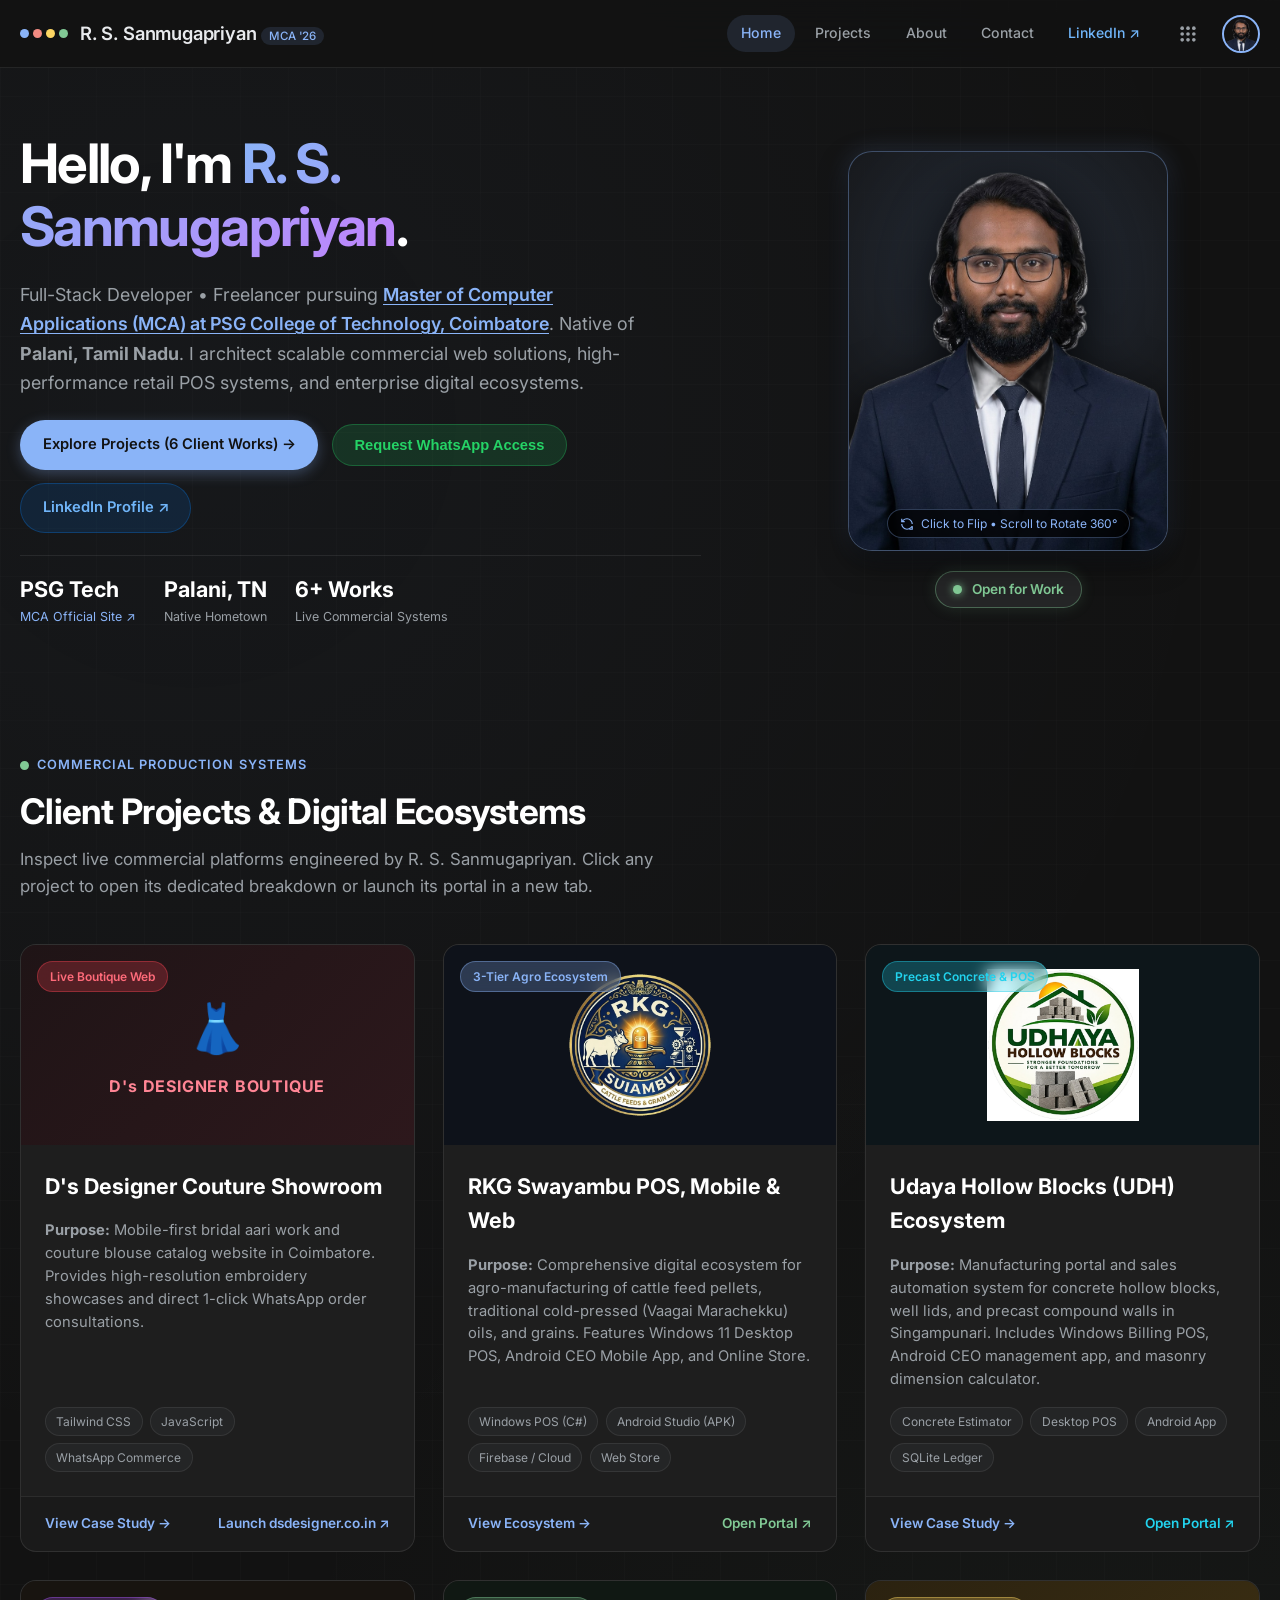
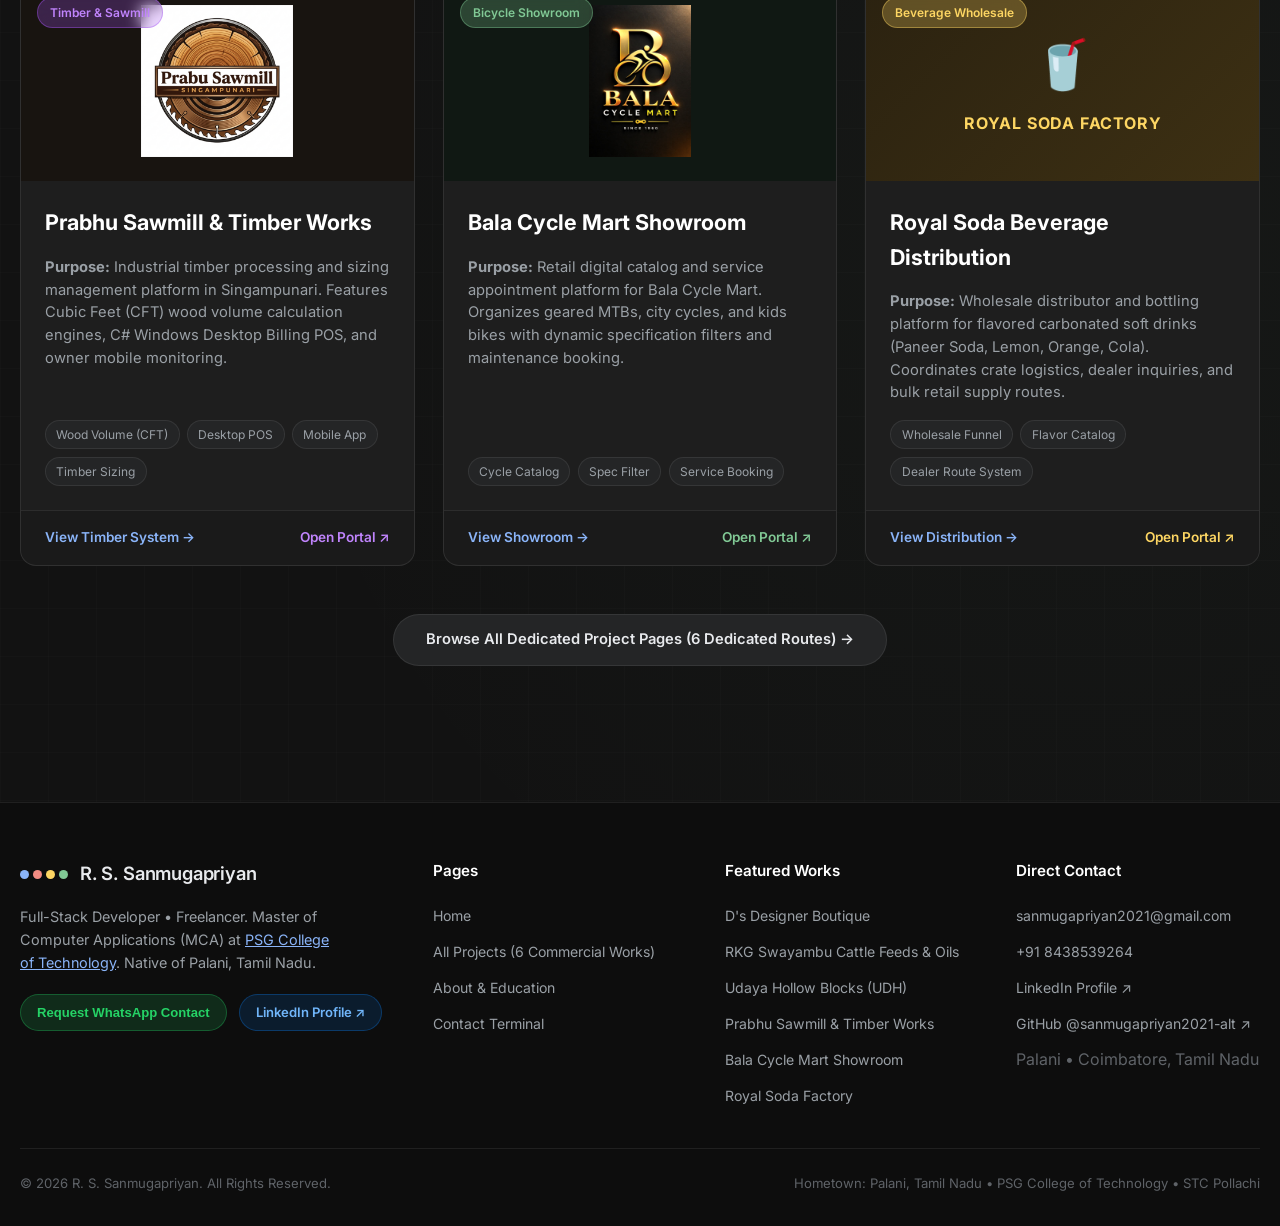
==== index.html @ 08b935d3 "Fix: Use official logos for RKG Swayambu and Udhaya Hollow Blocks on home page" ====
<!DOCTYPE html>
<html lang="en">
<head>
  <meta charset="UTF-8">
  <meta name="viewport" content="width=device-width, initial-scale=1.0">
  <title>R. S. Sanmugapriyan | Full-Stack Developer & Freelancer</title>
  <link rel="preconnect" href="https://fonts.googleapis.com">
  <link rel="preconnect" href="https://fonts.gstatic.com" crossorigin>
  <link href="https://fonts.googleapis.com/css2?family=Google+Sans:wght@400;500;700&family=Inter:wght@300;400;500;600;700&family=JetBrains+Mono:wght@400;500;600&display=swap" rel="stylesheet">
  <link rel="stylesheet" href="css/style.css">
</head>
<body>

<header class="g-appbar">
  <div class="g-appbar-inner">
    <a href="index.html" class="g-brand">
      <div class="g-dots">
        <span class="g-dot b"></span><span class="g-dot r"></span><span class="g-dot y"></span><span class="g-dot g"></span>
      </div>
      <span>R. S. Sanmugapriyan <span class="g-brand-tag">MCA '26</span></span>
    </a>

    <div class="g-nav-actions">
      <nav class="g-nav-links">
        <a href="index.html" class="g-nav-link active">Home</a>
        <a href="projects.html" class="g-nav-link ">Projects</a>
        <a href="about.html" class="g-nav-link ">About</a>
        <a href="contact.html" class="g-nav-link ">Contact</a>
        <a href="https://www.linkedin.com/in/sanmugapriyan-sowndrapandian-443132261/" target="_blank" rel="noopener noreferrer" class="g-nav-link" style="color: #70b5f9;">LinkedIn ↗</a>
      </nav>

      <div style="position: relative;">
        <button class="g-waffle-btn" id="waffleBtn" aria-label="Apps Menu">
          <svg width="20" height="20" viewBox="0 0 24 24" fill="currentColor">
            <circle cx="5" cy="5" r="2.2"></circle><circle cx="12" cy="5" r="2.2"></circle><circle cx="19" cy="5" r="2.2"></circle>
            <circle cx="5" cy="12" r="2.2"></circle><circle cx="12" cy="12" r="2.2"></circle><circle cx="19" cy="12" r="2.2"></circle>
            <circle cx="5" cy="19" r="2.2"></circle><circle cx="12" cy="19" r="2.2"></circle><circle cx="19" cy="19" r="2.2"></circle>
          </svg>
        </button>

        <div class="g-waffle-menu" id="waffleMenu">
          <a href="index.html" class="g-app-tile"><div class="tile-icon">⚡</div><span>Home</span></a>
          <a href="projects.html" class="g-app-tile"><div class="tile-icon">📂</div><span>Projects</span></a>
          <a href="project-dsdesigner.html" class="g-app-tile"><div class="tile-icon">👗</div><span>D's Designer</span></a>
          <a href="project-rkg-swayambu.html" class="g-app-tile"><div class="tile-icon">🏬</div><span>RKG Swayambu</span></a>
          <a href="project-udhaya-hollow-blocks.html" class="g-app-tile"><div class="tile-icon">🧱</div><span>Udhaya Blocks</span></a>
          <a href="project-prabhu-samuel.html" class="g-app-tile"><div class="tile-icon">🪵</div><span>Prabhu Sawmill</span></a>
          <a href="project-bala-cycle.html" class="g-app-tile"><div class="tile-icon">🚲</div><span>Bala Cycle</span></a>
          <a href="project-royal-soda.html" class="g-app-tile"><div class="tile-icon">🥤</div><span>Royal Soda</span></a>
          <a href="about.html" class="g-app-tile"><div class="tile-icon">🎓</div><span>About</span></a>
        </div>
      </div>

      <a href="about.html" class="g-appbar-avatar" title="View R. S. Sanmugapriyan">
        <img src="assets/profile_nobg.png" alt="R. S. Sanmugapriyan Avatar">
      </a>
    </div>
  </div>
</header>

<!-- HERO SECTION -->
<section class="g-hero">
  <div class="g-hero-grid">
    <div class="g-hero-content">
      <h1 class="g-hero-title">
        Hello, I'm <span class="blue">R. S. Sanmugapriyan</span>.
      </h1>

      <p class="g-hero-desc">
        Full-Stack Developer &bull; Freelancer pursuing <a href="https://www.psgtech.edu/" target="_blank" rel="noopener noreferrer" class="edu-link">Master of Computer Applications (MCA) at PSG College of Technology, Coimbatore</a>. Native of <strong>Palani, Tamil Nadu</strong>. I architect scalable commercial web solutions, high-performance retail POS systems, and enterprise digital ecosystems.
      </p>

      <div class="g-hero-actions">
        <a href="projects.html" class="g-btn g-btn-primary">
          Explore Projects (6 Client Works) &rarr;
        </a>
        <button class="g-btn g-btn-whatsapp trigger-wa-access">
          Request WhatsApp Access
        </button>
        <a href="https://www.linkedin.com/in/sanmugapriyan-sowndrapandian-443132261/" target="_blank" rel="noopener noreferrer" class="g-btn g-btn-linkedin">
          LinkedIn Profile ↗
        </a>
      </div>

      <div class="g-hero-badges">
        <div>
          <div class="g-hero-badge-num">PSG Tech</div>
          <div class="g-hero-badge-label"><a href="https://www.psgtech.edu/" target="_blank" rel="noopener noreferrer" style="color: var(--g-blue);">MCA Official Site ↗</a></div>
        </div>
        <div>
          <div class="g-hero-badge-num">Palani, TN</div>
          <div class="g-hero-badge-label">Native Hometown</div>
        </div>
        <div>
          <div class="g-hero-badge-num">6+ Works</div>
          <div class="g-hero-badge-label">Live Commercial Systems</div>
        </div>
      </div>
    </div>

    <!-- 360° SCROLL ROTATION + CLICK-TO-FLIP 3D CARD -->
    <div class="g-avatar-stage">
      <div class="g-avatar-card" id="avatarCard" title="Click to flip & lock details! Scroll to rotate 360°">
        <!-- Front Side: Cutout Photo in Suit & Tie -->
        <div class="g-avatar-face g-avatar-front">
          <img src="assets/profile_nobg.png" alt="R. S. Sanmugapriyan" class="g-avatar-img">
          <div class="g-avatar-hint">
            <svg width="14" height="14" viewBox="0 0 24 24" fill="none" stroke="currentColor" stroke-width="2"><path d="M21 12a9 9 0 0 0-9-9 9.75 9.75 0 0 0-6.74 2.74L3 8"/><path d="M3 3v5h5"/><path d="M3 12a9 9 0 0 0 9 9 9.75 9.75 0 0 0 6.74-2.74L21 16"/><path d="M16 21h5v-5"/></svg>
            Click to Flip &bull; Scroll to Rotate 360°
          </div>
        </div>

        <!-- Back Side: Verified Developer Card -->
        <div class="g-avatar-face g-avatar-back">
          <div class="g-badge-chip-row">
            <div class="g-badge-chip"></div>
            <span style="font-family: var(--font-mono); font-size: 0.75rem; color: var(--g-blue);">#RS-2026</span>
          </div>

          <div class="g-badge-body">
            <div class="g-badge-name">R. S. Sanmugapriyan</div>
            <div class="g-badge-role">Full-Stack Developer &bull; Freelancer</div>
            <div class="g-badge-meta">
              <strong>Master of Computer Applications (MCA)</strong><br>
              <a href="https://www.psgtech.edu/" target="_blank" rel="noopener noreferrer" style="color: var(--g-blue); text-decoration: underline;">PSG College of Technology, Coimbatore</a><br><br>
              <strong>Bachelor of Computer Applications (BCA)</strong><br>
              <a href="https://stc.ac.in/" target="_blank" rel="noopener noreferrer" style="color: var(--g-green); text-decoration: underline;">Sree Saraswathi Thyagaraja College (STC)</a><br><br>
              <strong>Hometown:</strong> Palani, Tamil Nadu<br>
              <strong>Mobile:</strong> +91 8438539264
            </div>
          </div>

          <div class="g-badge-footer">
            <span>VERIFIED IDENTITY &#10003;</span>
            <span style="color: var(--g-green);">CLICK TO FLIP BACK</span>
          </div>
        </div>
      </div>

      <!-- Open for work status directly below profile -->
      <div class="g-open-pill">
        <span class="g-open-dot"></span>
        <span>Open for Work</span>
      </div>
    </div>
  </div>
</section>

<!-- PROJECTS SHOWCASE WITH REAL SCREENSHOTS & PURPOSE -->
<section class="g-section">
  <div class="g-section-header">
    <div class="g-section-pill">
      <span class="g-dot g"></span>
      <span>Commercial Production Systems</span>
    </div>
    <h2 class="g-section-title">Client Projects &amp; Digital Ecosystems</h2>
    <p class="g-section-subtitle">
      Inspect live commercial platforms engineered by R. S. Sanmugapriyan. Click any project to open its dedicated breakdown or launch its portal in a new tab.
    </p>
  </div>

  <div class="g-projects-grid">
    <!-- Project 1: D's Designer -->
    <div class="g-card">
      <div class="g-card-media" style="background: linear-gradient(135deg, #1f1416, #2d181c);">
        <span class="g-card-tag client">Live Boutique Web</span>
        <div style="text-align: center; padding: 2rem;">
          <div style="font-size: 3rem; margin-bottom: 0.5rem;">👗</div>
          <div style="font-weight: 700; color: #ff8595; letter-spacing: 0.05em;">D's DESIGNER BOUTIQUE</div>
        </div>
      </div>
      <div class="g-card-body">
        <h3 class="g-card-title">D's Designer Couture Showroom</h3>
        <p class="g-card-desc">
          <strong>Purpose:</strong> Mobile-first bridal aari work and couture blouse catalog website in Coimbatore. Provides high-resolution embroidery showcases and direct 1-click WhatsApp order consultations.
        </p>
        <div class="g-tech-chips">
          <span class="g-chip">Tailwind CSS</span>
          <span class="g-chip">JavaScript</span>
          <span class="g-chip">WhatsApp Commerce</span>
        </div>
      </div>
      <div class="g-card-footer">
        <a href="project-dsdesigner.html" class="g-link-btn">
          View Case Study &rarr;
        </a>
        <a href="https://dsdesigner.co.in" target="_blank" rel="noopener noreferrer" style="font-size: 0.85rem; color: var(--g-blue); font-weight: 600;">
          Launch dsdesigner.co.in ↗
        </a>
      </div>
    </div>

    <!-- Project 2: RKG Swayambu -->
    <div class="g-card">
      <div class="g-card-media" style="background: #0e121a; padding: 1.5rem;">
        <span class="g-card-tag pos">3-Tier Agro Ecosystem</span>
        <img src="assets/rkg_logo_circular.png" alt="RKG Swayambu Logo" style="height: 100%; width: 100%; object-fit: contain;">
      </div>
      <div class="g-card-body">
        <h3 class="g-card-title">RKG Swayambu POS, Mobile &amp; Web</h3>
        <p class="g-card-desc">
          <strong>Purpose:</strong> Comprehensive digital ecosystem for agro-manufacturing of cattle feed pellets, traditional cold-pressed (Vaagai Marachekku) oils, and grains. Features Windows 11 Desktop POS, Android CEO Mobile App, and Online Store.
        </p>
        <div class="g-tech-chips">
          <span class="g-chip">Windows POS (C#)</span>
          <span class="g-chip">Android Studio (APK)</span>
          <span class="g-chip">Firebase / Cloud</span>
          <span class="g-chip">Web Store</span>
        </div>
      </div>
      <div class="g-card-footer">
        <a href="project-rkg-swayambu.html" class="g-link-btn">
          View Ecosystem &rarr;
        </a>
        <a href="project-rkg-swayambu.html" target="_blank" rel="noopener noreferrer" style="font-size: 0.85rem; color: var(--g-green); font-weight: 600;">
          Open Portal ↗
        </a>
      </div>
    </div>

    <!-- Project 3: Udaya Hollow Blocks (UDH) -->
    <div class="g-card">
      <div class="g-card-media" style="background: #0d161a; padding: 1.5rem;">
        <span class="g-card-tag const">Precast Concrete &amp; POS</span>
        <img src="assets/udh_logo.png" alt="Udhaya Hollow Blocks Logo" style="height: 100%; width: 100%; object-fit: contain;">
      </div>
      <div class="g-card-body">
        <h3 class="g-card-title">Udaya Hollow Blocks (UDH) Ecosystem</h3>
        <p class="g-card-desc">
          <strong>Purpose:</strong> Manufacturing portal and sales automation system for concrete hollow blocks, well lids, and precast compound walls in Singampunari. Includes Windows Billing POS, Android CEO management app, and masonry dimension calculator.
        </p>
        <div class="g-tech-chips">
          <span class="g-chip">Concrete Estimator</span>
          <span class="g-chip">Desktop POS</span>
          <span class="g-chip">Android App</span>
          <span class="g-chip">SQLite Ledger</span>
        </div>
      </div>
      <div class="g-card-footer">
        <a href="project-udhaya-hollow-blocks.html" class="g-link-btn">
          View Case Study &rarr;
        </a>
        <a href="project-udhaya-hollow-blocks.html" target="_blank" rel="noopener noreferrer" style="font-size: 0.85rem; color: var(--g-cyan); font-weight: 600;">
          Open Portal ↗
        </a>
      </div>
    </div>

    <!-- Project 4: Prabhu Sawmill -->
    <div class="g-card">
      <div class="g-card-media" style="background: #181410; padding: 1.5rem;">
        <span class="g-card-tag corp">Timber &amp; Sawmill</span>
        <img src="assets/prabhu_logo.png" alt="Prabhu Sawmill Logo" style="height: 100%; width: 100%; object-fit: contain;">
      </div>
      <div class="g-card-body">
        <h3 class="g-card-title">Prabhu Sawmill &amp; Timber Works</h3>
        <p class="g-card-desc">
          <strong>Purpose:</strong> Industrial timber processing and sizing management platform in Singampunari. Features Cubic Feet (CFT) wood volume calculation engines, C# Windows Desktop Billing POS, and owner mobile monitoring.
        </p>
        <div class="g-tech-chips">
          <span class="g-chip">Wood Volume (CFT)</span>
          <span class="g-chip">Desktop POS</span>
          <span class="g-chip">Mobile App</span>
          <span class="g-chip">Timber Sizing</span>
        </div>
      </div>
      <div class="g-card-footer">
        <a href="project-prabhu-samuel.html" class="g-link-btn">
          View Timber System &rarr;
        </a>
        <a href="project-prabhu-samuel.html" target="_blank" rel="noopener noreferrer" style="font-size: 0.85rem; color: #c084fc; font-weight: 600;">
          Open Portal ↗
        </a>
      </div>
    </div>

    <!-- Project 5: Bala Cycle Mart -->
    <div class="g-card">
      <div class="g-card-media" style="background: #101813; padding: 1.5rem;">
        <span class="g-card-tag retail">Bicycle Showroom</span>
        <img src="assets/bala_cycle_logo.jpeg" alt="Bala Cycle Mart Logo" style="height: 100%; width: 100%; object-fit: contain; border-radius: 8px;">
      </div>
      <div class="g-card-body">
        <h3 class="g-card-title">Bala Cycle Mart Showroom</h3>
        <p class="g-card-desc">
          <strong>Purpose:</strong> Retail digital catalog and service appointment platform for Bala Cycle Mart. Organizes geared MTBs, city cycles, and kids bikes with dynamic specification filters and maintenance booking.
        </p>
        <div class="g-tech-chips">
          <span class="g-chip">Cycle Catalog</span>
          <span class="g-chip">Spec Filter</span>
          <span class="g-chip">Service Booking</span>
        </div>
      </div>
      <div class="g-card-footer">
        <a href="project-bala-cycle.html" class="g-link-btn">
          View Showroom &rarr;
        </a>
        <a href="project-bala-cycle.html" target="_blank" rel="noopener noreferrer" style="font-size: 0.85rem; color: var(--g-green); font-weight: 600;">
          Open Portal ↗
        </a>
      </div>
    </div>

    <!-- Project 6: Royal Soda Factory -->
    <div class="g-card">
      <div class="g-card-media" style="background: linear-gradient(135deg, #2b2210, #3d3013);">
        <span class="g-card-tag beverage">Beverage Wholesale</span>
        <div style="text-align: center; padding: 2rem;">
          <div style="font-size: 3rem; margin-bottom: 0.5rem;">🥤</div>
          <div style="font-weight: 700; color: var(--g-yellow); letter-spacing: 0.05em;">ROYAL SODA FACTORY</div>
        </div>
      </div>
      <div class="g-card-body">
        <h3 class="g-card-title">Royal Soda Beverage Distribution</h3>
        <p class="g-card-desc">
          <strong>Purpose:</strong> Wholesale distributor and bottling platform for flavored carbonated soft drinks (Paneer Soda, Lemon, Orange, Cola). Coordinates crate logistics, dealer inquiries, and bulk retail supply routes.
        </p>
        <div class="g-tech-chips">
          <span class="g-chip">Wholesale Funnel</span>
          <span class="g-chip">Flavor Catalog</span>
          <span class="g-chip">Dealer Route System</span>
        </div>
      </div>
      <div class="g-card-footer">
        <a href="project-royal-soda.html" class="g-link-btn">
          View Distribution &rarr;
        </a>
        <a href="project-royal-soda.html" target="_blank" rel="noopener noreferrer" style="font-size: 0.85rem; color: var(--g-yellow); font-weight: 600;">
          Open Portal ↗
        </a>
      </div>
    </div>
  </div>

  <div style="text-align: center; margin-top: 3rem;">
    <a href="projects.html" class="g-btn g-btn-tonal" style="padding: 0.85rem 2rem;">
      Browse All Dedicated Project Pages (6 Dedicated Routes) &rarr;
    </a>
  </div>
</section>

<footer class="g-footer">
  <div class="g-footer-inner">
    <div class="g-footer-col">
      <div class="g-brand" style="margin-bottom: 1rem;">
        <div class="g-dots">
          <span class="g-dot b"></span><span class="g-dot r"></span><span class="g-dot y"></span><span class="g-dot g"></span>
        </div>
        <span>R. S. Sanmugapriyan</span>
      </div>
      <p style="color: var(--g-text-secondary); font-size: 0.9rem; line-height: 1.6; max-width: 320px;">
        Full-Stack Developer &bull; Freelancer. Master of Computer Applications (MCA) at <a href="https://www.psgtech.edu/" target="_blank" rel="noopener noreferrer" style="color: var(--g-blue); text-decoration: underline;">PSG College of Technology</a>. Native of Palani, Tamil Nadu.
      </p>
      <div style="margin-top: 1.25rem; display: flex; gap: 0.75rem; flex-wrap: wrap;">
        <button class="g-btn g-btn-whatsapp trigger-wa-access" style="padding: 0.45rem 1rem; font-size: 0.82rem;">
          Request WhatsApp Contact
        </button>
        <a href="https://www.linkedin.com/in/sanmugapriyan-sowndrapandian-443132261/" target="_blank" rel="noopener noreferrer" class="g-btn g-btn-linkedin" style="padding: 0.45rem 1rem; font-size: 0.82rem;">
          LinkedIn Profile ↗
        </a>
      </div>
    </div>

    <div class="g-footer-col">
      <h4>Pages</h4>
      <ul class="g-footer-links">
        <li><a href="index.html">Home</a></li>
        <li><a href="projects.html">All Projects (6 Commercial Works)</a></li>
        <li><a href="about.html">About & Education</a></li>
        <li><a href="contact.html">Contact Terminal</a></li>
      </ul>
    </div>

    <div class="g-footer-col">
      <h4>Featured Works</h4>
      <ul class="g-footer-links">
        <li><a href="project-dsdesigner.html">D's Designer Boutique</a></li>
        <li><a href="project-rkg-swayambu.html">RKG Swayambu Cattle Feeds & Oils</a></li>
        <li><a href="project-udhaya-hollow-blocks.html">Udaya Hollow Blocks (UDH)</a></li>
        <li><a href="project-prabhu-samuel.html">Prabhu Sawmill & Timber Works</a></li>
        <li><a href="project-bala-cycle.html">Bala Cycle Mart Showroom</a></li>
        <li><a href="project-royal-soda.html">Royal Soda Factory</a></li>
      </ul>
    </div>

    <div class="g-footer-col">
      <h4>Direct Contact</h4>
      <ul class="g-footer-links">
        <li><a href="mailto:sanmugapriyan2021@gmail.com">sanmugapriyan2021@gmail.com</a></li>
        <li><a href="tel:+918438539264">+91 8438539264</a></li>
        <li><a href="https://www.linkedin.com/in/sanmugapriyan-sowndrapandian-443132261/" target="_blank" rel="noopener noreferrer">LinkedIn Profile ↗</a></li>
        <li><a href="https://github.com/sanmugapriyan2021-alt" target="_blank" rel="noopener noreferrer">GitHub @sanmugapriyan2021-alt ↗</a></li>
        <li><span style="color: var(--g-text-tertiary);">Palani &bull; Coimbatore, Tamil Nadu</span></li>
      </ul>
    </div>
  </div>

  <div class="g-footer-bottom">
    <span>&copy; 2026 R. S. Sanmugapriyan. All Rights Reserved.</span>
    <span>Hometown: Palani, Tamil Nadu &bull; PSG College of Technology &bull; STC Pollachi</span>
  </div>
</footer>

<!-- GATED WHATSAPP ACCESS MODAL -->
<div class="g-modal-overlay" id="waModal">
  <div class="g-modal-box">
    <button class="g-modal-close" id="closeWaModal">&times;</button>
    <div id="waFormState">
      <div style="display: flex; align-items: center; gap: 0.75rem; margin-bottom: 1rem;">
        <span style="font-size: 2rem;">🔒</span>
        <div>
          <h3 style="color: #fff; font-size: 1.25rem;">Request WhatsApp Access</h3>
          <p style="color: var(--g-text-secondary); font-size: 0.85rem;">To connect directly with R. S. Sanmugapriyan, please submit your contact details:</p>
        </div>
      </div>
      <form id="waAccessForm" style="display: flex; flex-direction: column; gap: 1rem; margin-top: 1rem;">
        <div>
          <label style="display: block; font-size: 0.8rem; color: var(--g-text-secondary); margin-bottom: 0.35rem;">YOUR NAME</label>
          <input type="text" id="waReqName" required placeholder="e.g. Anand Kumar" style="width: 100%; background: var(--g-surface-elevated); border: 1px solid var(--g-border); border-radius: var(--radius-sm); padding: 0.65rem 0.9rem; color: #fff; outline: none;">
        </div>
        <div>
          <label style="display: block; font-size: 0.8rem; color: var(--g-text-secondary); margin-bottom: 0.35rem;">COMPANY / ORGANIZATION</label>
          <input type="text" id="waReqOrg" required placeholder="e.g. Client / Recruiter" style="width: 100%; background: var(--g-surface-elevated); border: 1px solid var(--g-border); border-radius: var(--radius-sm); padding: 0.65rem 0.9rem; color: #fff; outline: none;">
        </div>
        <div>
          <label style="display: block; font-size: 0.8rem; color: var(--g-text-secondary); margin-bottom: 0.35rem;">PROJECT PURPOSE</label>
          <textarea id="waReqPurpose" rows="3" required placeholder="Briefly describe what you'd like to discuss..." style="width: 100%; background: var(--g-surface-elevated); border: 1px solid var(--g-border); border-radius: var(--radius-sm); padding: 0.65rem 0.9rem; color: #fff; outline: none;"></textarea>
        </div>
        <button type="submit" class="g-btn g-btn-whatsapp" style="justify-content: center; padding: 0.8rem;">
          Submit &amp; Open WhatsApp (+91 8438539264)
        </button>
      </form>
    </div>

    <div id="waSuccessState" style="display: none; text-align: center; padding: 1rem 0;">
      <div style="font-size: 3rem; margin-bottom: 0.75rem;">✅</div>
      <h3 style="color: #fff; font-size: 1.35rem; margin-bottom: 0.5rem;">Access Approved</h3>
      <p style="color: var(--g-text-secondary); font-size: 0.92rem; margin-bottom: 1.5rem;">
        You can now chat directly with <strong>R. S. Sanmugapriyan</strong> (+91 8438539264).
      </p>
      <a href="#" id="waDirectLink" target="_blank" rel="noopener noreferrer" class="g-btn g-btn-whatsapp" style="padding: 0.85rem 1.75rem; font-size: 0.95rem;">
        Open Direct WhatsApp Chat ↗
      </a>
    </div>
  </div>
</div>

<script src="js/main.js"></script>
</body>
</html>
---- css/style.css ----
/* Google Modern Cyber-Dark System for R. S. Sanmugapriyan */
:root {
  --g-bg: #121212;
  --g-surface: #1e1e1e;
  --g-surface-elevated: #242526;
  --g-surface-hover: #2d2e30;
  --g-surface-active: #35373a;
  --g-border: rgba(255, 255, 255, 0.08);
  --g-border-light: rgba(255, 255, 255, 0.14);
  --g-border-focus: #8ab4f8;
  
  --g-blue: #8ab4f8;
  --g-blue-container: rgba(138, 180, 248, 0.12);
  --g-green: #81c995;
  --g-green-container: rgba(129, 201, 149, 0.12);
  --g-yellow: #fdd663;
  --g-yellow-container: rgba(253, 214, 99, 0.12);
  --g-red: #f28b82;
  --g-red-container: rgba(242, 139, 130, 0.12);
  --g-cyan: #22d3ee;
  
  --g-text-primary: #e8eaed;
  --g-text-secondary: #9aa0a6;
  --g-text-tertiary: #5f6368;
  
  --font-sans: 'Google Sans', 'Inter', -apple-system, BlinkMacSystemFont, 'Segoe UI', Roboto, sans-serif;
  --font-mono: 'JetBrains Mono', 'Roboto Mono', monospace;
  
  --radius-xs: 6px;
  --radius-sm: 10px;
  --radius-md: 16px;
  --radius-lg: 24px;
  --radius-full: 9999px;
  
  --shadow-1: 0 1px 3px rgba(0, 0, 0, 0.4);
  --shadow-2: 0 4px 12px rgba(0, 0, 0, 0.5);
  --shadow-3: 0 12px 28px rgba(0, 0, 0, 0.6);
  --shadow-glow: 0 0 25px rgba(138, 180, 248, 0.18);
}

*, *::before, *::after {
  box-sizing: border-box;
  margin: 0;
  padding: 0;
}

html, body {
  width: 100%;
  max-width: 100vw;
  overflow-x: hidden;
  scroll-behavior: smooth;
  font-family: var(--font-sans);
  background-color: var(--g-bg);
  color: var(--g-text-primary);
  font-size: 16px;
  line-height: 1.6;
  -webkit-font-smoothing: antialiased;
}

body {
  min-height: 100vh;
  position: relative;
  background-image: 
    radial-gradient(circle at 15% 15%, rgba(138, 180, 248, 0.04) 0%, transparent 40%),
    radial-gradient(circle at 85% 65%, rgba(129, 201, 149, 0.03) 0%, transparent 40%),
    linear-gradient(rgba(255, 255, 255, 0.012) 1px, transparent 1px),
    linear-gradient(90deg, rgba(255, 255, 255, 0.012) 1px, transparent 1px);
  background-size: 100% 100%, 100% 100%, 48px 48px, 48px 48px;
}

a {
  color: inherit;
  text-decoration: none;
}

img {
  max-width: 100%;
  display: block;
}

/* APPBAR */
.g-appbar {
  position: sticky;
  top: 0;
  z-index: 1000;
  background-color: rgba(18, 18, 18, 0.9);
  backdrop-filter: blur(16px);
  -webkit-backdrop-filter: blur(16px);
  border-bottom: 1px solid var(--g-border);
  width: 100%;
}

.g-appbar-inner {
  max-width: 1320px;
  margin: 0 auto;
  padding: 0.85rem 1.25rem;
  display: flex;
  align-items: center;
  justify-content: space-between;
  gap: 1rem;
}

.g-brand {
  display: flex;
  align-items: center;
  gap: 0.75rem;
  font-weight: 600;
  font-size: 1.15rem;
  letter-spacing: -0.01em;
  white-space: nowrap;
}

.g-dots {
  display: flex;
  align-items: center;
  gap: 4px;
}

.g-dot {
  width: 9px;
  height: 9px;
  border-radius: 50%;
}
.g-dot.b { background-color: var(--g-blue); }
.g-dot.r { background-color: var(--g-red); }
.g-dot.y { background-color: var(--g-yellow); }
.g-dot.g { background-color: var(--g-green); }

.g-brand-tag {
  font-size: 0.72rem;
  padding: 2px 8px;
  border-radius: var(--radius-full);
  background-color: var(--g-blue-container);
  color: var(--g-blue);
  font-weight: 500;
}

.g-nav-actions {
  display: flex;
  align-items: center;
  gap: 0.85rem;
}

.g-nav-links {
  display: flex;
  align-items: center;
  gap: 0.35rem;
}

.g-nav-link {
  font-size: 0.88rem;
  font-weight: 500;
  color: var(--g-text-secondary);
  padding: 0.45rem 0.9rem;
  border-radius: var(--radius-full);
  transition: all 0.2s ease;
}

.g-nav-link:hover, .g-nav-link.active {
  color: var(--g-text-primary);
  background-color: var(--g-surface-hover);
}

.g-nav-link.active {
  color: var(--g-blue);
  background-color: var(--g-blue-container);
}

.g-waffle-btn {
  width: 40px;
  height: 40px;
  border-radius: 50%;
  display: flex;
  align-items: center;
  justify-content: center;
  background: transparent;
  border: none;
  color: var(--g-text-secondary);
  cursor: pointer;
  transition: all 0.2s ease;
}

.g-waffle-btn:hover {
  background-color: var(--g-surface-hover);
  color: var(--g-text-primary);
}

.g-waffle-menu {
  position: absolute;
  top: 54px;
  right: 0;
  width: 320px;
  max-width: 90vw;
  background: var(--g-surface-elevated);
  border: 1px solid var(--g-border-light);
  border-radius: var(--radius-md);
  padding: 1.25rem;
  box-shadow: var(--shadow-3);
  display: none;
  grid-template-columns: repeat(3, 1fr);
  gap: 0.75rem;
  z-index: 1050;
  backdrop-filter: blur(20px);
}

.g-waffle-menu.show {
  display: grid;
}

.g-app-tile {
  display: flex;
  flex-direction: column;
  align-items: center;
  justify-content: center;
  padding: 0.75rem 0.35rem;
  border-radius: var(--radius-sm);
  gap: 0.45rem;
  text-align: center;
  color: var(--g-text-primary);
  font-size: 0.75rem;
  font-weight: 500;
  transition: all 0.2s ease;
}

.g-app-tile:hover {
  background-color: var(--g-surface-hover);
}

.g-app-tile .tile-icon {
  width: 38px;
  height: 38px;
  border-radius: 12px;
  display: flex;
  align-items: center;
  justify-content: center;
  font-size: 1.2rem;
  background: var(--g-surface);
}

.g-appbar-avatar {
  width: 38px;
  height: 38px;
  border-radius: 50%;
  overflow: hidden;
  border: 2px solid var(--g-blue);
  display: block;
}

.g-appbar-avatar img {
  width: 100%;
  height: 100%;
  object-fit: cover;
  object-position: top center;
}

/* HERO SECTION */
.g-hero {
  max-width: 1320px;
  margin: 0 auto;
  padding: 4rem 1.25rem 3.5rem;
  width: 100%;
}

.g-hero-grid {
  display: grid;
  grid-template-columns: 1.15fr 0.85fr;
  align-items: center;
  gap: 3.5rem;
}

.g-hero-content {
  display: flex;
  flex-direction: column;
  gap: 1.4rem;
}

.g-hero-title {
  font-size: 3.4rem;
  font-weight: 700;
  line-height: 1.15;
  letter-spacing: -0.03em;
  color: #fff;
}

.g-hero-title span.blue {
  background: linear-gradient(135deg, #8ab4f8, #c084fc);
  -webkit-background-clip: text;
  -webkit-text-fill-color: transparent;
}

.g-hero-desc {
  font-size: 1.12rem;
  color: var(--g-text-secondary);
  line-height: 1.65;
  max-width: 620px;
}

.g-hero-desc a.edu-link {
  color: var(--g-blue);
  font-weight: 600;
  text-decoration: underline;
  text-underline-offset: 3px;
  transition: color 0.2s ease;
}

.g-hero-desc a.edu-link:hover {
  color: #a8c7fa;
}

.g-hero-actions {
  display: flex;
  flex-wrap: wrap;
  align-items: center;
  gap: 0.85rem;
}

.g-btn {
  display: inline-flex;
  align-items: center;
  gap: 0.6rem;
  padding: 0.75rem 1.35rem;
  border-radius: var(--radius-full);
  font-size: 0.92rem;
  font-weight: 600;
  cursor: pointer;
  transition: all 0.25s ease;
  border: 1px solid transparent;
  white-space: nowrap;
}

.g-btn-primary {
  background: var(--g-blue);
  color: #121212;
  box-shadow: 0 4px 14px rgba(138, 180, 248, 0.3);
}

.g-btn-primary:hover {
  background: #a8c7fa;
  transform: translateY(-2px);
}

.g-btn-tonal {
  background: var(--g-surface-elevated);
  color: var(--g-text-primary);
  border-color: var(--g-border);
}

.g-btn-tonal:hover {
  background: var(--g-surface-hover);
  border-color: var(--g-border-light);
  transform: translateY(-2px);
}

.g-btn-whatsapp {
  background: rgba(37, 211, 102, 0.15);
  color: #25d366;
  border-color: rgba(37, 211, 102, 0.3);
}

.g-btn-whatsapp:hover {
  background: rgba(37, 211, 102, 0.25);
  border-color: #25d366;
  transform: translateY(-2px);
}

.g-btn-linkedin {
  background: rgba(10, 102, 194, 0.18);
  color: #70b5f9;
  border-color: rgba(10, 102, 194, 0.4);
}

.g-btn-linkedin:hover {
  background: rgba(10, 102, 194, 0.3);
  transform: translateY(-2px);
}

.g-hero-badges {
  display: flex;
  flex-wrap: wrap;
  align-items: center;
  gap: 1.75rem;
  padding-top: 1rem;
  border-top: 1px solid var(--g-border);
}

.g-hero-badge-num {
  font-size: 1.35rem;
  font-weight: 700;
  color: #fff;
}

.g-hero-badge-label {
  font-size: 0.78rem;
  color: var(--g-text-secondary);
}

/* 3D AVATAR CARD & STAGE */
.g-avatar-stage {
  perspective: 1200px;
  display: flex;
  flex-direction: column;
  align-items: center;
  width: 100%;
}

.g-avatar-card {
  width: 320px;
  height: 400px;
  position: relative;
  transform-style: preserve-3d;
  cursor: pointer;
  border-radius: var(--radius-lg);
  box-shadow: var(--shadow-3), var(--shadow-glow);
  transition: transform 0.65s cubic-bezier(0.4, 0.2, 0.2, 1);
}

.g-avatar-card.locked-flip {
  transform: rotateY(180deg) !important;
}

.g-avatar-face {
  position: absolute;
  width: 100%;
  height: 100%;
  backface-visibility: hidden;
  -webkit-backface-visibility: hidden;
  border-radius: var(--radius-lg);
  overflow: hidden;
}

/* Front Face */
.g-avatar-front {
  background: radial-gradient(circle at 50% 30%, rgba(138, 180, 248, 0.18) 0%, #151618 70%);
  border: 1px solid rgba(138, 180, 248, 0.35);
  display: flex;
  align-items: flex-end;
  justify-content: center;
}

.g-avatar-img {
  width: 100%;
  height: 100%;
  object-fit: cover;
  object-position: top center;
  filter: drop-shadow(0 15px 25px rgba(0, 0, 0, 0.85));
}

.g-avatar-hint {
  position: absolute;
  bottom: 12px;
  background: rgba(0, 0, 0, 0.7);
  backdrop-filter: blur(8px);
  padding: 4px 12px;
  border-radius: var(--radius-full);
  font-size: 0.75rem;
  color: var(--g-blue);
  border: 1px solid rgba(138, 180, 248, 0.3);
  display: flex;
  align-items: center;
  gap: 0.4rem;
}

/* Back Face */
.g-avatar-back {
  transform: rotateY(180deg);
  background: linear-gradient(145deg, #18191c, #0d0e10);
  border: 1px solid rgba(129, 201, 149, 0.35);
  padding: 2rem 1.6rem;
  display: flex;
  flex-direction: column;
  justify-content: space-between;
}

.g-badge-chip-row {
  display: flex;
  align-items: center;
  justify-content: space-between;
}

.g-badge-chip {
  width: 44px;
  height: 32px;
  border-radius: 6px;
  background: linear-gradient(135deg, #fdd663, #d4a726);
  border: 1px solid rgba(255, 255, 255, 0.4);
}

.g-badge-body {
  text-align: center;
  margin: 1.25rem 0;
}

.g-badge-name {
  font-size: 1.3rem;
  font-weight: 700;
  color: #fff;
  letter-spacing: -0.01em;
}

.g-badge-role {
  font-size: 0.86rem;
  color: var(--g-green);
  font-weight: 600;
  margin-top: 0.25rem;
}

.g-badge-meta {
  font-size: 0.82rem;
  color: var(--g-text-secondary);
  line-height: 1.6;
  margin-top: 1rem;
  border-top: 1px solid var(--g-border);
  padding-top: 0.85rem;
}

.g-badge-meta strong {
  color: #fff;
}

.g-badge-footer {
  display: flex;
  align-items: center;
  justify-content: space-between;
  border-top: 1px solid var(--g-border);
  padding-top: 0.75rem;
  font-size: 0.72rem;
  color: var(--g-text-tertiary);
  font-family: var(--font-mono);
}

/* Open for work status below profile */
.g-open-pill {
  margin-top: 1.25rem;
  display: inline-flex;
  align-items: center;
  gap: 0.6rem;
  padding: 0.4rem 1.1rem;
  border-radius: var(--radius-full);
  background-color: var(--g-surface-elevated);
  border: 1px solid rgba(129, 201, 149, 0.4);
  font-size: 0.85rem;
  font-weight: 600;
  color: var(--g-green);
  box-shadow: 0 0 15px rgba(129, 201, 149, 0.15);
}

.g-open-dot {
  width: 9px;
  height: 9px;
  border-radius: 50%;
  background-color: var(--g-green);
  box-shadow: 0 0 8px var(--g-green);
  animation: pulseDot 2s infinite ease-in-out;
}

@keyframes pulseDot {
  0%, 100% { opacity: 1; transform: scale(1); }
  50% { opacity: 0.4; transform: scale(0.85); }
}

/* SECTION SYSTEMS */
.g-section {
  max-width: 1320px;
  margin: 0 auto;
  padding: 4.5rem 1.25rem;
  width: 100%;
}

.g-section-header {
  margin-bottom: 2.75rem;
}

.g-section-pill {
  font-size: 0.8rem;
  font-weight: 600;
  text-transform: uppercase;
  letter-spacing: 0.08em;
  color: var(--g-blue);
  display: flex;
  align-items: center;
  gap: 0.5rem;
  margin-bottom: 0.5rem;
}

.g-section-title {
  font-size: 2.2rem;
  font-weight: 700;
  letter-spacing: -0.02em;
  color: #fff;
}

.g-section-subtitle {
  color: var(--g-text-secondary);
  font-size: 1.05rem;
  max-width: 650px;
  margin-top: 0.4rem;
}

/* PROJECTS GRID */
.g-projects-grid {
  display: grid;
  grid-template-columns: repeat(auto-fit, minmax(340px, 1fr));
  gap: 1.75rem;
}

.g-card {
  background-color: var(--g-surface);
  border: 1px solid var(--g-border);
  border-radius: var(--radius-md);
  overflow: hidden;
  display: flex;
  flex-direction: column;
  transition: all 0.3s cubic-bezier(0.2, 0.8, 0.2, 1);
}

.g-card:hover {
  transform: translateY(-4px);
  border-color: var(--g-border-focus);
  box-shadow: var(--shadow-2), var(--shadow-glow);
}

.g-card-media {
  height: 200px;
  background-color: var(--g-surface-elevated);
  position: relative;
  overflow: hidden;
  display: flex;
  align-items: center;
  justify-content: center;
}

.g-card-tag {
  position: absolute;
  top: 1rem;
  left: 1rem;
  padding: 0.3rem 0.75rem;
  border-radius: var(--radius-full);
  font-size: 0.75rem;
  font-weight: 600;
  backdrop-filter: blur(8px);
}
.g-card-tag.client { background: rgba(239, 65, 81, 0.25); color: #ff6b7a; border: 1px solid rgba(239, 65, 81, 0.4); }
.g-card-tag.pos { background: rgba(138, 180, 248, 0.25); color: var(--g-blue); border: 1px solid rgba(138, 180, 248, 0.4); }
.g-card-tag.retail { background: rgba(129, 201, 149, 0.25); color: var(--g-green); border: 1px solid rgba(129, 201, 149, 0.4); }
.g-card-tag.beverage { background: rgba(253, 214, 99, 0.25); color: var(--g-yellow); border: 1px solid rgba(253, 214, 99, 0.4); }
.g-card-tag.corp { background: rgba(168, 85, 247, 0.25); color: #c084fc; border: 1px solid rgba(168, 85, 247, 0.4); }
.g-card-tag.const { background: rgba(34, 211, 238, 0.25); color: var(--g-cyan); border: 1px solid rgba(34, 211, 238, 0.4); }

.g-card-body {
  padding: 1.5rem;
  display: flex;
  flex-direction: column;
  flex: 1;
  gap: 1rem;
}

.g-card-title {
  font-size: 1.35rem;
  font-weight: 700;
  color: #fff;
}

.g-card-desc {
  font-size: 0.92rem;
  color: var(--g-text-secondary);
  line-height: 1.55;
  flex: 1;
}

.g-tech-chips {
  display: flex;
  flex-wrap: wrap;
  gap: 0.45rem;
}

.g-chip {
  font-size: 0.75rem;
  padding: 0.25rem 0.65rem;
  border-radius: var(--radius-full);
  background-color: var(--g-surface-elevated);
  border: 1px solid var(--g-border);
  color: var(--g-text-secondary);
}

.g-card-footer {
  padding: 1rem 1.5rem;
  border-top: 1px solid var(--g-border);
  display: flex;
  align-items: center;
  justify-content: space-between;
  background-color: rgba(0, 0, 0, 0.15);
}

.g-link-btn {
  display: inline-flex;
  align-items: center;
  gap: 0.4rem;
  font-size: 0.85rem;
  font-weight: 600;
  color: var(--g-blue);
  transition: all 0.2s ease;
}

.g-link-btn:hover {
  color: #a8c7fa;
  transform: translateX(3px);
}

/* WHATSAPP ACCESS MODAL */
.g-modal-overlay {
  position: fixed;
  top: 0;
  left: 0;
  right: 0;
  bottom: 0;
  background: rgba(0, 0, 0, 0.78);
  backdrop-filter: blur(10px);
  z-index: 2000;
  display: none;
  align-items: center;
  justify-content: center;
  padding: 1.5rem;
}

.g-modal-overlay.open {
  display: flex;
}

.g-modal-box {
  width: 100%;
  max-width: 500px;
  background: var(--g-surface);
  border: 1px solid var(--g-border-light);
  border-radius: var(--radius-lg);
  padding: 2rem;
  box-shadow: var(--shadow-3);
  position: relative;
}

.g-modal-close {
  position: absolute;
  top: 1.25rem;
  right: 1.25rem;
  background: transparent;
  border: none;
  color: var(--g-text-secondary);
  font-size: 1.4rem;
  cursor: pointer;
}

/* FOOTER */
.g-footer {
  border-top: 1px solid var(--g-border);
  background: #0d0d0d;
  padding: 3.5rem 1.25rem 2rem;
  margin-top: 4rem;
  width: 100%;
}

.g-footer-inner {
  max-width: 1320px;
  margin: 0 auto;
  display: grid;
  grid-template-columns: 1.5fr repeat(3, 1fr);
  gap: 3rem;
}

.g-footer-col h4 {
  font-size: 0.95rem;
  font-weight: 600;
  color: #fff;
  margin-bottom: 1.2rem;
}

.g-footer-links {
  list-style: none;
  display: flex;
  flex-direction: column;
  gap: 0.65rem;
}

.g-footer-links a {
  font-size: 0.88rem;
  color: var(--g-text-secondary);
  transition: all 0.2s ease;
}

.g-footer-links a:hover {
  color: var(--g-blue);
  transform: translateX(2px);
}

.g-footer-bottom {
  max-width: 1320px;
  margin: 2.5rem auto 0;
  padding-top: 1.5rem;
  border-top: 1px solid var(--g-border);
  display: flex;
  align-items: center;
  justify-content: space-between;
  font-size: 0.82rem;
  color: var(--g-text-tertiary);
  flex-wrap: wrap;
  gap: 0.75rem;
}

/* RESPONSIVE & ZERO HORIZONTAL SCROLL ENFORCEMENT */
@media (max-width: 968px) {
  .g-hero-grid { grid-template-columns: 1fr; text-align: center; }
  .g-hero-content { align-items: center; }
  .g-hero-title { font-size: 2.6rem; }
  .g-hero-actions { justify-content: center; }
  .g-hero-badges { justify-content: center; }
  .g-nav-links { display: none; }
  .g-footer-inner { grid-template-columns: 1fr; gap: 2rem; }
}
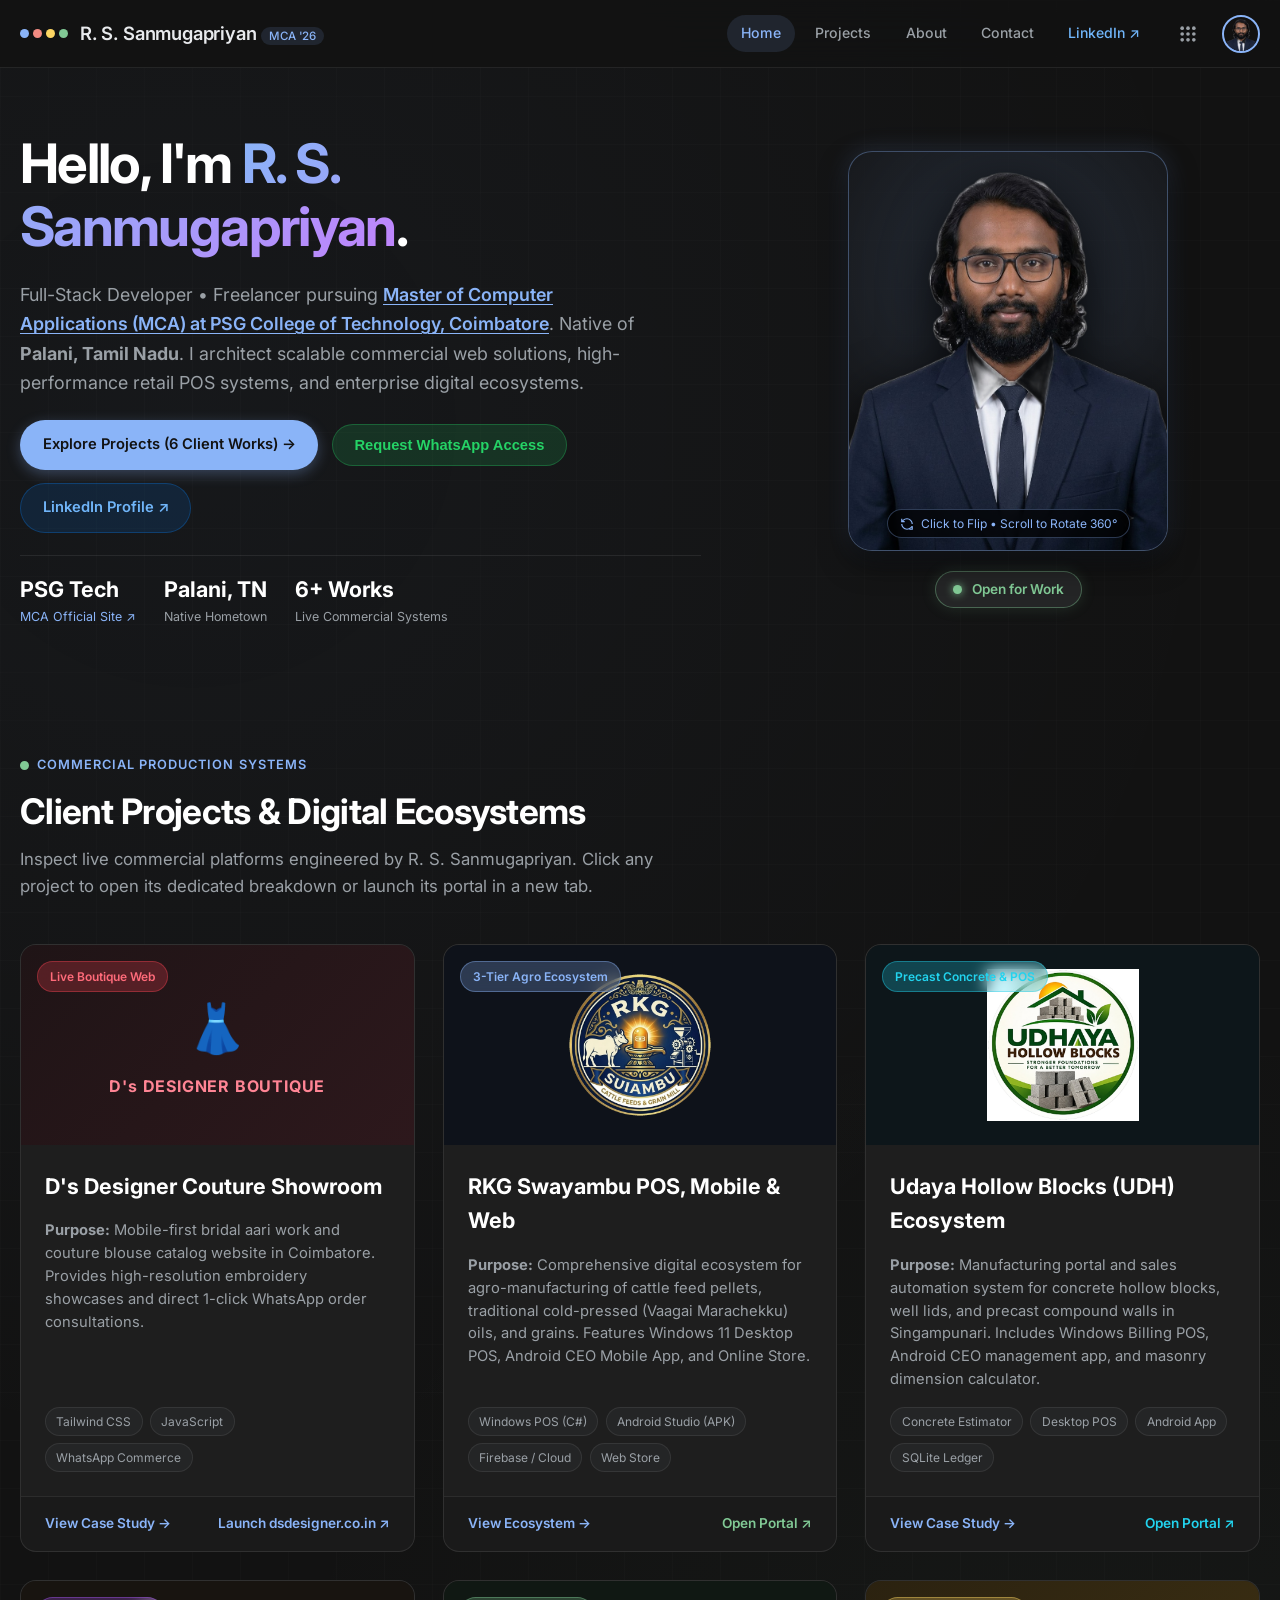
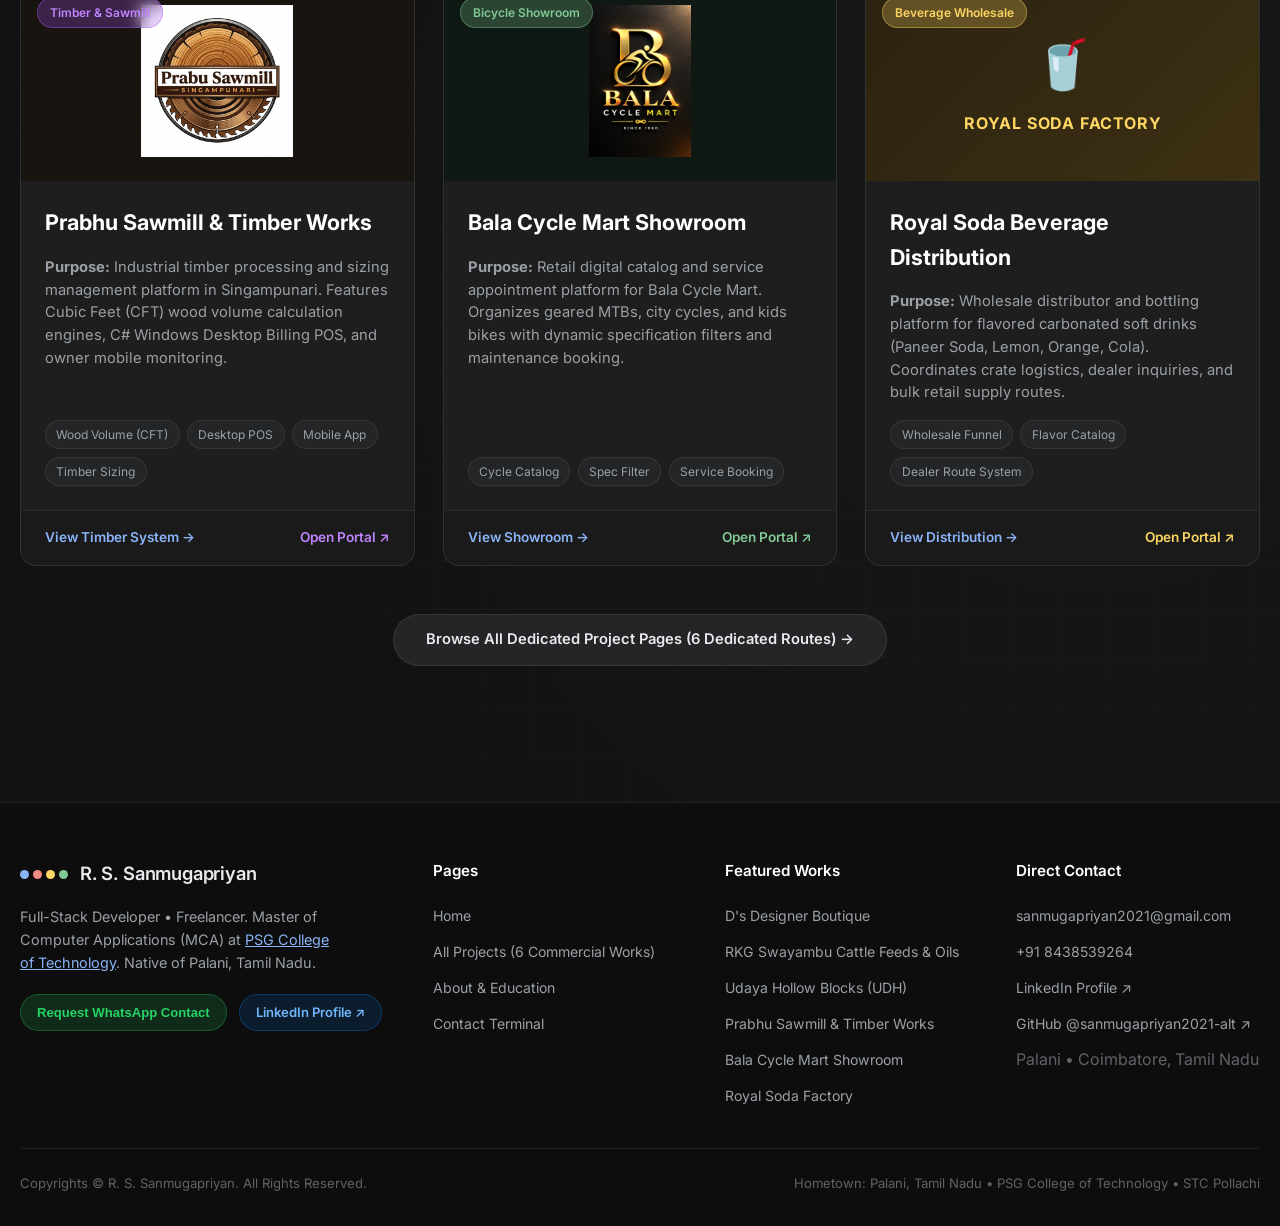
==== commit d4e0b059: "Update footer copyright to: Copyrights © R. S. Sanmugapriyan. All Rights Reserved." ====
--- a/index.html
+++ b/index.html
@@ -396,7 +396,7 @@
   </div>
 
   <div class="g-footer-bottom">
-    <span>&copy; 2026 R. S. Sanmugapriyan. All Rights Reserved.</span>
+    <span>Copyrights &copy; R. S. Sanmugapriyan. All Rights Reserved.</span>
     <span>Hometown: Palani, Tamil Nadu &bull; PSG College of Technology &bull; STC Pollachi</span>
   </div>
 </footer>
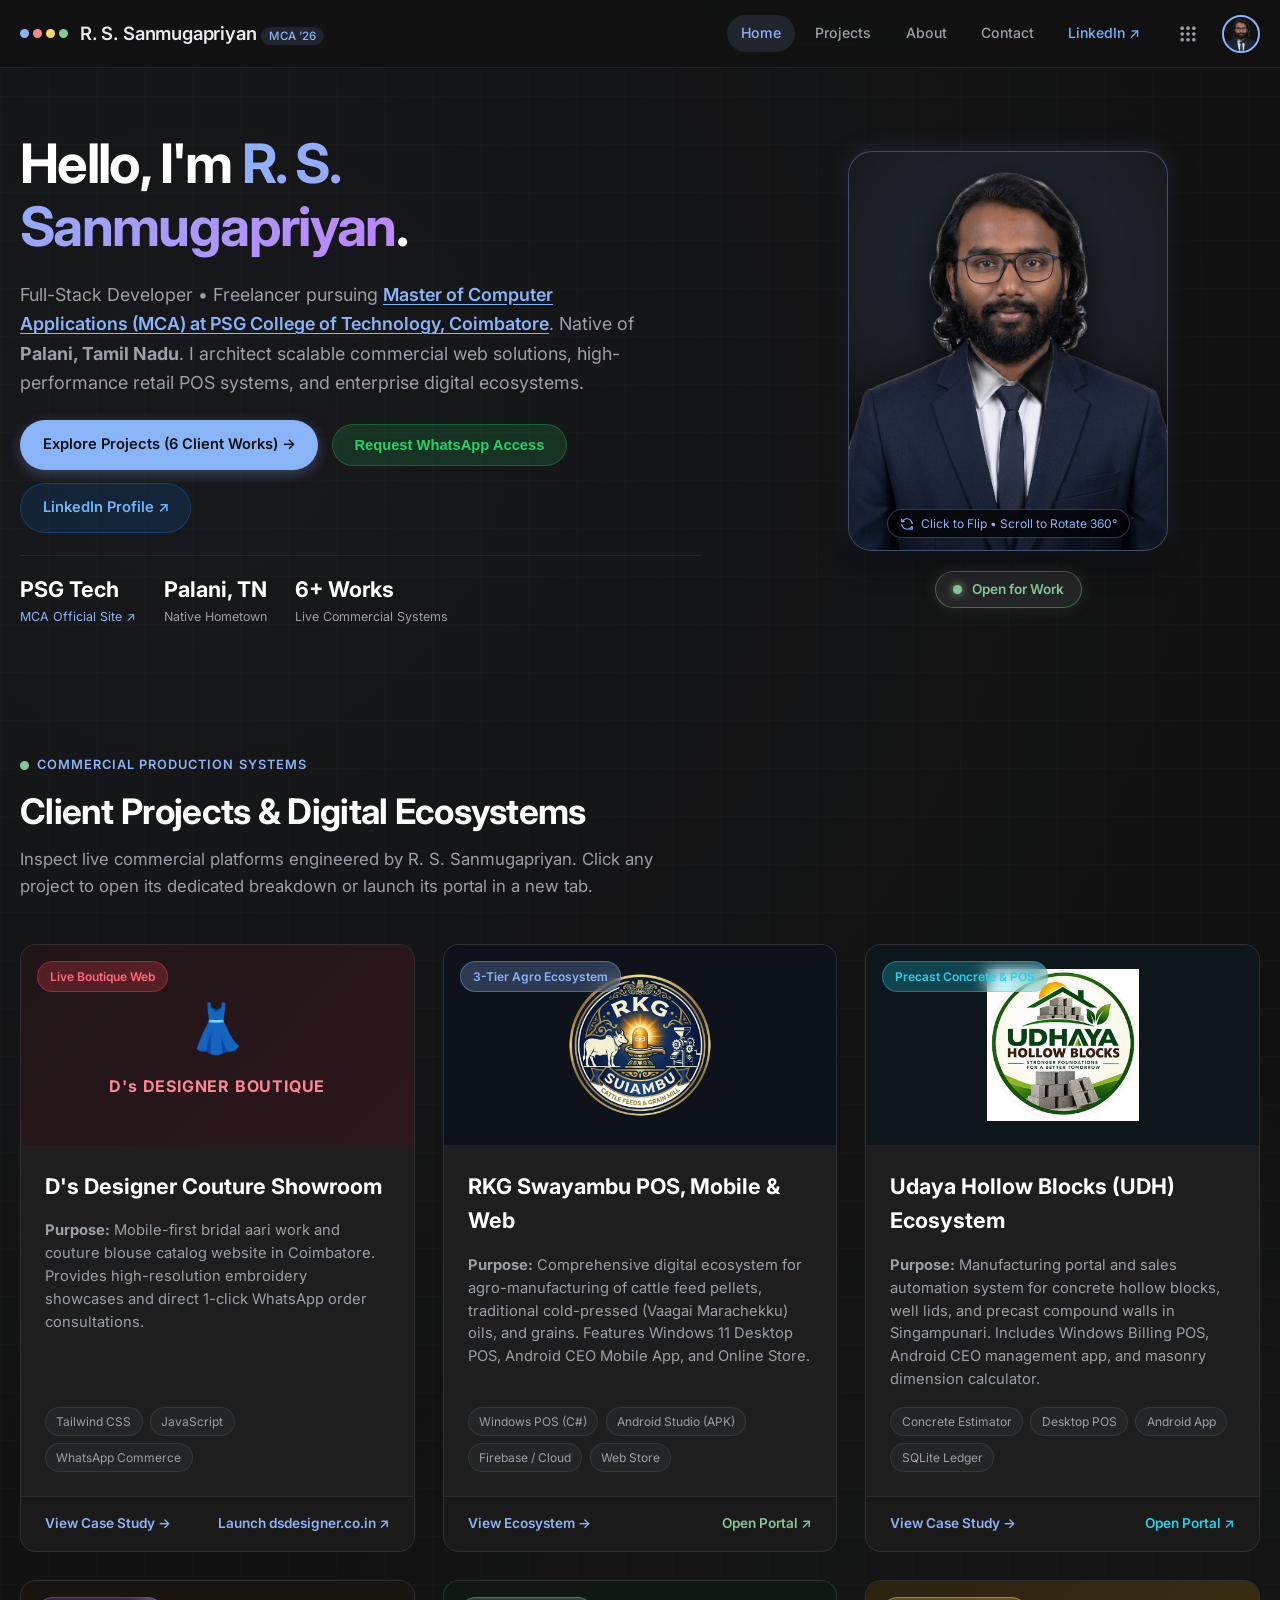
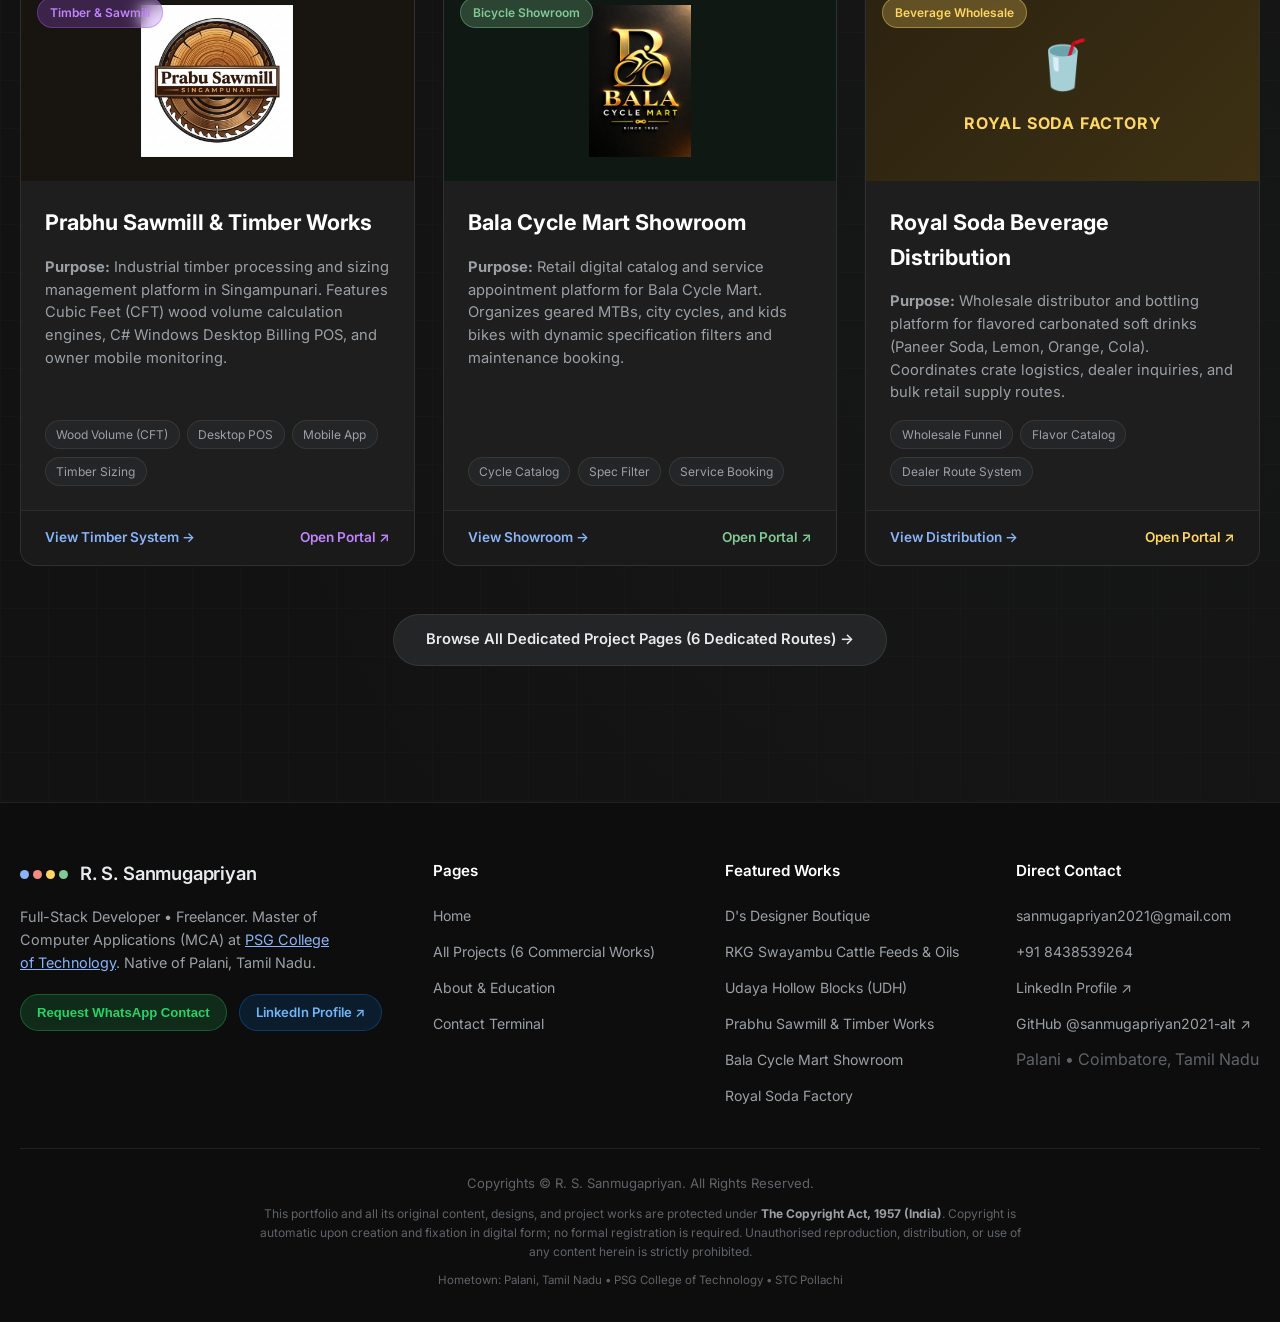
==== commit 2cade19b: "Add Indian Copyright Act 1957 legal notice to footer across all pages" ====
--- a/index.html
+++ b/index.html
@@ -395,9 +395,15 @@
     </div>
   </div>
 
-  <div class="g-footer-bottom">
+  <div class="g-footer-bottom" style="flex-direction: column; gap: 0.6rem; text-align: center;">
     <span>Copyrights &copy; R. S. Sanmugapriyan. All Rights Reserved.</span>
-    <span>Hometown: Palani, Tamil Nadu &bull; PSG College of Technology &bull; STC Pollachi</span>
+    <span style="font-size: 0.75rem; color: var(--g-text-tertiary); max-width: 780px; line-height: 1.6;">
+      This portfolio and all its original content, designs, and project works are protected under
+      <strong style="color: var(--g-text-secondary);">The Copyright Act, 1957 (India)</strong>.
+      Copyright is automatic upon creation and fixation in digital form; no formal registration is required.
+      Unauthorised reproduction, distribution, or use of any content herein is strictly prohibited.
+    </span>
+    <span style="font-size: 0.72rem; color: var(--g-text-tertiary);">Hometown: Palani, Tamil Nadu &bull; PSG College of Technology &bull; STC Pollachi</span>
   </div>
 </footer>
 
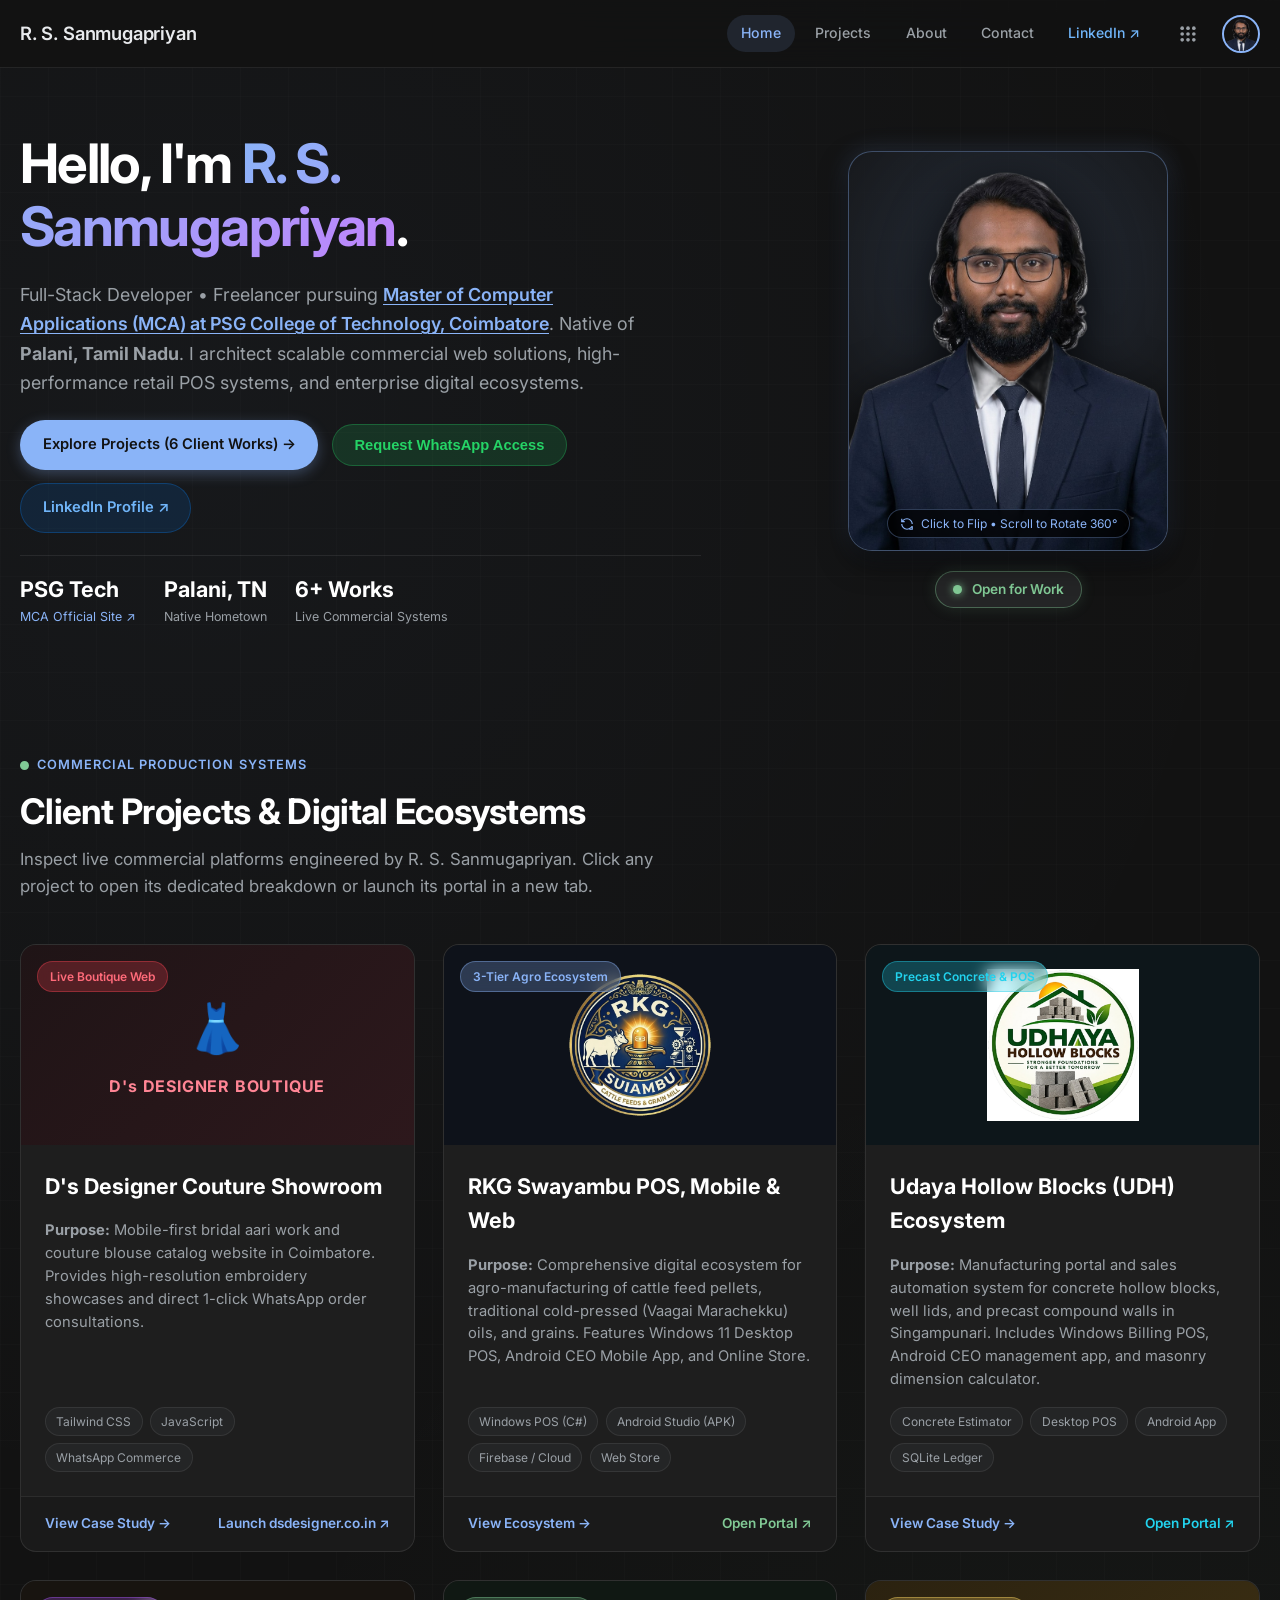
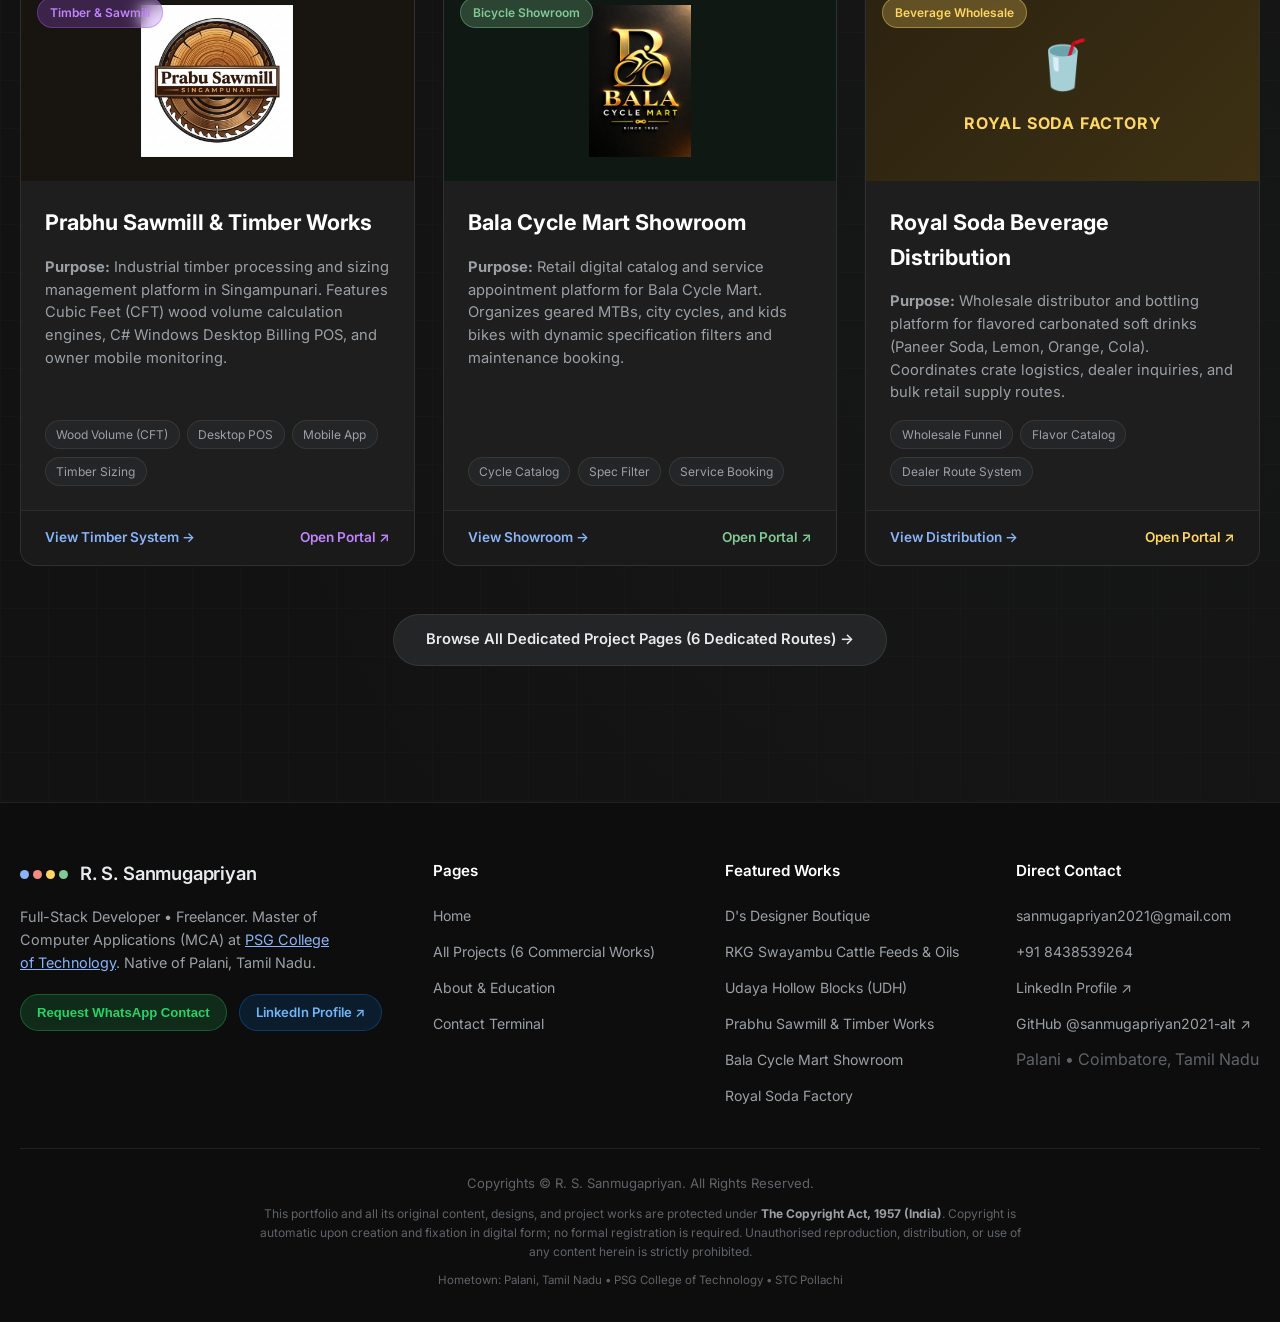
==== commit 94e7cae0: "Initial commit: Professional Portfolio" ====
--- a/index.html
+++ b/index.html
@@ -14,10 +14,8 @@
 <header class="g-appbar">
   <div class="g-appbar-inner">
     <a href="index.html" class="g-brand">
-      <div class="g-dots">
-        <span class="g-dot b"></span><span class="g-dot r"></span><span class="g-dot y"></span><span class="g-dot g"></span>
-      </div>
-      <span>R. S. Sanmugapriyan <span class="g-brand-tag">MCA '26</span></span>
+
+      <span>R. S. Sanmugapriyan</span>
     </a>
 
     <div class="g-nav-actions">
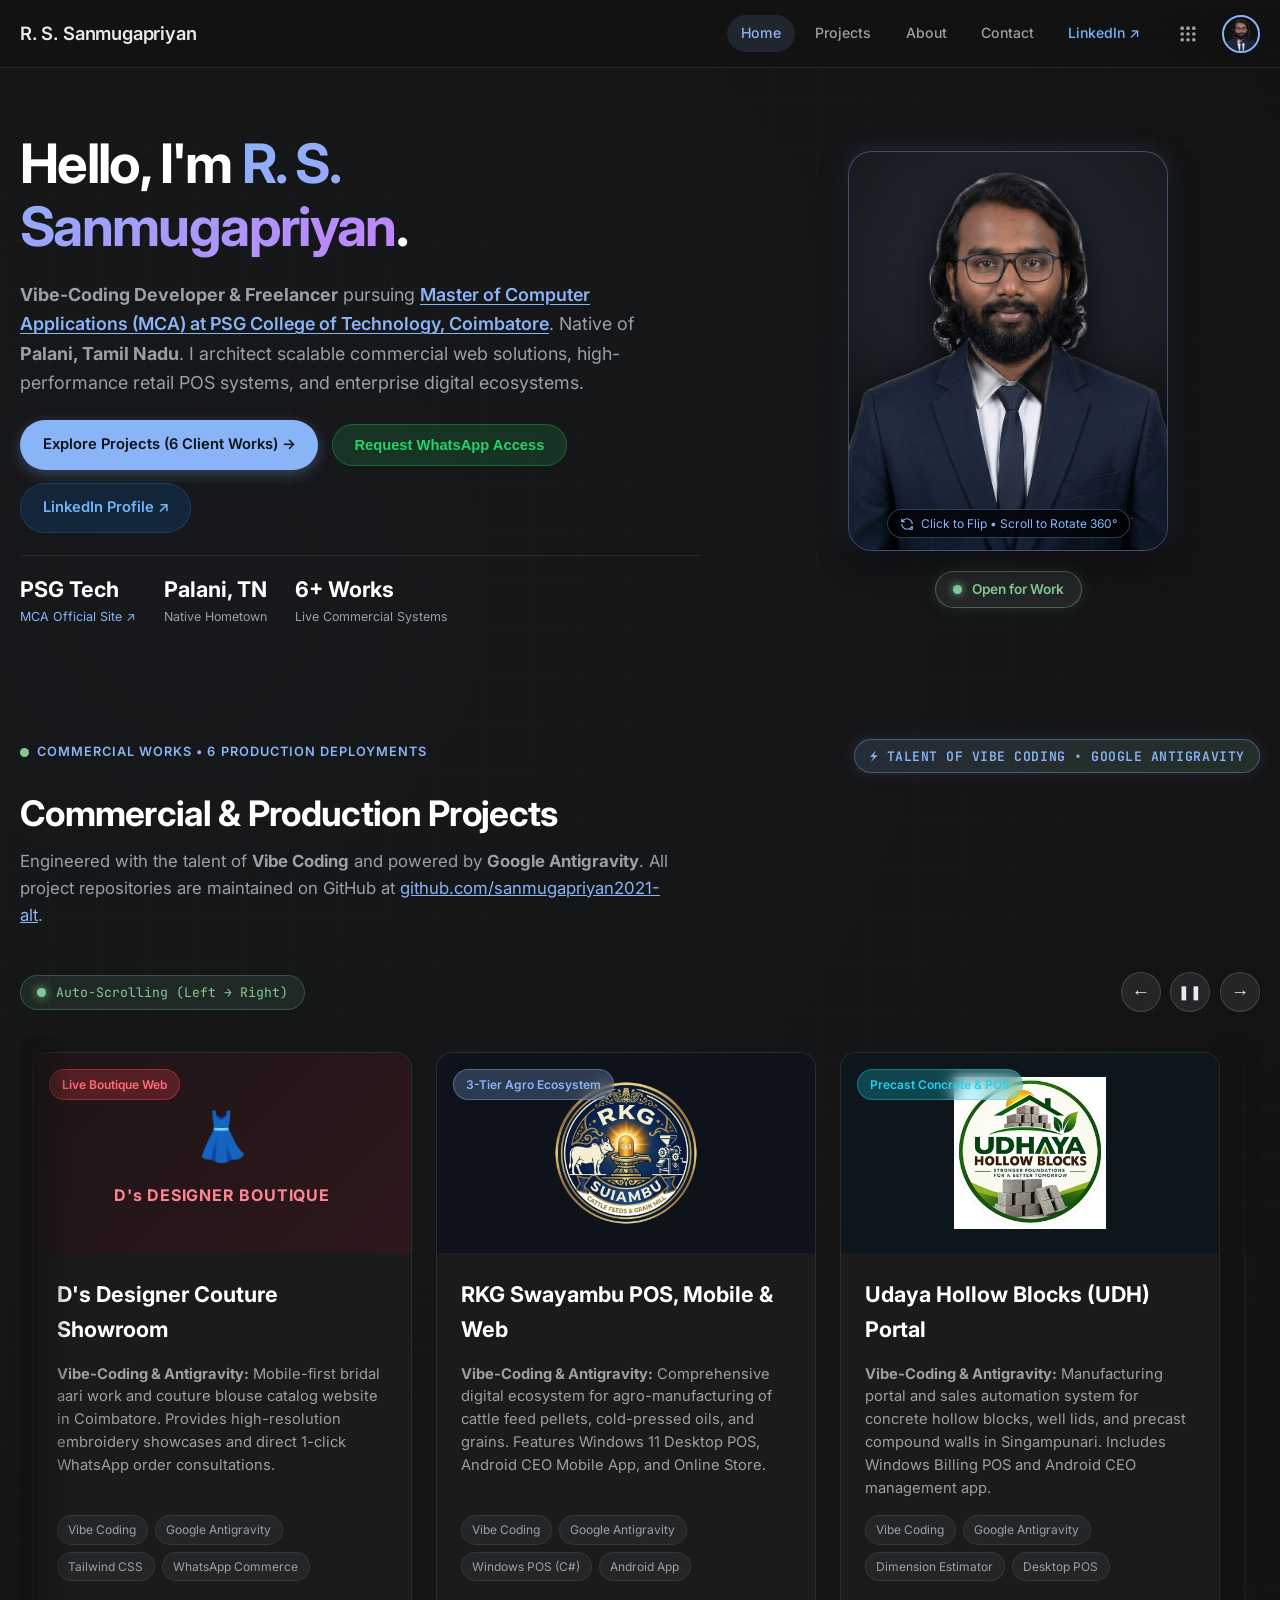
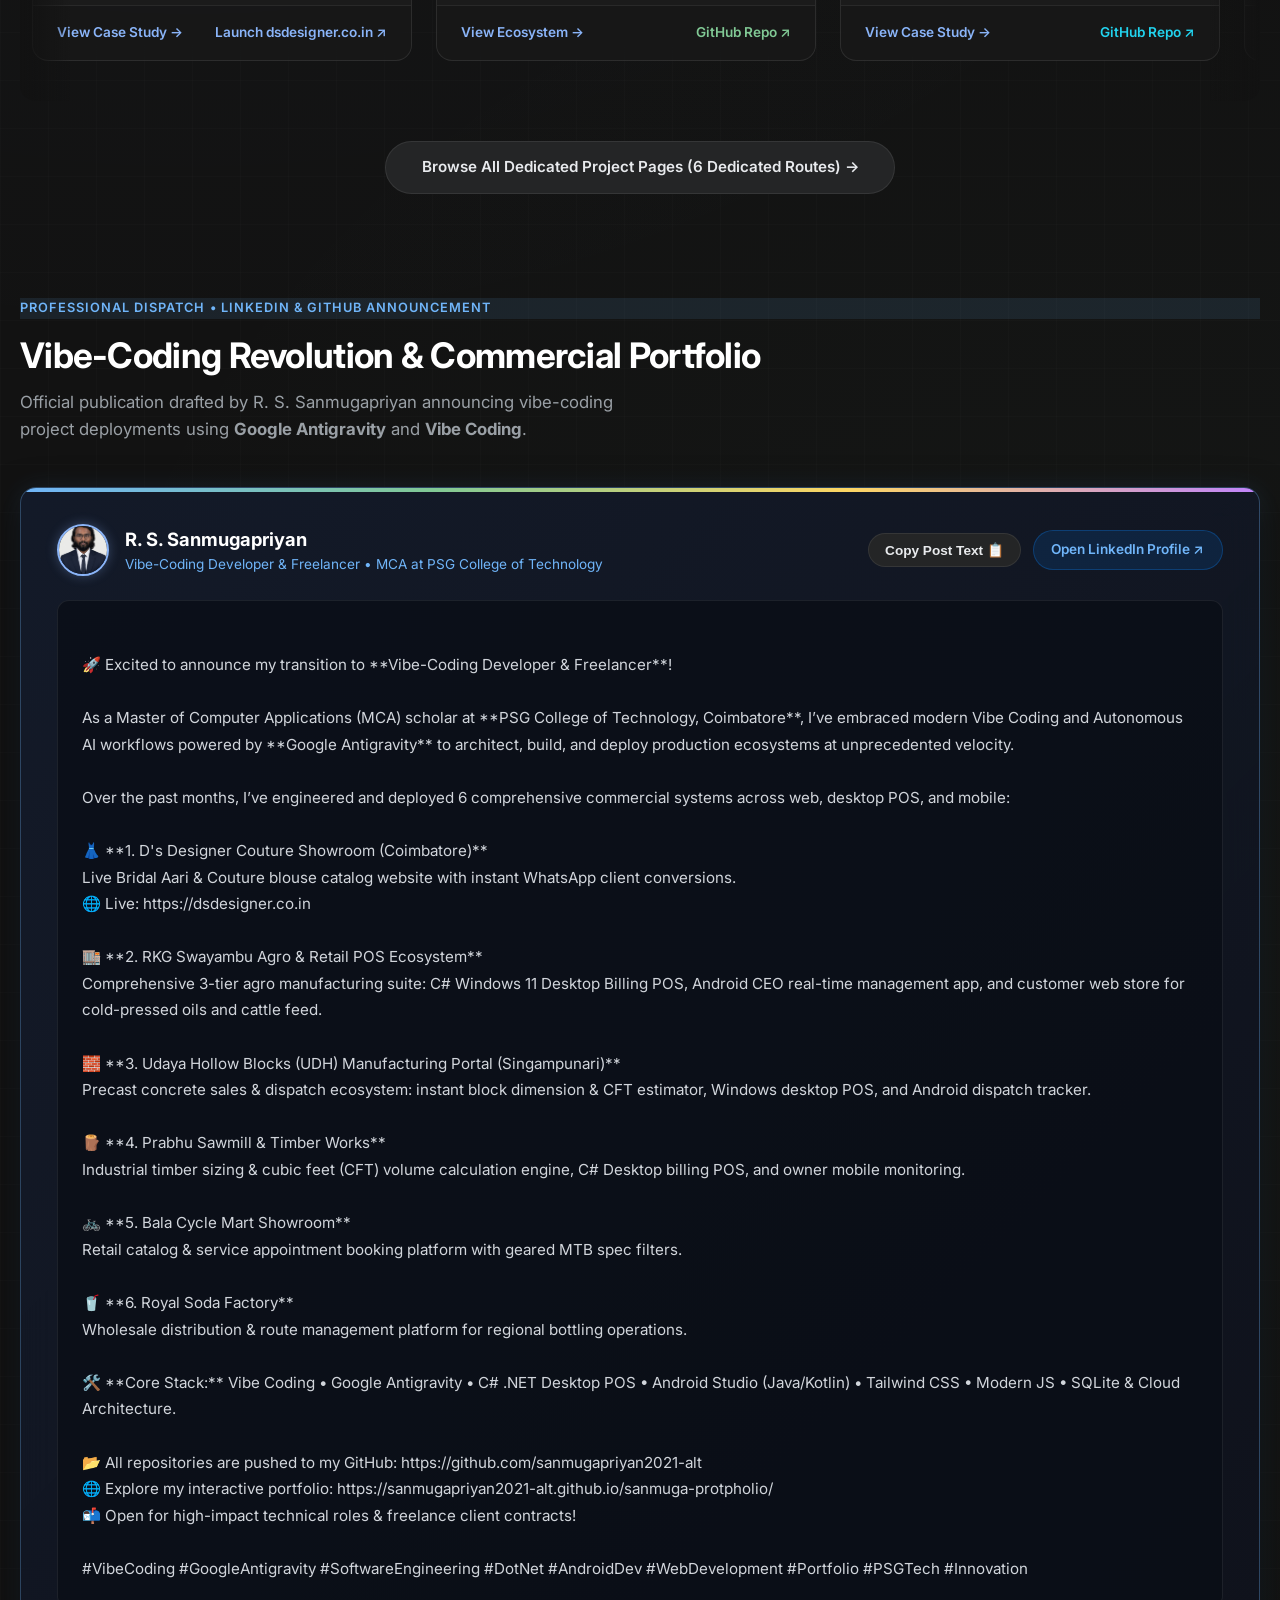
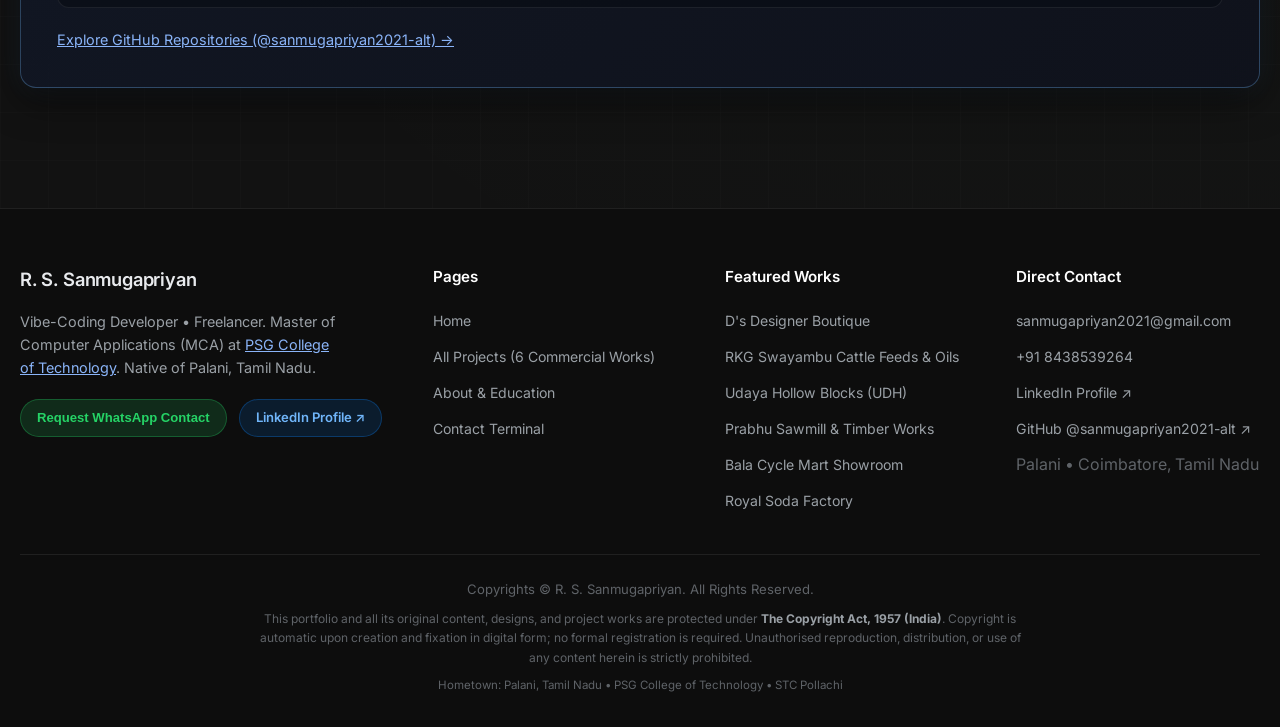
==== commit 6a7c8b2d: "Update title to Vibe-Coding Developer, add Left-to-Right auto-scrolling projects track, official log" ====
--- a/index.html
+++ b/index.html
@@ -3,7 +3,7 @@
 <head>
   <meta charset="UTF-8">
   <meta name="viewport" content="width=device-width, initial-scale=1.0">
-  <title>R. S. Sanmugapriyan | Full-Stack Developer & Freelancer</title>
+  <title>R. S. Sanmugapriyan | Vibe-Coding Developer & Freelancer</title>
   <link rel="preconnect" href="https://fonts.googleapis.com">
   <link rel="preconnect" href="https://fonts.gstatic.com" crossorigin>
   <link href="https://fonts.googleapis.com/css2?family=Google+Sans:wght@400;500;700&family=Inter:wght@300;400;500;600;700&family=JetBrains+Mono:wght@400;500;600&display=swap" rel="stylesheet">
@@ -65,7 +65,7 @@
       </h1>
 
       <p class="g-hero-desc">
-        Full-Stack Developer &bull; Freelancer pursuing <a href="https://www.psgtech.edu/" target="_blank" rel="noopener noreferrer" class="edu-link">Master of Computer Applications (MCA) at PSG College of Technology, Coimbatore</a>. Native of <strong>Palani, Tamil Nadu</strong>. I architect scalable commercial web solutions, high-performance retail POS systems, and enterprise digital ecosystems.
+        <strong>Vibe-Coding Developer &amp; Freelancer</strong> pursuing <a href="https://www.psgtech.edu/" target="_blank" rel="noopener noreferrer" class="edu-link">Master of Computer Applications (MCA) at PSG College of Technology, Coimbatore</a>. Native of <strong>Palani, Tamil Nadu</strong>. I architect scalable commercial web solutions, high-performance retail POS systems, and enterprise digital ecosystems.
       </p>
 
       <div class="g-hero-actions">
@@ -117,7 +117,7 @@
 
           <div class="g-badge-body">
             <div class="g-badge-name">R. S. Sanmugapriyan</div>
-            <div class="g-badge-role">Full-Stack Developer &bull; Freelancer</div>
+            <div class="g-badge-role vibe-glow-text" style="font-weight: 700;">Vibe-Coding Developer &bull; Freelancer</div>
             <div class="g-badge-meta">
               <strong>Master of Computer Applications (MCA)</strong><br>
               <a href="https://www.psgtech.edu/" target="_blank" rel="noopener noreferrer" style="color: var(--g-blue); text-decoration: underline;">PSG College of Technology, Coimbatore</a><br><br>
@@ -145,195 +145,304 @@
 </section>
 
 <!-- PROJECTS SHOWCASE WITH REAL SCREENSHOTS & PURPOSE -->
-<section class="g-section">
+<section class="g-section" id="projects" style="padding-top: 3.5rem;">
   <div class="g-section-header">
-    <div class="g-section-pill">
-      <span class="g-dot g"></span>
-      <span>Commercial Production Systems</span>
-    </div>
-    <h2 class="g-section-title">Client Projects &amp; Digital Ecosystems</h2>
+    <div style="display: flex; align-items: center; justify-content: space-between; flex-wrap: wrap; gap: 1rem; margin-bottom: 0.75rem;">
+      <div class="g-section-pill">
+        <span class="g-dot g"></span>
+        <span>Commercial Works &bull; 6 Production Deployments</span>
+      </div>
+      <div class="vibe-tag">
+        ⚡ Talent of Vibe Coding &bull; Google Antigravity
+      </div>
+    </div>
+    <h2 class="g-section-title">Commercial &amp; Production Projects</h2>
     <p class="g-section-subtitle">
-      Inspect live commercial platforms engineered by R. S. Sanmugapriyan. Click any project to open its dedicated breakdown or launch its portal in a new tab.
+      Engineered with the talent of <strong>Vibe Coding</strong> and powered by <strong>Google Antigravity</strong>. All project repositories are maintained on GitHub at <a href="https://github.com/sanmugapriyan2021-alt" target="_blank" rel="noopener noreferrer" style="color: var(--g-blue); text-decoration: underline;">github.com/sanmugapriyan2021-alt</a>.
     </p>
   </div>
 
-  <div class="g-projects-grid">
-    <!-- Project 1: D's Designer -->
-    <div class="g-card">
-      <div class="g-card-media" style="background: linear-gradient(135deg, #1f1416, #2d181c);">
-        <span class="g-card-tag client">Live Boutique Web</span>
-        <div style="text-align: center; padding: 2rem;">
-          <div style="font-size: 3rem; margin-bottom: 0.5rem;">👗</div>
-          <div style="font-weight: 700; color: #ff8595; letter-spacing: 0.05em;">D's DESIGNER BOUTIQUE</div>
-        </div>
-      </div>
-      <div class="g-card-body">
-        <h3 class="g-card-title">D's Designer Couture Showroom</h3>
-        <p class="g-card-desc">
-          <strong>Purpose:</strong> Mobile-first bridal aari work and couture blouse catalog website in Coimbatore. Provides high-resolution embroidery showcases and direct 1-click WhatsApp order consultations.
-        </p>
-        <div class="g-tech-chips">
-          <span class="g-chip">Tailwind CSS</span>
-          <span class="g-chip">JavaScript</span>
-          <span class="g-chip">WhatsApp Commerce</span>
-        </div>
-      </div>
-      <div class="g-card-footer">
-        <a href="project-dsdesigner.html" class="g-link-btn">
-          View Case Study &rarr;
-        </a>
-        <a href="https://dsdesigner.co.in" target="_blank" rel="noopener noreferrer" style="font-size: 0.85rem; color: var(--g-blue); font-weight: 600;">
-          Launch dsdesigner.co.in ↗
-        </a>
-      </div>
-    </div>
-
-    <!-- Project 2: RKG Swayambu -->
-    <div class="g-card">
-      <div class="g-card-media" style="background: #0e121a; padding: 1.5rem;">
-        <span class="g-card-tag pos">3-Tier Agro Ecosystem</span>
-        <img src="assets/rkg_logo_circular.png" alt="RKG Swayambu Logo" style="height: 100%; width: 100%; object-fit: contain;">
-      </div>
-      <div class="g-card-body">
-        <h3 class="g-card-title">RKG Swayambu POS, Mobile &amp; Web</h3>
-        <p class="g-card-desc">
-          <strong>Purpose:</strong> Comprehensive digital ecosystem for agro-manufacturing of cattle feed pellets, traditional cold-pressed (Vaagai Marachekku) oils, and grains. Features Windows 11 Desktop POS, Android CEO Mobile App, and Online Store.
-        </p>
-        <div class="g-tech-chips">
-          <span class="g-chip">Windows POS (C#)</span>
-          <span class="g-chip">Android Studio (APK)</span>
-          <span class="g-chip">Firebase / Cloud</span>
-          <span class="g-chip">Web Store</span>
-        </div>
-      </div>
-      <div class="g-card-footer">
-        <a href="project-rkg-swayambu.html" class="g-link-btn">
-          View Ecosystem &rarr;
-        </a>
-        <a href="project-rkg-swayambu.html" target="_blank" rel="noopener noreferrer" style="font-size: 0.85rem; color: var(--g-green); font-weight: 600;">
-          Open Portal ↗
-        </a>
-      </div>
-    </div>
-
-    <!-- Project 3: Udaya Hollow Blocks (UDH) -->
-    <div class="g-card">
-      <div class="g-card-media" style="background: #0d161a; padding: 1.5rem;">
-        <span class="g-card-tag const">Precast Concrete &amp; POS</span>
-        <img src="assets/udh_logo.png" alt="Udhaya Hollow Blocks Logo" style="height: 100%; width: 100%; object-fit: contain;">
-      </div>
-      <div class="g-card-body">
-        <h3 class="g-card-title">Udaya Hollow Blocks (UDH) Ecosystem</h3>
-        <p class="g-card-desc">
-          <strong>Purpose:</strong> Manufacturing portal and sales automation system for concrete hollow blocks, well lids, and precast compound walls in Singampunari. Includes Windows Billing POS, Android CEO management app, and masonry dimension calculator.
-        </p>
-        <div class="g-tech-chips">
-          <span class="g-chip">Concrete Estimator</span>
-          <span class="g-chip">Desktop POS</span>
-          <span class="g-chip">Android App</span>
-          <span class="g-chip">SQLite Ledger</span>
-        </div>
-      </div>
-      <div class="g-card-footer">
-        <a href="project-udhaya-hollow-blocks.html" class="g-link-btn">
-          View Case Study &rarr;
-        </a>
-        <a href="project-udhaya-hollow-blocks.html" target="_blank" rel="noopener noreferrer" style="font-size: 0.85rem; color: var(--g-cyan); font-weight: 600;">
-          Open Portal ↗
-        </a>
-      </div>
-    </div>
-
-    <!-- Project 4: Prabhu Sawmill -->
-    <div class="g-card">
-      <div class="g-card-media" style="background: #181410; padding: 1.5rem;">
-        <span class="g-card-tag corp">Timber &amp; Sawmill</span>
-        <img src="assets/prabhu_logo.png" alt="Prabhu Sawmill Logo" style="height: 100%; width: 100%; object-fit: contain;">
-      </div>
-      <div class="g-card-body">
-        <h3 class="g-card-title">Prabhu Sawmill &amp; Timber Works</h3>
-        <p class="g-card-desc">
-          <strong>Purpose:</strong> Industrial timber processing and sizing management platform in Singampunari. Features Cubic Feet (CFT) wood volume calculation engines, C# Windows Desktop Billing POS, and owner mobile monitoring.
-        </p>
-        <div class="g-tech-chips">
-          <span class="g-chip">Wood Volume (CFT)</span>
-          <span class="g-chip">Desktop POS</span>
-          <span class="g-chip">Mobile App</span>
-          <span class="g-chip">Timber Sizing</span>
-        </div>
-      </div>
-      <div class="g-card-footer">
-        <a href="project-prabhu-samuel.html" class="g-link-btn">
-          View Timber System &rarr;
-        </a>
-        <a href="project-prabhu-samuel.html" target="_blank" rel="noopener noreferrer" style="font-size: 0.85rem; color: #c084fc; font-weight: 600;">
-          Open Portal ↗
-        </a>
-      </div>
-    </div>
-
-    <!-- Project 5: Bala Cycle Mart -->
-    <div class="g-card">
-      <div class="g-card-media" style="background: #101813; padding: 1.5rem;">
-        <span class="g-card-tag retail">Bicycle Showroom</span>
-        <img src="assets/bala_cycle_logo.jpeg" alt="Bala Cycle Mart Logo" style="height: 100%; width: 100%; object-fit: contain; border-radius: 8px;">
-      </div>
-      <div class="g-card-body">
-        <h3 class="g-card-title">Bala Cycle Mart Showroom</h3>
-        <p class="g-card-desc">
-          <strong>Purpose:</strong> Retail digital catalog and service appointment platform for Bala Cycle Mart. Organizes geared MTBs, city cycles, and kids bikes with dynamic specification filters and maintenance booking.
-        </p>
-        <div class="g-tech-chips">
-          <span class="g-chip">Cycle Catalog</span>
-          <span class="g-chip">Spec Filter</span>
-          <span class="g-chip">Service Booking</span>
-        </div>
-      </div>
-      <div class="g-card-footer">
-        <a href="project-bala-cycle.html" class="g-link-btn">
-          View Showroom &rarr;
-        </a>
-        <a href="project-bala-cycle.html" target="_blank" rel="noopener noreferrer" style="font-size: 0.85rem; color: var(--g-green); font-weight: 600;">
-          Open Portal ↗
-        </a>
-      </div>
-    </div>
-
-    <!-- Project 6: Royal Soda Factory -->
-    <div class="g-card">
-      <div class="g-card-media" style="background: linear-gradient(135deg, #2b2210, #3d3013);">
-        <span class="g-card-tag beverage">Beverage Wholesale</span>
-        <div style="text-align: center; padding: 2rem;">
-          <div style="font-size: 3rem; margin-bottom: 0.5rem;">🥤</div>
-          <div style="font-weight: 700; color: var(--g-yellow); letter-spacing: 0.05em;">ROYAL SODA FACTORY</div>
-        </div>
-      </div>
-      <div class="g-card-body">
-        <h3 class="g-card-title">Royal Soda Beverage Distribution</h3>
-        <p class="g-card-desc">
-          <strong>Purpose:</strong> Wholesale distributor and bottling platform for flavored carbonated soft drinks (Paneer Soda, Lemon, Orange, Cola). Coordinates crate logistics, dealer inquiries, and bulk retail supply routes.
-        </p>
-        <div class="g-tech-chips">
-          <span class="g-chip">Wholesale Funnel</span>
-          <span class="g-chip">Flavor Catalog</span>
-          <span class="g-chip">Dealer Route System</span>
-        </div>
-      </div>
-      <div class="g-card-footer">
-        <a href="project-royal-soda.html" class="g-link-btn">
-          View Distribution &rarr;
-        </a>
-        <a href="project-royal-soda.html" target="_blank" rel="noopener noreferrer" style="font-size: 0.85rem; color: var(--g-yellow); font-weight: 600;">
-          Open Portal ↗
-        </a>
-      </div>
-    </div>
-  </div>
-
-  <div style="text-align: center; margin-top: 3rem;">
-    <a href="projects.html" class="g-btn g-btn-tonal" style="padding: 0.85rem 2rem;">
+  <!-- AUTO-SCROLL CONTROL BAR -->
+  <div class="g-scroll-header-bar">
+    <div class="g-scroll-status-badge">
+      <span class="g-scroll-pulse"></span>
+      <span id="scrollStatusText">Auto-Scrolling (Left &rarr; Right)</span>
+    </div>
+    <div class="g-scroll-controls">
+      <button class="g-scroll-nav-btn" id="scrollPrevBtn" title="Scroll Left" aria-label="Scroll Left">&larr;</button>
+      <button class="g-scroll-nav-btn" id="scrollToggleBtn" title="Pause / Resume Auto-Scroll" aria-label="Toggle Auto-Scroll" style="font-size: 0.9rem;">&#10074;&#10074;</button>
+      <button class="g-scroll-nav-btn" id="scrollNextBtn" title="Scroll Right" aria-label="Scroll Right">&rarr;</button>
+    </div>
+  </div>
+
+  <!-- HORIZONTAL LEFT-TO-RIGHT AUTO-SCROLLING TRACK -->
+  <div class="g-projects-scroll-wrapper">
+    <div class="g-projects-scroll-track" id="projectsScrollTrack">
+      
+      <!-- Card 1: D's Designer -->
+      <div class="g-scroll-card">
+        <div class="g-card-media" style="background: linear-gradient(135deg, #1f1416, #2d181c);">
+          <span class="g-card-tag client">Live Boutique Web</span>
+          <div style="text-align: center; padding: 2rem;">
+            <div style="font-size: 3rem; margin-bottom: 0.5rem;">👗</div>
+            <div style="font-weight: 700; color: #ff8595; letter-spacing: 0.05em;">D's DESIGNER BOUTIQUE</div>
+          </div>
+        </div>
+        <div class="g-card-body">
+          <h3 class="g-card-title">D's Designer Couture Showroom</h3>
+          <p class="g-card-desc">
+            <strong>Vibe-Coding &amp; Antigravity:</strong> Mobile-first bridal aari work and couture blouse catalog website in Coimbatore. Provides high-resolution embroidery showcases and direct 1-click WhatsApp order consultations.
+          </p>
+          <div class="g-tech-chips">
+            <span class="g-chip">Vibe Coding</span>
+            <span class="g-chip">Google Antigravity</span>
+            <span class="g-chip">Tailwind CSS</span>
+            <span class="g-chip">WhatsApp Commerce</span>
+          </div>
+        </div>
+        <div class="g-card-footer">
+          <a href="project-dsdesigner.html" target="_blank" rel="noopener noreferrer" class="g-link-btn">
+            View Case Study &rarr;
+          </a>
+          <a href="https://dsdesigner.co.in" target="_blank" rel="noopener noreferrer" style="font-size: 0.85rem; color: var(--g-blue); font-weight: 600;">
+            Launch dsdesigner.co.in ↗
+          </a>
+        </div>
+      </div>
+
+      <!-- Card 2: RKG Swayambu -->
+      <div class="g-scroll-card">
+        <div class="g-card-media" style="background: #0e121a; padding: 1.5rem;">
+          <span class="g-card-tag pos">3-Tier Agro Ecosystem</span>
+          <img src="assets/rkg_logo_circular.png" alt="RKG Swayambu Logo" style="height: 100%; width: 100%; object-fit: contain;">
+        </div>
+        <div class="g-card-body">
+          <h3 class="g-card-title">RKG Swayambu POS, Mobile &amp; Web</h3>
+          <p class="g-card-desc">
+            <strong>Vibe-Coding &amp; Antigravity:</strong> Comprehensive digital ecosystem for agro-manufacturing of cattle feed pellets, cold-pressed oils, and grains. Features Windows 11 Desktop POS, Android CEO Mobile App, and Online Store.
+          </p>
+          <div class="g-tech-chips">
+            <span class="g-chip">Vibe Coding</span>
+            <span class="g-chip">Google Antigravity</span>
+            <span class="g-chip">Windows POS (C#)</span>
+            <span class="g-chip">Android App</span>
+          </div>
+        </div>
+        <div class="g-card-footer">
+          <a href="project-rkg-swayambu.html" target="_blank" rel="noopener noreferrer" class="g-link-btn">
+            View Ecosystem &rarr;
+          </a>
+          <a href="https://github.com/sanmugapriyan2021-alt" target="_blank" rel="noopener noreferrer" style="font-size: 0.85rem; color: var(--g-green); font-weight: 600;">
+            GitHub Repo ↗
+          </a>
+        </div>
+      </div>
+
+      <!-- Card 3: Udaya Hollow Blocks (UDH) -->
+      <div class="g-scroll-card">
+        <div class="g-card-media" style="background: #0d161a; padding: 1.5rem;">
+          <span class="g-card-tag const">Precast Concrete &amp; POS</span>
+          <img src="assets/udh_logo.png" alt="Udhaya Hollow Blocks Logo" style="height: 100%; width: 100%; object-fit: contain;">
+        </div>
+        <div class="g-card-body">
+          <h3 class="g-card-title">Udaya Hollow Blocks (UDH) Portal</h3>
+          <p class="g-card-desc">
+            <strong>Vibe-Coding &amp; Antigravity:</strong> Manufacturing portal and sales automation system for concrete hollow blocks, well lids, and precast compound walls in Singampunari. Includes Windows Billing POS and Android CEO management app.
+          </p>
+          <div class="g-tech-chips">
+            <span class="g-chip">Vibe Coding</span>
+            <span class="g-chip">Google Antigravity</span>
+            <span class="g-chip">Dimension Estimator</span>
+            <span class="g-chip">Desktop POS</span>
+          </div>
+        </div>
+        <div class="g-card-footer">
+          <a href="project-udhaya-hollow-blocks.html" target="_blank" rel="noopener noreferrer" class="g-link-btn">
+            View Case Study &rarr;
+          </a>
+          <a href="https://github.com/sanmugapriyan2021-alt" target="_blank" rel="noopener noreferrer" style="font-size: 0.85rem; color: var(--g-cyan); font-weight: 600;">
+            GitHub Repo ↗
+          </a>
+        </div>
+      </div>
+
+      <!-- Card 4: Prabhu Sawmill -->
+      <div class="g-scroll-card">
+        <div class="g-card-media" style="background: #181410; padding: 1.5rem;">
+          <span class="g-card-tag corp">Timber &amp; Sawmill</span>
+          <img src="assets/prabhu_logo.png" alt="Prabhu Sawmill Logo" style="height: 100%; width: 100%; object-fit: contain;">
+        </div>
+        <div class="g-card-body">
+          <h3 class="g-card-title">Prabhu Sawmill &amp; Timber Works</h3>
+          <p class="g-card-desc">
+            <strong>Vibe-Coding &amp; Antigravity:</strong> Industrial timber processing and sizing management platform in Singampunari. Features Cubic Feet (CFT) wood volume calculation engines, C# Windows Desktop Billing POS, and mobile tracking.
+          </p>
+          <div class="g-tech-chips">
+            <span class="g-chip">Vibe Coding</span>
+            <span class="g-chip">Google Antigravity</span>
+            <span class="g-chip">Wood Volume (CFT)</span>
+            <span class="g-chip">Desktop POS</span>
+          </div>
+        </div>
+        <div class="g-card-footer">
+          <a href="project-prabhu-samuel.html" target="_blank" rel="noopener noreferrer" class="g-link-btn">
+            View Timber System &rarr;
+          </a>
+          <a href="https://github.com/sanmugapriyan2021-alt" target="_blank" rel="noopener noreferrer" style="font-size: 0.85rem; color: #c084fc; font-weight: 600;">
+            GitHub Repo ↗
+          </a>
+        </div>
+      </div>
+
+      <!-- Card 5: Bala Cycle Mart -->
+      <div class="g-scroll-card">
+        <div class="g-card-media" style="background: #101813; padding: 1.5rem;">
+          <span class="g-card-tag retail">Bicycle Showroom</span>
+          <img src="assets/bala_cycle_logo.jpeg" alt="Bala Cycle Mart Logo" style="height: 100%; width: 100%; object-fit: contain; border-radius: 8px;">
+        </div>
+        <div class="g-card-body">
+          <h3 class="g-card-title">Bala Cycle Mart Showroom</h3>
+          <p class="g-card-desc">
+            <strong>Vibe-Coding &amp; Antigravity:</strong> Retail digital catalog and service appointment platform for Bala Cycle Mart. Organizes geared MTBs, city cycles, and kids bikes with dynamic specification filters and maintenance booking.
+          </p>
+          <div class="g-tech-chips">
+            <span class="g-chip">Vibe Coding</span>
+            <span class="g-chip">Google Antigravity</span>
+            <span class="g-chip">Cycle Catalog</span>
+            <span class="g-chip">Service Booking</span>
+          </div>
+        </div>
+        <div class="g-card-footer">
+          <a href="project-bala-cycle.html" target="_blank" rel="noopener noreferrer" class="g-link-btn">
+            View Showroom &rarr;
+          </a>
+          <a href="https://github.com/sanmugapriyan2021-alt" target="_blank" rel="noopener noreferrer" style="font-size: 0.85rem; color: var(--g-green); font-weight: 600;">
+            GitHub Repo ↗
+          </a>
+        </div>
+      </div>
+
+      <!-- Card 6: Royal Soda Factory -->
+      <div class="g-scroll-card">
+        <div class="g-card-media" style="background: linear-gradient(135deg, #1f180d, #332612); padding: 1.5rem;">
+          <span class="g-card-tag beverage">Beverage Wholesale</span>
+          <div style="display:flex; flex-direction:column; align-items:center; justify-content:center; height:100%;">
+            <div style="font-size: 3.2rem; filter: drop-shadow(0 4px 12px rgba(251,188,4,0.3));">🥤</div>
+            <span style="font-weight:700; color:var(--g-yellow); letter-spacing:0.08em; font-size:1.1rem; margin-top:0.5rem;">ROYAL SODA FACTORY</span>
+            <span style="font-size:0.75rem; color:#fde68a;">Bottling Plant & Wholesale Logistics</span>
+          </div>
+        </div>
+        <div class="g-card-body">
+          <h3 class="g-card-title">Royal Soda Beverage Distribution</h3>
+          <p class="g-card-desc">
+            <strong>Vibe-Coding &amp; Antigravity:</strong> Wholesale distributor and bottling platform for flavored carbonated soft drinks. Coordinates crate logistics, dealer inquiries, and bulk retail supply routes.
+          </p>
+          <div class="g-tech-chips">
+            <span class="g-chip">Vibe Coding</span>
+            <span class="g-chip">Google Antigravity</span>
+            <span class="g-chip">Wholesale Funnel</span>
+            <span class="g-chip">Route System</span>
+          </div>
+        </div>
+        <div class="g-card-footer">
+          <a href="project-royal-soda.html" target="_blank" rel="noopener noreferrer" class="g-link-btn">
+            View Distribution &rarr;
+          </a>
+          <a href="https://github.com/sanmugapriyan2021-alt" target="_blank" rel="noopener noreferrer" style="font-size: 0.85rem; color: var(--g-yellow); font-weight: 600;">
+            GitHub Repo ↗
+          </a>
+        </div>
+      </div>
+
+    </div>
+  </div>
+
+  <div style="text-align: center; margin-top: 2.5rem;">
+    <a href="projects.html" class="g-btn g-btn-tonal" style="padding: 0.85rem 2.2rem; font-size: 0.95rem;">
       Browse All Dedicated Project Pages (6 Dedicated Routes) &rarr;
     </a>
+  </div>
+</section>
+
+<!-- =========================================================
+     LINKEDIN DISPATCH & VIBE-CODING ANNOUNCEMENT
+     ========================================================= -->
+<section class="g-section" id="linkedin-dispatch" style="padding-top: 2rem; padding-bottom: 3.5rem;">
+  <div class="g-section-header">
+    <div class="g-section-pill" style="color: #70b5f9; background: rgba(112, 181, 249, 0.1); border-color: rgba(112, 181, 249, 0.3);">
+      <span>Professional Dispatch &bull; LinkedIn &amp; GitHub Announcement</span>
+    </div>
+    <h2 class="g-section-title">Vibe-Coding Revolution &amp; Commercial Portfolio</h2>
+    <p class="g-section-subtitle">
+      Official publication drafted by R. S. Sanmugapriyan announcing vibe-coding project deployments using <strong>Google Antigravity</strong> and <strong>Vibe Coding</strong>.
+    </p>
+  </div>
+
+  <div class="g-dispatch-card">
+    <div style="display: flex; align-items: center; justify-content: space-between; margin-bottom: 1.5rem; flex-wrap: wrap; gap: 1rem;">
+      <div style="display: flex; align-items: center; gap: 1rem;">
+        <div style="width: 52px; height: 52px; border-radius: 50%; overflow: hidden; border: 2px solid var(--g-blue); box-shadow: 0 0 12px rgba(138, 180, 248, 0.3);">
+          <img src="assets/profile.jpg" alt="R. S. Sanmugapriyan" style="width: 100%; height: 100%; object-fit: cover;">
+        </div>
+        <div>
+          <h3 style="color: #fff; font-size: 1.15rem; font-weight: 700;">R. S. Sanmugapriyan</h3>
+          <p style="color: #70b5f9; font-size: 0.85rem;">Vibe-Coding Developer &amp; Freelancer &bull; MCA at PSG College of Technology</p>
+        </div>
+      </div>
+      <div style="display: flex; gap: 0.75rem; align-items: center;">
+        <button id="copyLinkedInBtn" class="g-btn g-btn-tonal" style="padding: 0.5rem 1rem; font-size: 0.85rem;">
+          Copy Post Text 📋
+        </button>
+        <a href="https://www.linkedin.com/in/sanmugapriyan-sowndrapandian-443132261/" target="_blank" rel="noopener noreferrer" class="g-btn g-btn-linkedin" style="padding: 0.5rem 1.1rem; font-size: 0.85rem;">
+          Open LinkedIn Profile ↗
+        </a>
+      </div>
+    </div>
+
+    <!-- PRE-FORMATTED POST CONTENT -->
+    <div id="linkedInPostContent" style="background: rgba(10, 14, 22, 0.75); border: 1px solid rgba(255, 255, 255, 0.08); border-radius: 12px; padding: 1.5rem; color: #d1d5db; font-size: 0.95rem; line-height: 1.75; font-family: var(--font-sans); white-space: pre-line;">
+🚀 Excited to announce my transition to **Vibe-Coding Developer &amp; Freelancer**!
+
+As a Master of Computer Applications (MCA) scholar at **PSG College of Technology, Coimbatore**, I’ve embraced modern Vibe Coding and Autonomous AI workflows powered by **Google Antigravity** to architect, build, and deploy production ecosystems at unprecedented velocity.
+
+Over the past months, I’ve engineered and deployed 6 comprehensive commercial systems across web, desktop POS, and mobile:
+
+👗 **1. D's Designer Couture Showroom (Coimbatore)**
+Live Bridal Aari &amp; Couture blouse catalog website with instant WhatsApp client conversions.
+🌐 Live: https://dsdesigner.co.in
+
+🏬 **2. RKG Swayambu Agro &amp; Retail POS Ecosystem**
+Comprehensive 3-tier agro manufacturing suite: C# Windows 11 Desktop Billing POS, Android CEO real-time management app, and customer web store for cold-pressed oils and cattle feed.
+
+🧱 **3. Udaya Hollow Blocks (UDH) Manufacturing Portal (Singampunari)**
+Precast concrete sales &amp; dispatch ecosystem: instant block dimension &amp; CFT estimator, Windows desktop POS, and Android dispatch tracker.
+
+🪵 **4. Prabhu Sawmill &amp; Timber Works**
+Industrial timber sizing &amp; cubic feet (CFT) volume calculation engine, C# Desktop billing POS, and owner mobile monitoring.
+
+🚲 **5. Bala Cycle Mart Showroom**
+Retail catalog &amp; service appointment booking platform with geared MTB spec filters.
+
+🥤 **6. Royal Soda Factory**
+Wholesale distribution &amp; route management platform for regional bottling operations.
+
+🛠️ **Core Stack:** Vibe Coding • Google Antigravity • C# .NET Desktop POS • Android Studio (Java/Kotlin) • Tailwind CSS • Modern JS • SQLite &amp; Cloud Architecture.
+
+📂 All repositories are pushed to my GitHub: https://github.com/sanmugapriyan2021-alt
+🌐 Explore my interactive portfolio: https://sanmugapriyan2021-alt.github.io/sanmuga-protpholio/
+📬 Open for high-impact technical roles &amp; freelance client contracts!
+
+#VibeCoding #GoogleAntigravity #SoftwareEngineering #DotNet #AndroidDev #WebDevelopment #Portfolio #PSGTech #Innovation
+    </div>
+
+    <div style="margin-top: 1.25rem; display: flex; align-items: center; justify-content: space-between; flex-wrap: wrap; gap: 1rem;">
+      <span id="copyFeedback" style="color: var(--g-green); font-size: 0.88rem; font-weight: 500; display: none;">
+        &#10003; Post text copied to clipboard! Ready to publish on LinkedIn.
+      </span>
+      <a href="https://github.com/sanmugapriyan2021-alt" target="_blank" rel="noopener noreferrer" style="color: var(--g-blue); font-size: 0.9rem; text-decoration: underline;">
+        Explore GitHub Repositories (@sanmugapriyan2021-alt) &rarr;
+      </a>
+    </div>
   </div>
 </section>
 
@@ -341,13 +450,11 @@
   <div class="g-footer-inner">
     <div class="g-footer-col">
       <div class="g-brand" style="margin-bottom: 1rem;">
-        <div class="g-dots">
-          <span class="g-dot b"></span><span class="g-dot r"></span><span class="g-dot y"></span><span class="g-dot g"></span>
-        </div>
+        
         <span>R. S. Sanmugapriyan</span>
       </div>
       <p style="color: var(--g-text-secondary); font-size: 0.9rem; line-height: 1.6; max-width: 320px;">
-        Full-Stack Developer &bull; Freelancer. Master of Computer Applications (MCA) at <a href="https://www.psgtech.edu/" target="_blank" rel="noopener noreferrer" style="color: var(--g-blue); text-decoration: underline;">PSG College of Technology</a>. Native of Palani, Tamil Nadu.
+        Vibe-Coding Developer &bull; Freelancer. Master of Computer Applications (MCA) at <a href="https://www.psgtech.edu/" target="_blank" rel="noopener noreferrer" style="color: var(--g-blue); text-decoration: underline;">PSG College of Technology</a>. Native of Palani, Tamil Nadu.
       </p>
       <div style="margin-top: 1.25rem; display: flex; gap: 0.75rem; flex-wrap: wrap;">
         <button class="g-btn g-btn-whatsapp trigger-wa-access" style="padding: 0.45rem 1rem; font-size: 0.82rem;">
--- a/css/style.css
+++ b/css/style.css
@@ -814,3 +814,211 @@
   .g-nav-links { display: none; }
   .g-footer-inner { grid-template-columns: 1fr; gap: 2rem; }
 }
+
+
+/* ========================================================
+   VIBE-CODING THEME ENHANCEMENTS & GLASSMORPHISM
+   ======================================================== */
+.vibe-tag {
+  display: inline-flex;
+  align-items: center;
+  gap: 0.5rem;
+  background: linear-gradient(135deg, rgba(138, 180, 248, 0.15), rgba(129, 201, 149, 0.15));
+  border: 1px solid rgba(138, 180, 248, 0.35);
+  color: var(--g-blue);
+  font-family: var(--font-mono);
+  font-size: 0.82rem;
+  font-weight: 600;
+  padding: 0.35rem 0.9rem;
+  border-radius: var(--radius-full);
+  letter-spacing: 0.04em;
+  text-transform: uppercase;
+  box-shadow: 0 0 16px rgba(138, 180, 248, 0.15);
+}
+
+.vibe-glow-text {
+  background: linear-gradient(135deg, #8ab4f8 0%, #c084fc 50%, #81c995 100%);
+  -webkit-background-clip: text;
+  -webkit-text-fill-color: transparent;
+  display: inline-block;
+}
+
+/* HORIZONTAL AUTO-SCROLL PROJECTS SYSTEM */
+.g-projects-scroll-section {
+  position: relative;
+  width: 100%;
+  padding: 1.5rem 0 2rem 0;
+}
+
+.g-scroll-header-bar {
+  display: flex;
+  align-items: center;
+  justify-content: space-between;
+  margin-bottom: 1.5rem;
+  flex-wrap: wrap;
+  gap: 1rem;
+}
+
+.g-scroll-status-badge {
+  display: inline-flex;
+  align-items: center;
+  gap: 0.6rem;
+  font-size: 0.82rem;
+  color: var(--g-green);
+  background: rgba(129, 201, 149, 0.1);
+  border: 1px solid rgba(129, 201, 149, 0.25);
+  padding: 0.4rem 1rem;
+  border-radius: var(--radius-full);
+  font-family: var(--font-mono);
+}
+
+.g-scroll-pulse {
+  width: 9px;
+  height: 9px;
+  border-radius: 50%;
+  background: var(--g-green);
+  box-shadow: 0 0 10px var(--g-green);
+  animation: gScrollPulse 1.8s infinite ease-in-out;
+}
+
+@keyframes gScrollPulse {
+  0% { transform: scale(0.85); opacity: 0.6; }
+  50% { transform: scale(1.3); opacity: 1; box-shadow: 0 0 14px var(--g-green); }
+  100% { transform: scale(0.85); opacity: 0.6; }
+}
+
+.g-scroll-controls {
+  display: flex;
+  align-items: center;
+  gap: 0.6rem;
+}
+
+.g-scroll-nav-btn {
+  background: var(--g-surface-elevated);
+  border: 1px solid var(--g-border-light);
+  color: var(--g-text-primary);
+  width: 40px;
+  height: 40px;
+  border-radius: 50%;
+  display: flex;
+  align-items: center;
+  justify-content: center;
+  cursor: pointer;
+  transition: all 0.25s ease;
+  font-size: 1.15rem;
+  user-select: none;
+}
+
+.g-scroll-nav-btn:hover {
+  background: var(--g-blue-container);
+  border-color: var(--g-blue);
+  color: var(--g-blue);
+  transform: scale(1.08);
+}
+
+.g-projects-scroll-wrapper {
+  position: relative;
+  width: 100%;
+  overflow: hidden;
+  border-radius: var(--radius-md);
+  padding: 0.5rem 0.25rem 1.5rem 0.25rem;
+}
+
+.g-projects-scroll-wrapper::before,
+.g-projects-scroll-wrapper::after {
+  content: '';
+  position: absolute;
+  top: 0;
+  bottom: 0;
+  width: 50px;
+  z-index: 2;
+  pointer-events: none;
+}
+
+.g-projects-scroll-wrapper::before {
+  left: 0;
+  background: linear-gradient(to right, var(--g-bg), transparent);
+}
+
+.g-projects-scroll-wrapper::after {
+  right: 0;
+  background: linear-gradient(to left, var(--g-bg), transparent);
+}
+
+.g-projects-scroll-track {
+  display: flex;
+  gap: 1.5rem;
+  overflow-x: auto;
+  scroll-behavior: smooth;
+  scrollbar-width: none; /* Firefox */
+  -ms-overflow-style: none; /* IE/Edge */
+  padding: 0.5rem 0.5rem 1rem 0.5rem;
+  cursor: grab;
+  user-select: none;
+  -webkit-overflow-scrolling: touch;
+}
+
+.g-projects-scroll-track::-webkit-scrollbar {
+  display: none; /* Chrome, Safari, Opera */
+}
+
+.g-projects-scroll-track:active {
+  cursor: grabbing;
+}
+
+.g-scroll-card {
+  flex: 0 0 380px;
+  max-width: 380px;
+  background: rgba(30, 30, 30, 0.78);
+  backdrop-filter: blur(16px);
+  -webkit-backdrop-filter: blur(16px);
+  border: 1px solid var(--g-border);
+  border-radius: var(--radius-md);
+  overflow: hidden;
+  display: flex;
+  flex-direction: column;
+  transition: transform 0.3s cubic-bezier(0.2, 0.8, 0.2, 1), border-color 0.3s ease, box-shadow 0.3s ease;
+}
+
+.g-scroll-card:hover {
+  transform: translateY(-6px);
+  border-color: rgba(138, 180, 248, 0.45);
+  box-shadow: 0 16px 36px rgba(0, 0, 0, 0.6), 0 0 24px rgba(138, 180, 248, 0.2);
+}
+
+/* LINKEDIN DISPATCH POST CARD */
+.g-dispatch-card {
+  background: linear-gradient(135deg, rgba(20, 28, 45, 0.85), rgba(15, 18, 28, 0.95));
+  backdrop-filter: blur(16px);
+  -webkit-backdrop-filter: blur(16px);
+  border: 1px solid rgba(112, 181, 249, 0.3);
+  border-radius: var(--radius-md);
+  padding: 2.25rem;
+  position: relative;
+  overflow: hidden;
+  box-shadow: 0 12px 36px rgba(0,0,0,0.55), 0 0 25px rgba(112, 181, 249, 0.12);
+}
+
+.g-dispatch-card::before {
+  content: '';
+  position: absolute;
+  top: 0;
+  left: 0;
+  right: 0;
+  height: 4px;
+  background: linear-gradient(90deg, #70b5f9, #81c995, #fdd663, #c084fc);
+}
+
+@media (max-width: 768px) {
+  .g-scroll-card {
+    flex: 0 0 86vw;
+    max-width: 320px;
+  }
+  .g-projects-scroll-wrapper::before,
+  .g-projects-scroll-wrapper::after {
+    width: 20px;
+  }
+  .g-dispatch-card {
+    padding: 1.5rem;
+  }
+}
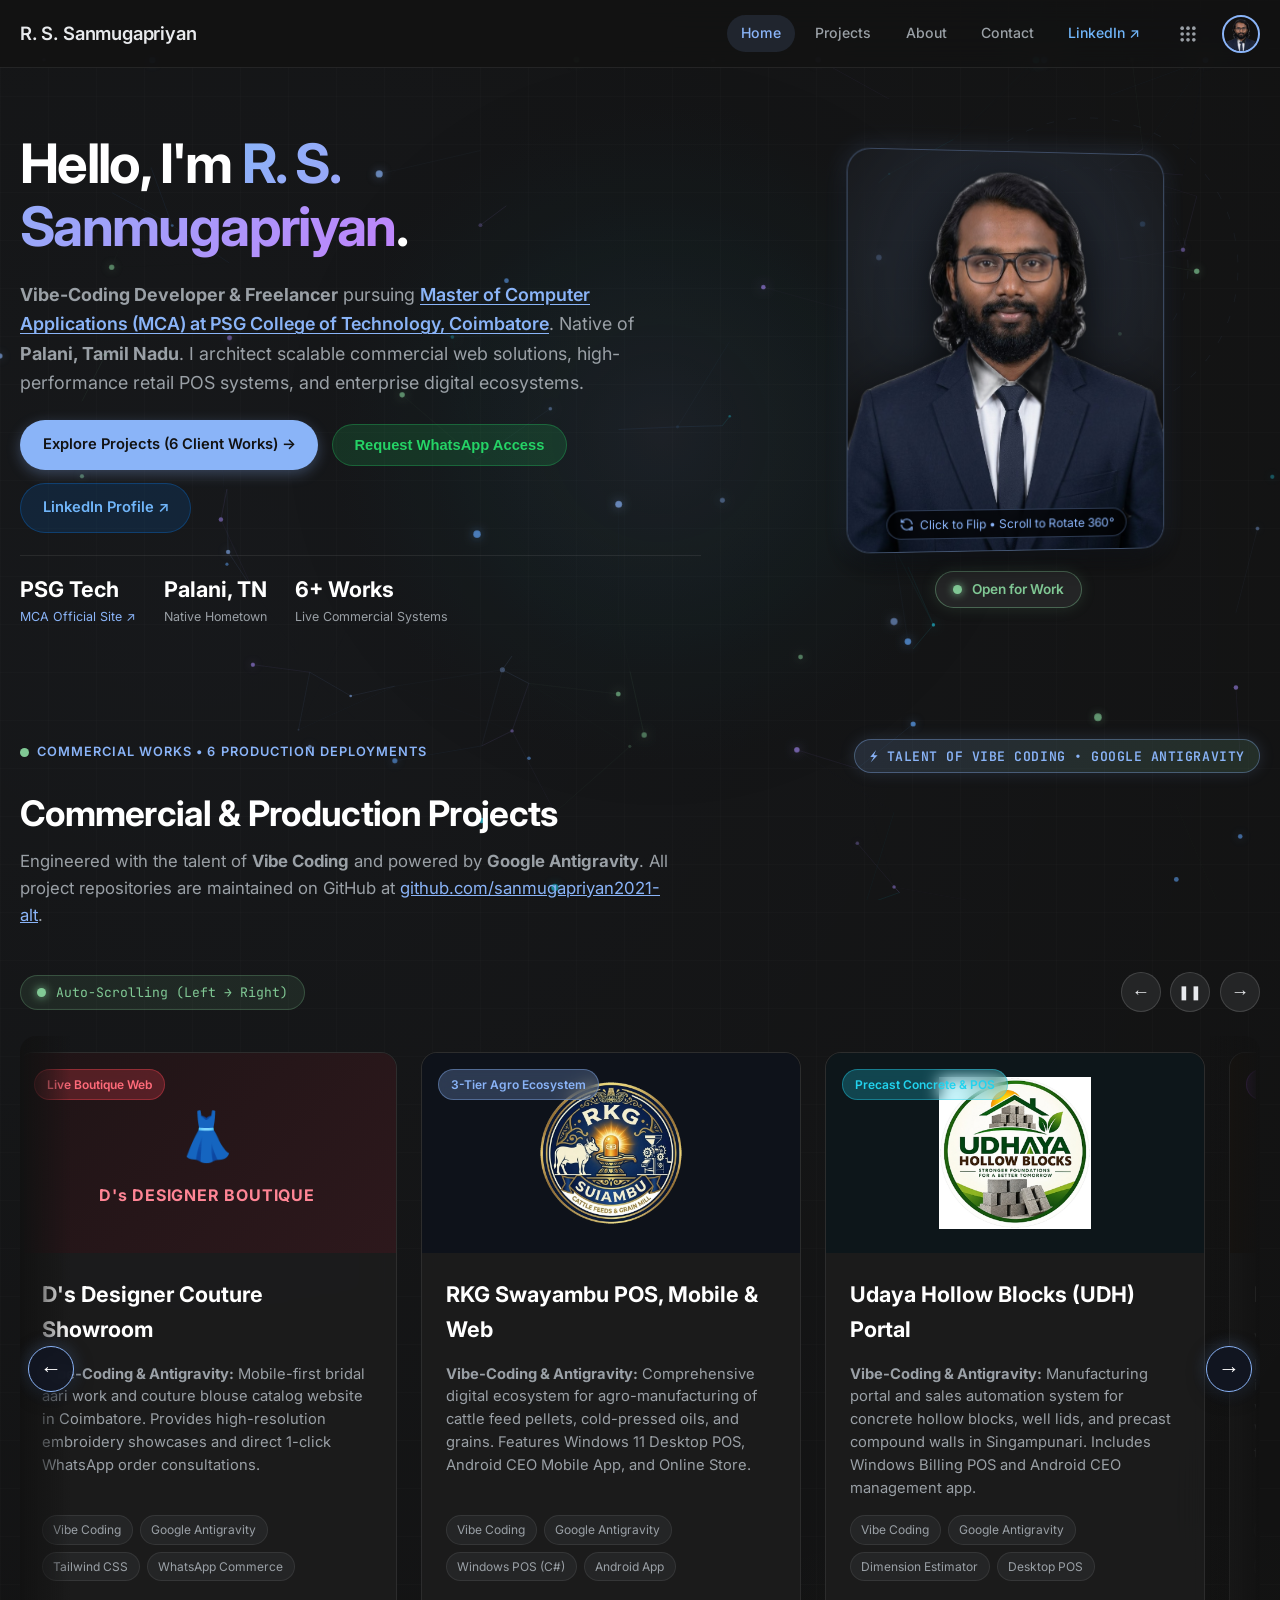
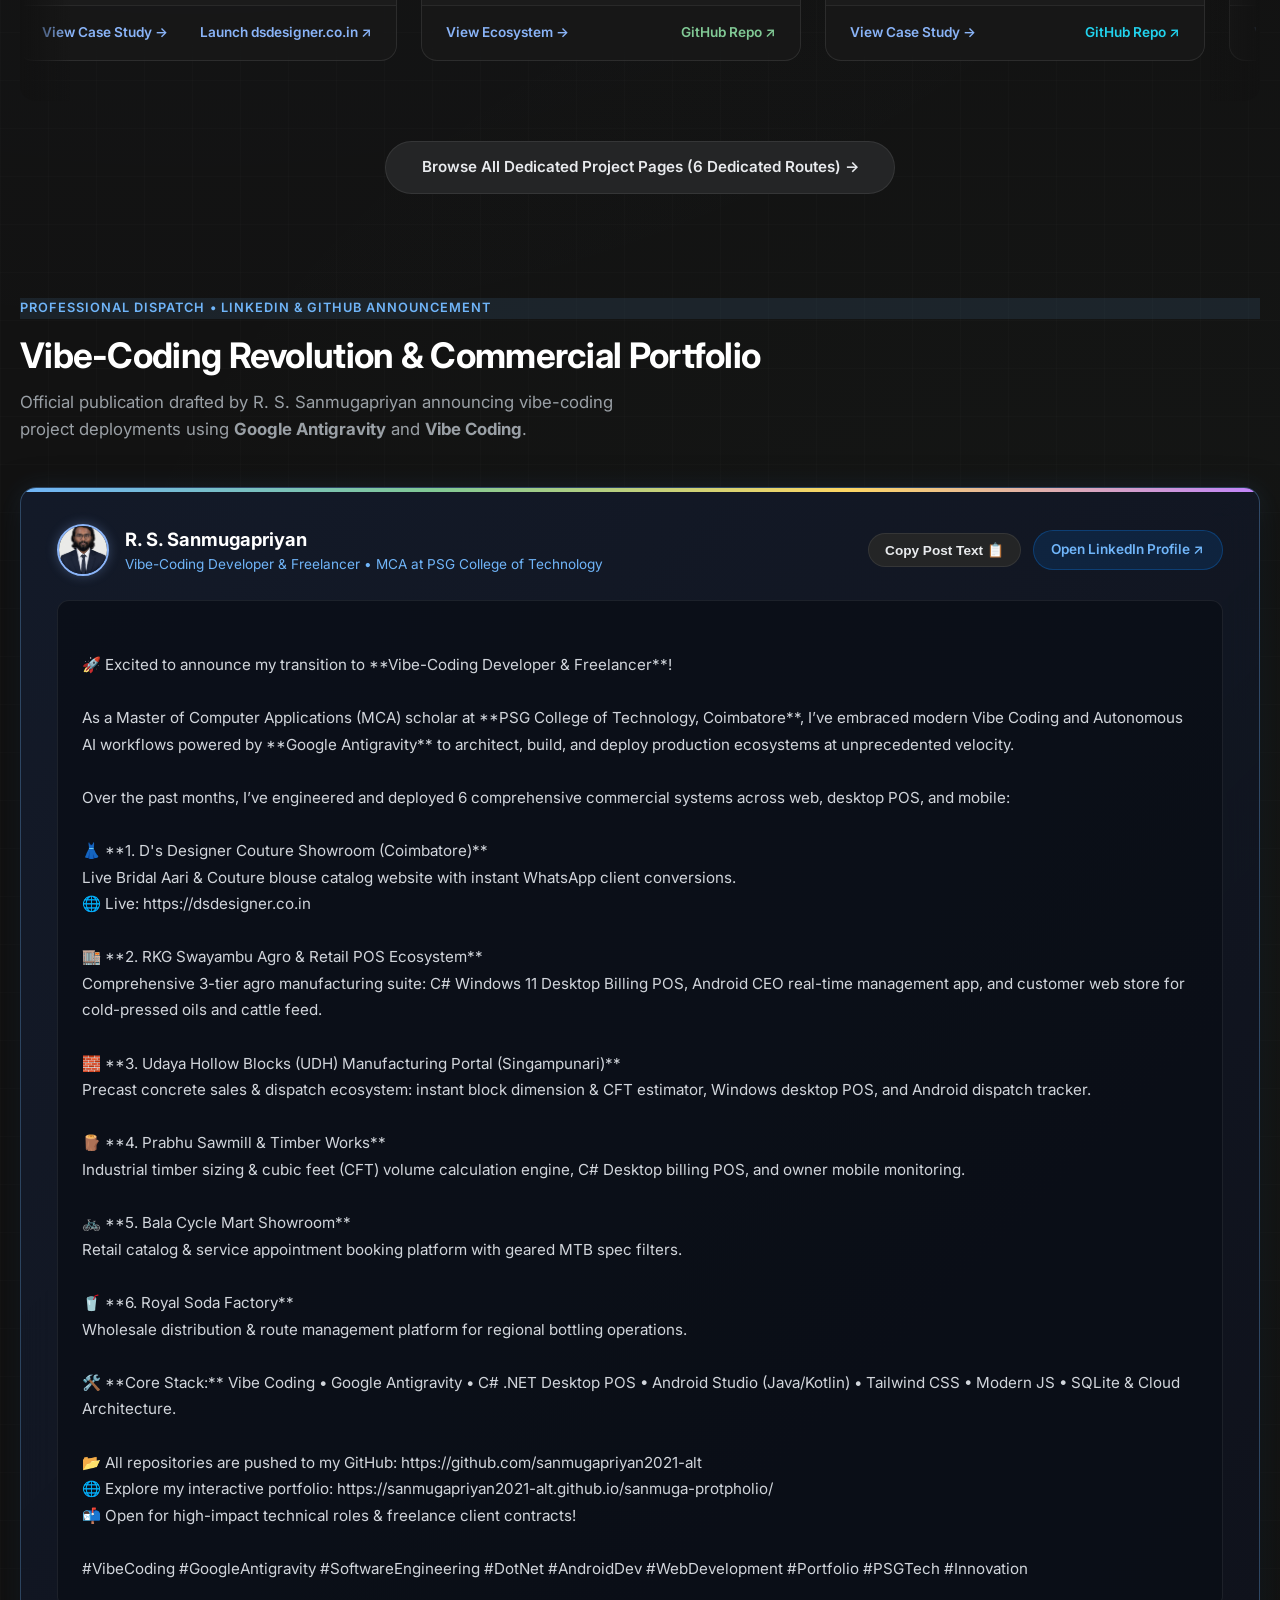
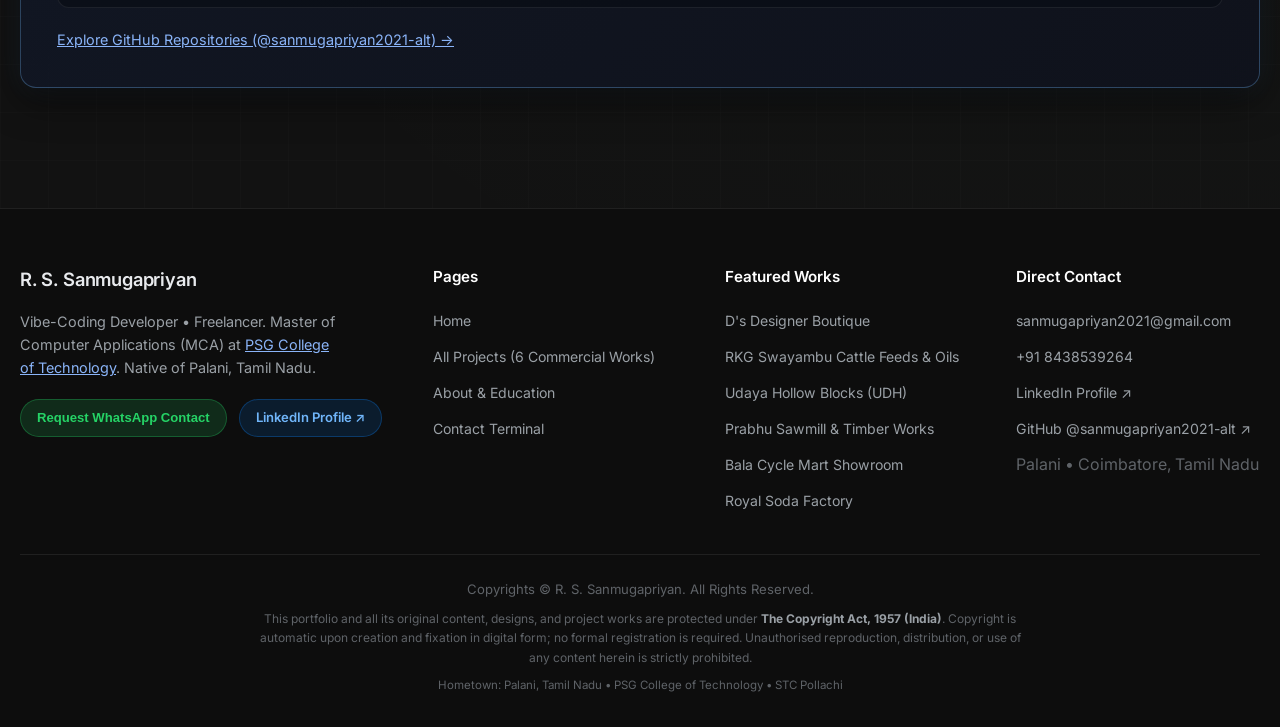
==== commit 0c87b4b4: "Implement dynamic Google Antigravity & Gemini blue-dot watermark canvas, continuous 360 avatar spin " ====
--- a/index.html
+++ b/index.html
@@ -11,6 +11,11 @@
 </head>
 <body>
 
+<canvas id="antigravityCanvas" class="g-antigravity-bg"></canvas>
+
+
+<canvas id="antigravityCanvas" class="g-antigravity-bg"></canvas>
+
 <header class="g-appbar">
   <div class="g-appbar-inner">
     <a href="index.html" class="g-brand">
@@ -176,7 +181,11 @@
   </div>
 
   <!-- HORIZONTAL LEFT-TO-RIGHT AUTO-SCROLLING TRACK -->
-  <div class="g-projects-scroll-wrapper">
+  <div class="g-projects-scroll-wrapper" style="position: relative;">
+    <!-- Large visible edge navigation buttons -->
+    <button class="g-scroll-edge-btn prev" id="edgePrevBtn" title="Scroll Left" aria-label="Scroll Left">&larr;</button>
+    <button class="g-scroll-edge-btn next" id="edgeNextBtn" title="Scroll Right" aria-label="Scroll Right">&rarr;</button>
+    
     <div class="g-projects-scroll-track" id="projectsScrollTrack">
       
       <!-- Card 1: D's Designer -->
--- a/css/style.css
+++ b/css/style.css
@@ -1022,3 +1022,179 @@
     padding: 1.5rem;
   }
 }
+
+/* ========================================================
+   SKILL METER & KNOWLEDGE SCALE (OUT OF 10)
+   ======================================================== */
+.g-skills-scale-grid {
+  display: grid;
+  grid-template-columns: repeat(auto-fit, minmax(280px, 1fr));
+  gap: 1.25rem;
+  margin-top: 1.25rem;
+}
+
+.g-skill-item {
+  background: rgba(255, 255, 255, 0.03);
+  border: 1px solid var(--g-border);
+  border-radius: var(--radius-sm);
+  padding: 1.25rem 1.35rem;
+  transition: all 0.25s ease;
+  display: flex;
+  flex-direction: column;
+  gap: 0.6rem;
+}
+
+.g-skill-item:hover {
+  border-color: rgba(138, 180, 248, 0.4);
+  background: rgba(255, 255, 255, 0.05);
+  transform: translateY(-2px);
+  box-shadow: 0 8px 24px rgba(0, 0, 0, 0.4);
+}
+
+.g-skill-header {
+  display: flex;
+  align-items: center;
+  justify-content: space-between;
+}
+
+.g-skill-title {
+  display: flex;
+  align-items: center;
+  gap: 0.6rem;
+  font-weight: 600;
+  font-size: 0.95rem;
+  color: #fff;
+}
+
+.g-skill-score {
+  font-family: var(--font-mono);
+  font-weight: 700;
+  font-size: 0.92rem;
+  color: var(--g-blue);
+  background: rgba(138, 180, 248, 0.12);
+  padding: 0.2rem 0.6rem;
+  border-radius: var(--radius-xs);
+  border: 1px solid rgba(138, 180, 248, 0.25);
+}
+
+.g-skill-score-scale {
+  font-size: 0.72rem;
+  color: var(--g-text-tertiary);
+  font-weight: normal;
+}
+
+.g-meter-track {
+  width: 100%;
+  height: 8px;
+  background: rgba(255, 255, 255, 0.08);
+  border-radius: 9999px;
+  overflow: hidden;
+  position: relative;
+}
+
+.g-meter-fill {
+  height: 100%;
+  border-radius: 9999px;
+  transition: width 1s cubic-bezier(0.2, 0.8, 0.2, 1);
+}
+
+.g-skill-desc {
+  font-size: 0.8rem;
+  color: var(--g-text-secondary);
+  line-height: 1.45;
+}
+
+/* ========================================================
+   GOOGLE ANTIGRAVITY & GEMINI DYNAMIC BLUE-DOT WATERMARK CANVAS
+   ======================================================== */
+.g-antigravity-bg {
+  position: fixed;
+  top: 0;
+  left: 0;
+  width: 100vw;
+  height: 100vh;
+  pointer-events: none;
+  z-index: 0;
+  opacity: 0.75;
+}
+
+/* Ensure foreground elements remain crystal clear above dynamic background */
+.g-appbar,
+.g-hero,
+.g-section,
+.g-footer,
+.g-modal-overlay,
+article {
+  position: relative;
+  z-index: 2;
+}
+
+/* OVERLAY EDGE NAVIGATION BUTTONS FOR CAROUSEL */
+.g-scroll-edge-btn {
+  position: absolute;
+  top: 50%;
+  transform: translateY(-50%);
+  width: 46px;
+  height: 46px;
+  border-radius: 50%;
+  background: rgba(18, 22, 34, 0.92);
+  backdrop-filter: blur(8px);
+  -webkit-backdrop-filter: blur(8px);
+  border: 1.5px solid var(--g-blue);
+  color: #fff;
+  display: flex;
+  align-items: center;
+  justify-content: center;
+  font-size: 1.35rem;
+  cursor: pointer;
+  z-index: 10;
+  box-shadow: 0 4px 18px rgba(0, 0, 0, 0.7), 0 0 16px rgba(138, 180, 248, 0.35);
+  transition: all 0.25s ease;
+  user-select: none;
+}
+
+.g-scroll-edge-btn:hover {
+  background: var(--g-blue);
+  color: #121212;
+  transform: translateY(-50%) scale(1.12);
+  box-shadow: 0 6px 22px rgba(138, 180, 248, 0.6);
+}
+
+.g-scroll-edge-btn.prev {
+  left: 8px;
+}
+
+.g-scroll-edge-btn.next {
+  right: 8px;
+}
+
+@media (max-width: 768px) {
+  .g-scroll-header-bar {
+    justify-content: center;
+    gap: 0.75rem;
+  }
+  .g-scroll-controls {
+    width: 100%;
+    justify-content: center;
+    margin-top: 0.25rem;
+  }
+  .g-scroll-nav-btn {
+    width: 44px;
+    height: 44px;
+    font-size: 1.25rem;
+    background: #1a2233;
+    border: 1.5px solid var(--g-blue);
+    color: #fff;
+  }
+  .g-scroll-status-badge {
+    font-size: 0.85rem;
+    padding: 0.45rem 1.1rem;
+    background: rgba(129, 201, 149, 0.15);
+    border-color: rgba(129, 201, 149, 0.4);
+  }
+  .g-scroll-edge-btn {
+    width: 40px;
+    height: 40px;
+    font-size: 1.15rem;
+  }
+}
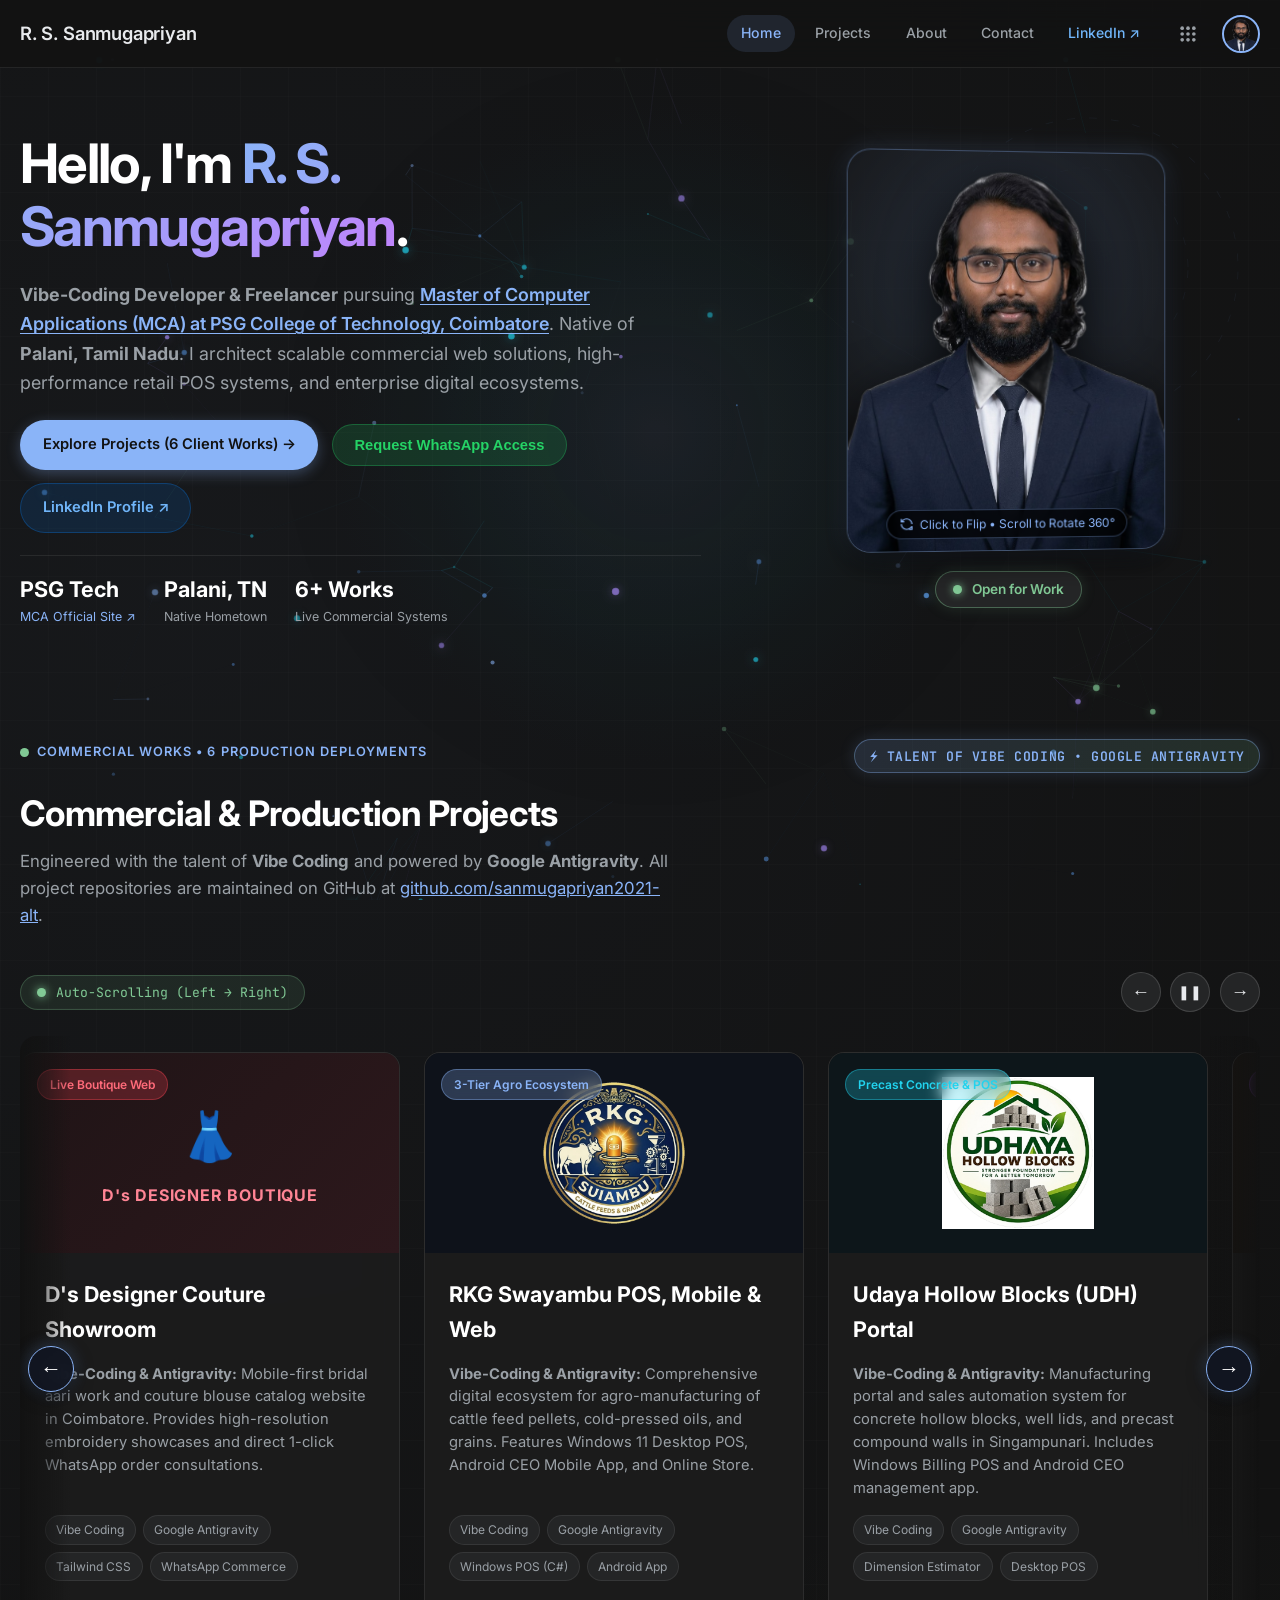
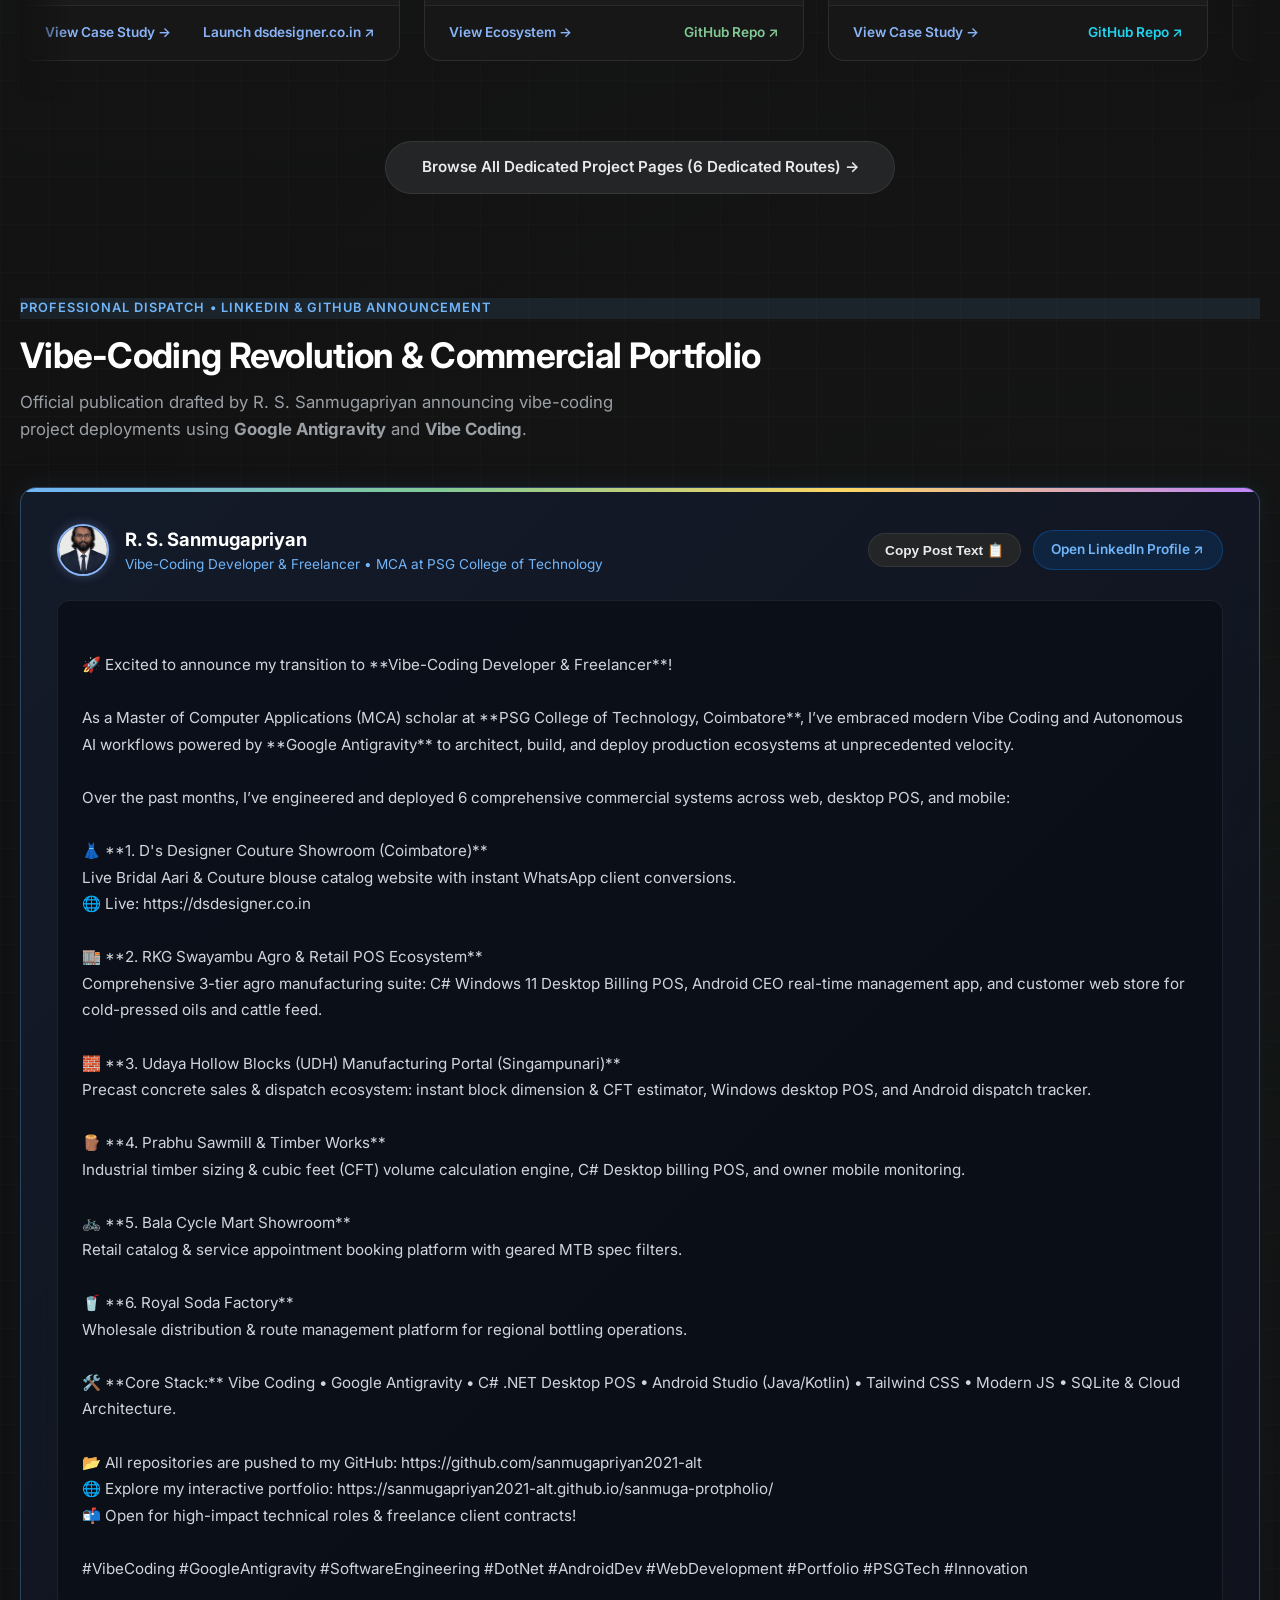
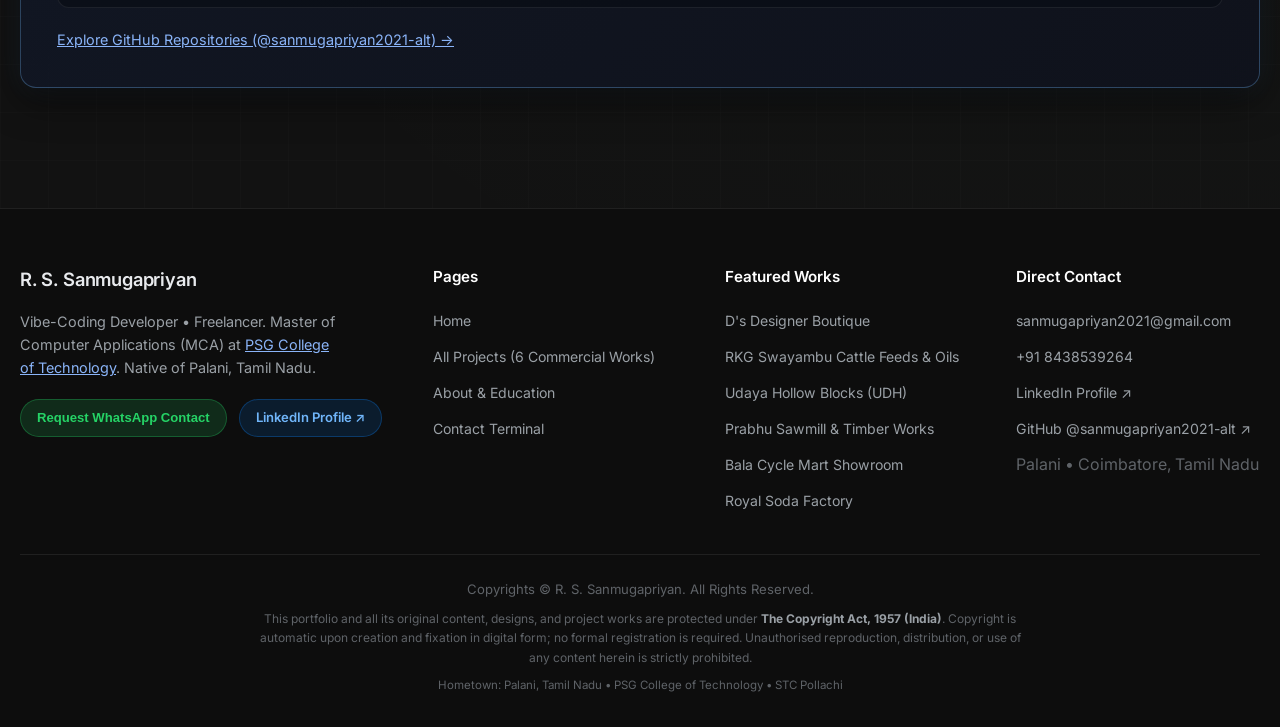
==== commit 34c64dd2: "Replace waffle menu emojis with official project logos, add sticky mobile bottom navigation for Abou" ====
--- a/index.html
+++ b/index.html
@@ -41,16 +41,78 @@
           </svg>
         </button>
 
-        <div class="g-waffle-menu" id="waffleMenu">
-          <a href="index.html" class="g-app-tile"><div class="tile-icon">⚡</div><span>Home</span></a>
-          <a href="projects.html" class="g-app-tile"><div class="tile-icon">📂</div><span>Projects</span></a>
-          <a href="project-dsdesigner.html" class="g-app-tile"><div class="tile-icon">👗</div><span>D's Designer</span></a>
-          <a href="project-rkg-swayambu.html" class="g-app-tile"><div class="tile-icon">🏬</div><span>RKG Swayambu</span></a>
-          <a href="project-udhaya-hollow-blocks.html" class="g-app-tile"><div class="tile-icon">🧱</div><span>Udhaya Blocks</span></a>
-          <a href="project-prabhu-samuel.html" class="g-app-tile"><div class="tile-icon">🪵</div><span>Prabhu Sawmill</span></a>
-          <a href="project-bala-cycle.html" class="g-app-tile"><div class="tile-icon">🚲</div><span>Bala Cycle</span></a>
-          <a href="project-royal-soda.html" class="g-app-tile"><div class="tile-icon">🥤</div><span>Royal Soda</span></a>
-          <a href="about.html" class="g-app-tile"><div class="tile-icon">🎓</div><span>About</span></a>
+                <div class="g-waffle-menu" id="waffleMenu">
+          <!-- 1. D's Designer -->
+          <a href="project-dsdesigner.html" class="g-app-tile" title="D's Designer Couture">
+            <div class="tile-icon" style="background: #1a0f12; border-color: rgba(255, 133, 149, 0.3);">
+              <img src="assets/ds_designer_logo.png" alt="D's Designer Logo">
+            </div>
+            <span>D's Designer</span>
+          </a>
+
+          <!-- 2. RKG Swayambu -->
+          <a href="project-rkg-swayambu.html" class="g-app-tile" title="RKG Swayambu POS & Mobile">
+            <div class="tile-icon" style="background: #0e121a; border-color: rgba(138, 180, 248, 0.3);">
+              <img src="assets/rkg_logo_circular.png" alt="RKG Swayambu Logo">
+            </div>
+            <span>RKG Feeds</span>
+          </a>
+
+          <!-- 3. Udhaya Hollow Blocks -->
+          <a href="project-udhaya-hollow-blocks.html" class="g-app-tile" title="Udhaya Hollow Blocks Portal">
+            <div class="tile-icon" style="background: #0d161a; border-color: rgba(34, 211, 238, 0.3);">
+              <img src="assets/udh_logo.png" alt="Udhaya Hollow Blocks Logo">
+            </div>
+            <span>Udhaya Blocks</span>
+          </a>
+
+          <!-- 4. Prabhu Sawmill -->
+          <a href="project-prabhu-samuel.html" class="g-app-tile" title="Prabhu Sawmill & Timber">
+            <div class="tile-icon" style="background: #181410; border-color: rgba(192, 132, 252, 0.3);">
+              <img src="assets/prabhu_logo.png" alt="Prabhu Sawmill Logo">
+            </div>
+            <span>Prabhu Sawmill</span>
+          </a>
+
+          <!-- 5. Bala Cycle Mart -->
+          <a href="project-bala-cycle.html" class="g-app-tile" title="Bala Cycle Mart Showroom">
+            <div class="tile-icon" style="background: #101813; border-color: rgba(129, 201, 149, 0.3);">
+              <img src="assets/bala_cycle_logo.jpeg" alt="Bala Cycle Mart Logo">
+            </div>
+            <span>Bala Cycle</span>
+          </a>
+
+          <!-- 6. Royal Soda Factory -->
+          <a href="project-royal-soda.html" class="g-app-tile" title="Royal Soda Factory Wholesale">
+            <div class="tile-icon" style="background: #1f180d; border-color: rgba(253, 214, 99, 0.3);">
+              <img src="assets/royal_soda_logo.png" alt="Royal Soda Logo">
+            </div>
+            <span>Royal Soda</span>
+          </a>
+
+          <!-- 7. All Projects Catalog -->
+          <a href="projects.html" class="g-app-tile" title="Browse All Projects">
+            <div class="tile-icon" style="background: rgba(138, 180, 248, 0.12); border-color: rgba(138, 180, 248, 0.35);">
+              <svg width="22" height="22" viewBox="0 0 24 24" fill="#8ab4f8"><path d="M4 6H2v14c0 1.1.9 2 2 2h14v-2H4V6zm16-4H8c-1.1 0-2 .9-2 2v12c0 1.1.9 2 2 2h12c1.1 0 2-.9 2-2V4c0-1.1-.9-2-2-2zm0 14H8V4h12v12z"/></svg>
+            </div>
+            <span style="color: var(--g-blue); font-weight: 600;">All Projects</span>
+          </a>
+
+          <!-- 8. About & Qualifications -->
+          <a href="about.html" class="g-app-tile" title="About & Education">
+            <div class="tile-icon" style="background: rgba(129, 201, 149, 0.12); border-color: rgba(129, 201, 149, 0.35);">
+              <svg width="22" height="22" viewBox="0 0 24 24" fill="#81c995"><path d="M12 2C6.48 2 2 6.48 2 12s4.48 10 10 10 10-4.48 10-10S17.52 2 12 2zm0 3c1.66 0 3 1.34 3 3s-1.34 3-3 3-3-1.34-3-3 1.34-3 3-3zm0 14.2c-2.5 0-4.71-1.28-6-3.22.03-1.99 4-3.08 6-3.08 1.99 0 5.97 1.09 6 3.08-1.29 1.94-3.5 3.22-6 3.22z"/></svg>
+            </div>
+            <span style="color: var(--g-green); font-weight: 600;">About</span>
+          </a>
+
+          <!-- 9. Contact Terminal -->
+          <a href="contact.html" class="g-app-tile" title="Direct Contact">
+            <div class="tile-icon" style="background: rgba(253, 214, 99, 0.12); border-color: rgba(253, 214, 99, 0.35);">
+              <svg width="22" height="22" viewBox="0 0 24 24" fill="#fdd663"><path d="M20 4H4c-1.1 0-1.99.9-1.99 2L2 18c0 1.1.9 2 2 2h16c1.1 0 2-.9 2-2V6c0-1.1-.9-2-2-2zm0 4l-8 5-8-5V6l8 5 8-5v2z"/></svg>
+            </div>
+            <span style="color: var(--g-yellow); font-weight: 600;">Contact</span>
+          </a>
         </div>
       </div>
 
@@ -566,5 +628,25 @@
 </div>
 
 <script src="js/main.js"></script>
+
+<!-- MOBILE BOTTOM NAVIGATION DOCK (VISIBLE ON MOBILE VIEW) -->
+<nav class="g-mobile-bottom-nav" aria-label="Mobile Navigation">
+  <a href="index.html" class="g-mobile-tab active">
+    <svg viewBox="0 0 24 24"><path d="M10 20v-6h4v6h5v-8h3L12 3 2 12h3v8z"/></svg>
+    <span>Home</span>
+  </a>
+  <a href="projects.html" class="g-mobile-tab ">
+    <svg viewBox="0 0 24 24"><path d="M4 6H2v14c0 1.1.9 2 2 2h14v-2H4V6zm16-4H8c-1.1 0-2 .9-2 2v12c0 1.1.9 2 2 2h12c1.1 0 2-.9 2-2V4c0-1.1-.9-2-2-2zm0 14H8V4h12v12z"/></svg>
+    <span>Projects</span>
+  </a>
+  <a href="about.html" class="g-mobile-tab ">
+    <svg viewBox="0 0 24 24"><path d="M12 2C6.48 2 2 6.48 2 12s4.48 10 10 10 10-4.48 10-10S17.52 2 12 2zm0 3c1.66 0 3 1.34 3 3s-1.34 3-3 3-3-1.34-3-3 1.34-3 3-3zm0 14.2c-2.5 0-4.71-1.28-6-3.22.03-1.99 4-3.08 6-3.08 1.99 0 5.97 1.09 6 3.08-1.29 1.94-3.5 3.22-6 3.22z"/></svg>
+    <span>About</span>
+  </a>
+  <a href="contact.html" class="g-mobile-tab ">
+    <svg viewBox="0 0 24 24"><path d="M20 4H4c-1.1 0-1.99.9-1.99 2L2 18c0 1.1.9 2 2 2h16c1.1 0 2-.9 2-2V6c0-1.1-.9-2-2-2zm0 4l-8 5-8-5V6l8 5 8-5v2z"/></svg>
+    <span>Contact</span>
+  </a>
+</nav>
 </body>
 </html>
--- a/css/style.css
+++ b/css/style.css
@@ -1198,3 +1198,114 @@
     font-size: 1.15rem;
   }
 }
+
+/* ========================================================
+   OFFICIAL LOGOS FOR 9-DOTS WAFFLE MENU & MOBILE DOCK
+   ======================================================== */
+.g-app-tile .tile-icon {
+  width: 44px;
+  height: 44px;
+  border-radius: 12px;
+  display: flex;
+  align-items: center;
+  justify-content: center;
+  background: rgba(255, 255, 255, 0.05);
+  border: 1px solid rgba(255, 255, 255, 0.12);
+  overflow: hidden;
+  padding: 3px;
+  box-shadow: 0 2px 8px rgba(0, 0, 0, 0.35);
+  transition: all 0.2s cubic-bezier(0.2, 0.8, 0.2, 1);
+}
+
+.g-app-tile .tile-icon img {
+  width: 100%;
+  height: 100%;
+  object-fit: contain;
+  border-radius: 8px;
+}
+
+.g-app-tile:hover .tile-icon {
+  border-color: var(--g-blue);
+  transform: scale(1.1);
+  box-shadow: 0 4px 14px rgba(138, 180, 248, 0.3);
+}
+
+/* MOBILE BOTTOM NAVIGATION DOCK (VISIBLE ONLY ON MOBILE) */
+.g-mobile-bottom-nav {
+  display: none;
+}
+
+@media (max-width: 768px) {
+  /* HIDE BACKGROUND DOTS ANIMATION COMPLETELY ON MOBILE VIEW */
+  .g-antigravity-bg {
+    display: none !important;
+    visibility: hidden !important;
+    opacity: 0 !important;
+  }
+
+  body {
+    padding-bottom: 75px !important;
+  }
+
+  .g-mobile-bottom-nav {
+    display: flex;
+    position: fixed;
+    bottom: 0;
+    left: 0;
+    right: 0;
+    height: 64px;
+    background: rgba(18, 20, 26, 0.96);
+    backdrop-filter: blur(20px);
+    -webkit-backdrop-filter: blur(20px);
+    border-top: 1px solid rgba(255, 255, 255, 0.12);
+    z-index: 1000;
+    align-items: center;
+    justify-content: space-around;
+    padding: 0 0.5rem;
+    box-shadow: 0 -4px 20px rgba(0, 0, 0, 0.7);
+  }
+
+  .g-mobile-tab {
+    display: flex;
+    flex-direction: column;
+    align-items: center;
+    justify-content: center;
+    gap: 0.25rem;
+    color: var(--g-text-secondary);
+    text-decoration: none;
+    font-size: 0.74rem;
+    font-weight: 500;
+    padding: 0.4rem 0.75rem;
+    border-radius: var(--radius-sm);
+    transition: all 0.2s ease;
+    flex: 1;
+    max-width: 82px;
+  }
+
+  .g-mobile-tab svg {
+    width: 20px;
+    height: 20px;
+    fill: currentColor;
+    transition: transform 0.2s ease;
+  }
+
+  .g-mobile-tab.active {
+    color: var(--g-blue);
+    font-weight: 700;
+  }
+
+  .g-mobile-tab.active svg {
+    fill: var(--g-blue);
+    transform: translateY(-2px);
+  }
+
+  /* Waffle menu width and positioning on mobile */
+  .g-waffle-menu {
+    width: 320px;
+    max-width: 92vw;
+    right: 0;
+    top: 52px;
+    padding: 1rem;
+    gap: 0.6rem;
+  }
+}
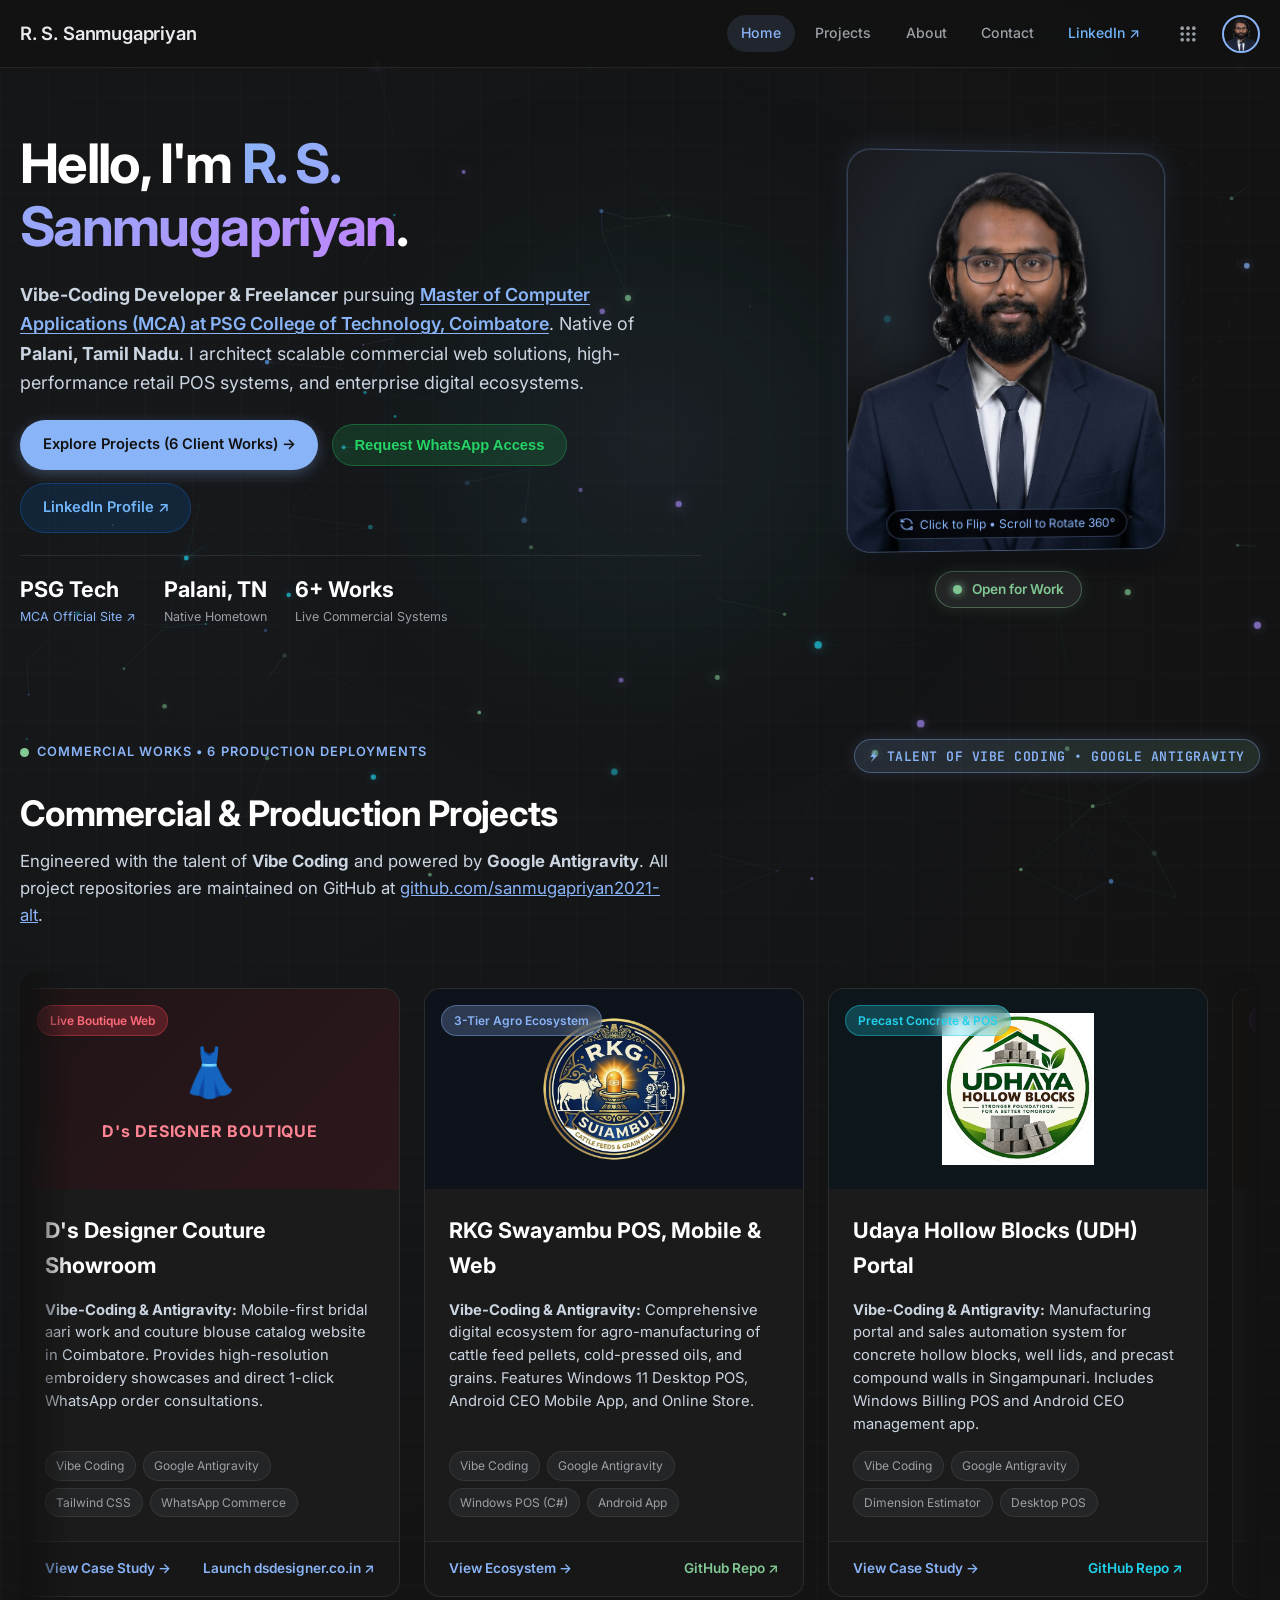
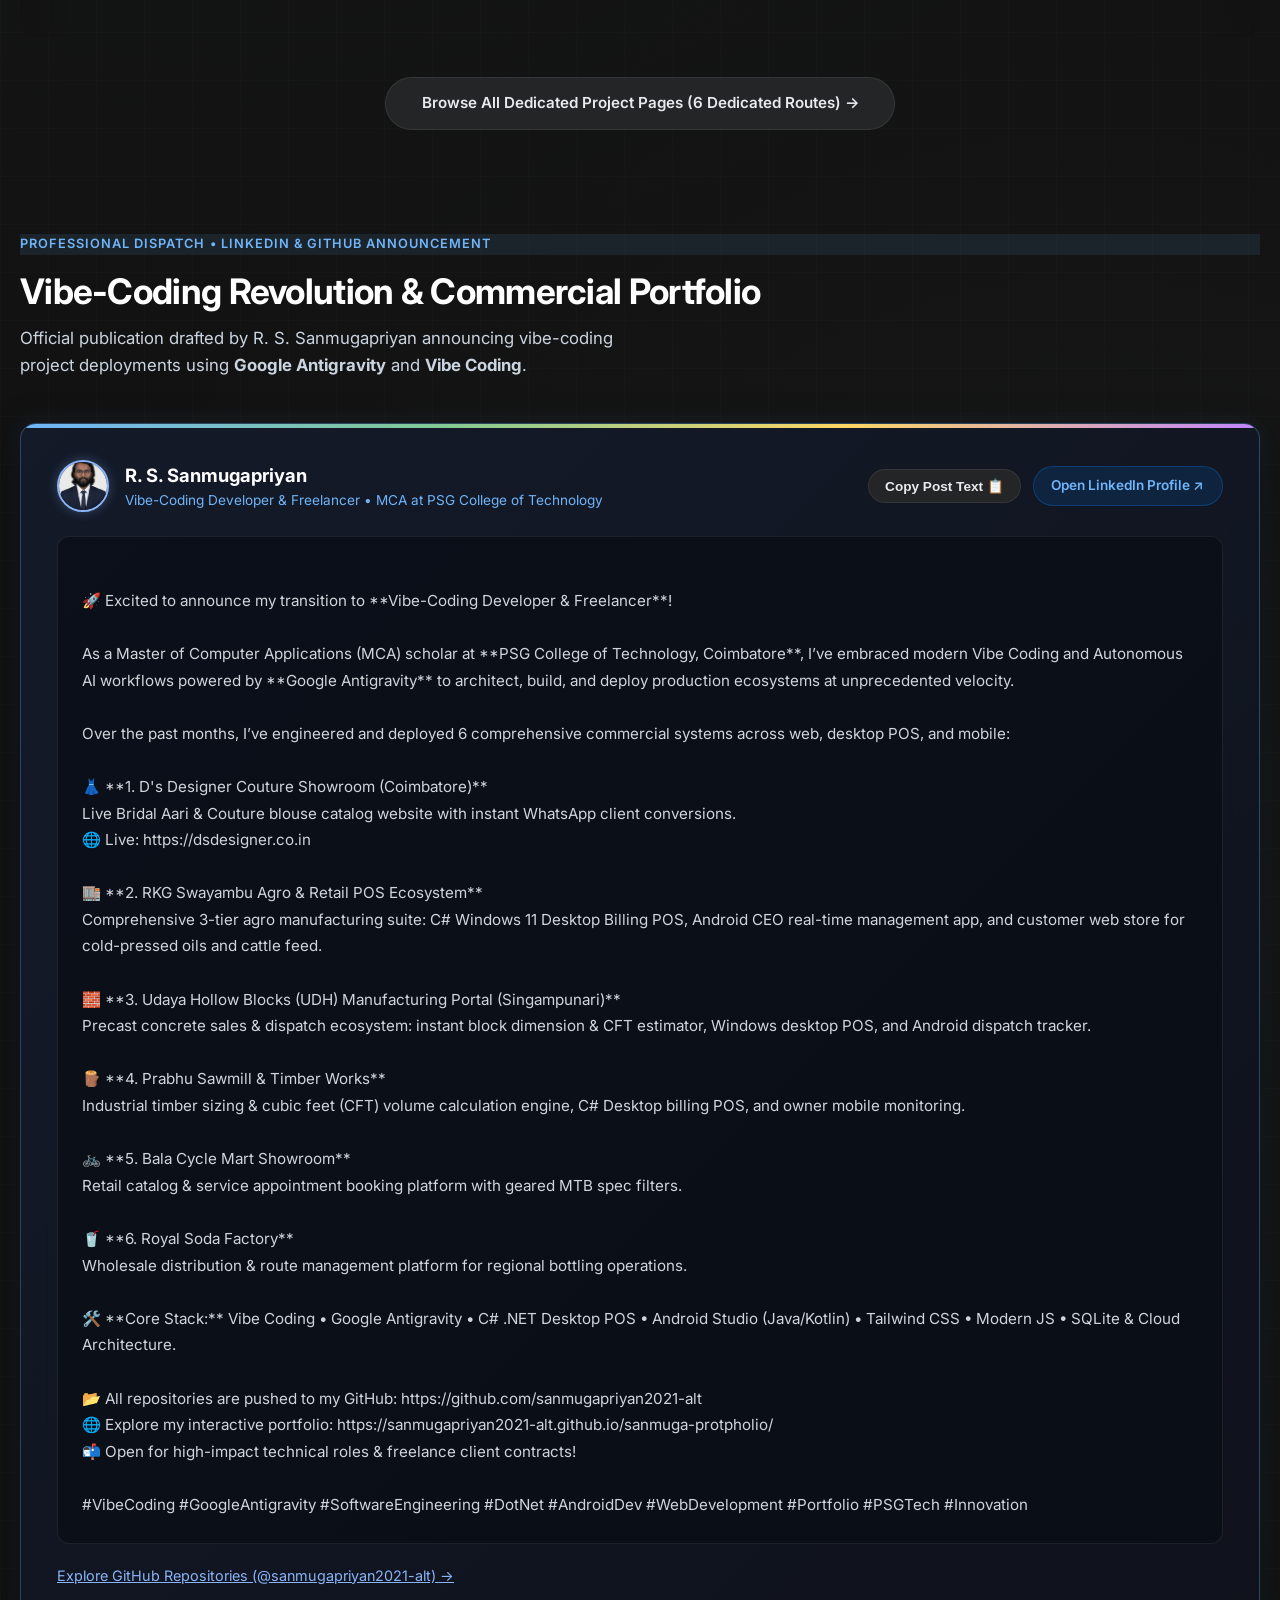
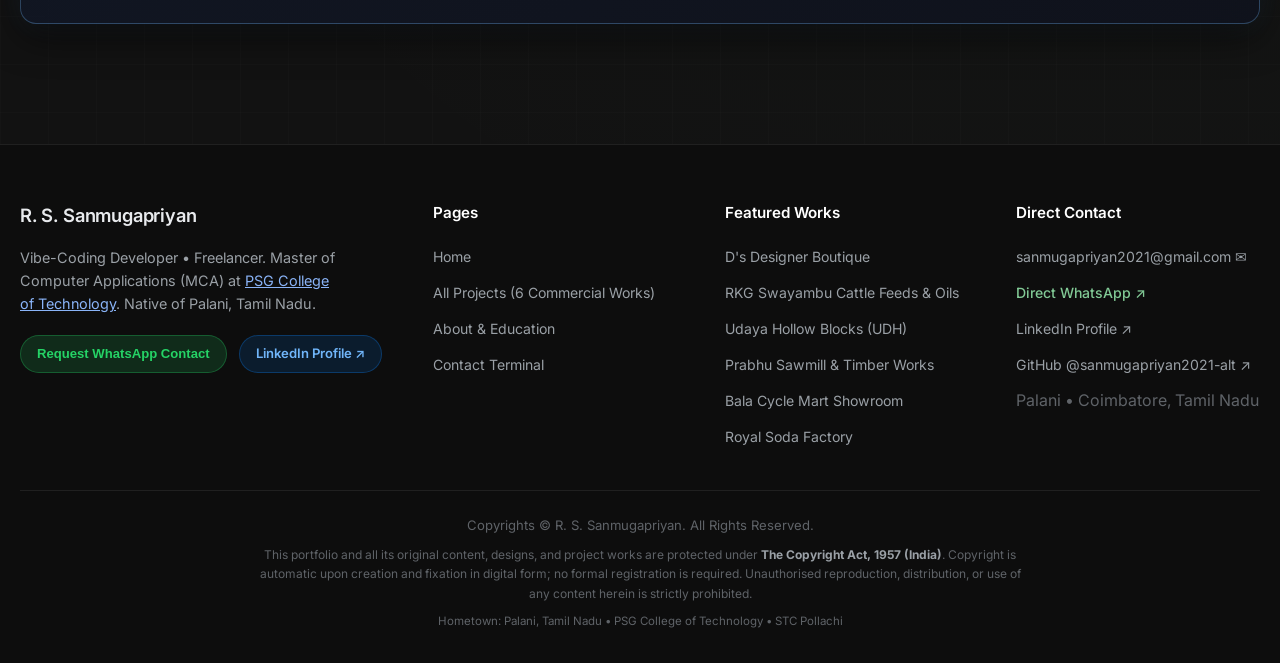
==== commit e8ccb4ea: "Hide and blur phone numbers for privacy, add 1-click direct WhatsApp & Gmail templates without modal" ====
--- a/index.html
+++ b/index.html
@@ -139,7 +139,7 @@
         <a href="projects.html" class="g-btn g-btn-primary">
           Explore Projects (6 Client Works) &rarr;
         </a>
-        <button class="g-btn g-btn-whatsapp trigger-wa-access">
+        <button class="g-btn g-btn-whatsapp trigger-wa-access" href="https://wa.me/918438539264?text=Hello%20R.%20S.%20Sanmugapriyan%2C%20I%20visited%20your%20portfolio%20and%20would%20like%20to%20connect%20on%20WhatsApp." target="_blank" rel="noopener noreferrer">
           Request WhatsApp Access
         </button>
         <a href="https://www.linkedin.com/in/sanmugapriyan-sowndrapandian-443132261/" target="_blank" rel="noopener noreferrer" class="g-btn g-btn-linkedin">
@@ -191,7 +191,7 @@
               <strong>Bachelor of Computer Applications (BCA)</strong><br>
               <a href="https://stc.ac.in/" target="_blank" rel="noopener noreferrer" style="color: var(--g-green); text-decoration: underline;">Sree Saraswathi Thyagaraja College (STC)</a><br><br>
               <strong>Hometown:</strong> Palani, Tamil Nadu<br>
-              <strong>Mobile:</strong> +91 8438539264
+              <strong>WhatsApp:</strong> <a href="https://wa.me/918438539264?text=Hello%20R.%20S.%20Sanmugapriyan%2C%20I%20am%20connecting%20from%20your%20portfolio." target="_blank" rel="noopener noreferrer" style="color: var(--g-green); font-weight: 600; text-decoration: underline;">Direct WhatsApp ↗</a>
             </div>
           </div>
 
@@ -229,24 +229,11 @@
     </p>
   </div>
 
-  <!-- AUTO-SCROLL CONTROL BAR -->
-  <div class="g-scroll-header-bar">
-    <div class="g-scroll-status-badge">
-      <span class="g-scroll-pulse"></span>
-      <span id="scrollStatusText">Auto-Scrolling (Left &rarr; Right)</span>
-    </div>
-    <div class="g-scroll-controls">
-      <button class="g-scroll-nav-btn" id="scrollPrevBtn" title="Scroll Left" aria-label="Scroll Left">&larr;</button>
-      <button class="g-scroll-nav-btn" id="scrollToggleBtn" title="Pause / Resume Auto-Scroll" aria-label="Toggle Auto-Scroll" style="font-size: 0.9rem;">&#10074;&#10074;</button>
-      <button class="g-scroll-nav-btn" id="scrollNextBtn" title="Scroll Right" aria-label="Scroll Right">&rarr;</button>
-    </div>
-  </div>
+
 
   <!-- HORIZONTAL LEFT-TO-RIGHT AUTO-SCROLLING TRACK -->
   <div class="g-projects-scroll-wrapper" style="position: relative;">
-    <!-- Large visible edge navigation buttons -->
-    <button class="g-scroll-edge-btn prev" id="edgePrevBtn" title="Scroll Left" aria-label="Scroll Left">&larr;</button>
-    <button class="g-scroll-edge-btn next" id="edgeNextBtn" title="Scroll Right" aria-label="Scroll Right">&rarr;</button>
+
     
     <div class="g-projects-scroll-track" id="projectsScrollTrack">
       
@@ -528,7 +515,7 @@
         Vibe-Coding Developer &bull; Freelancer. Master of Computer Applications (MCA) at <a href="https://www.psgtech.edu/" target="_blank" rel="noopener noreferrer" style="color: var(--g-blue); text-decoration: underline;">PSG College of Technology</a>. Native of Palani, Tamil Nadu.
       </p>
       <div style="margin-top: 1.25rem; display: flex; gap: 0.75rem; flex-wrap: wrap;">
-        <button class="g-btn g-btn-whatsapp trigger-wa-access" style="padding: 0.45rem 1rem; font-size: 0.82rem;">
+        <button class="g-btn g-btn-whatsapp trigger-wa-access" href="https://wa.me/918438539264?text=Hello%20R.%20S.%20Sanmugapriyan%2C%20I%20visited%20your%20portfolio%20and%20would%20like%20to%20connect%20on%20WhatsApp." target="_blank" rel="noopener noreferrer" style="padding: 0.45rem 1rem; font-size: 0.82rem;">
           Request WhatsApp Contact
         </button>
         <a href="https://www.linkedin.com/in/sanmugapriyan-sowndrapandian-443132261/" target="_blank" rel="noopener noreferrer" class="g-btn g-btn-linkedin" style="padding: 0.45rem 1rem; font-size: 0.82rem;">
@@ -562,8 +549,8 @@
     <div class="g-footer-col">
       <h4>Direct Contact</h4>
       <ul class="g-footer-links">
-        <li><a href="mailto:sanmugapriyan2021@gmail.com">sanmugapriyan2021@gmail.com</a></li>
-        <li><a href="tel:+918438539264">+91 8438539264</a></li>
+        <li><a href="mailto:sanmugapriyan2021@gmail.com?subject=Project%20Inquiry%20-%20R.%20S.%20Sanmugapriyan&body=Hello%20Sanmugapriyan%2C%0A%0AI%20explored%20your%20portfolio%20and%20would%20like%20to%20connect%20regarding%20a%20project%20inquiry.%0A%0ABest%20regards%2C">sanmugapriyan2021@gmail.com ✉</a></li>
+        <li><a href="https://wa.me/918438539264?text=Hello%20R.%20S.%20Sanmugapriyan%2C%20I%20visited%20your%20portfolio%20and%20would%20like%20to%20connect%20with%20you%20on%20WhatsApp." target="_blank" rel="noopener noreferrer" style="color: var(--g-green); font-weight: 500;">Direct WhatsApp ↗</a></li>
         <li><a href="https://www.linkedin.com/in/sanmugapriyan-sowndrapandian-443132261/" target="_blank" rel="noopener noreferrer">LinkedIn Profile ↗</a></li>
         <li><a href="https://github.com/sanmugapriyan2021-alt" target="_blank" rel="noopener noreferrer">GitHub @sanmugapriyan2021-alt ↗</a></li>
         <li><span style="color: var(--g-text-tertiary);">Palani &bull; Coimbatore, Tamil Nadu</span></li>
@@ -583,49 +570,7 @@
   </div>
 </footer>
 
-<!-- GATED WHATSAPP ACCESS MODAL -->
-<div class="g-modal-overlay" id="waModal">
-  <div class="g-modal-box">
-    <button class="g-modal-close" id="closeWaModal">&times;</button>
-    <div id="waFormState">
-      <div style="display: flex; align-items: center; gap: 0.75rem; margin-bottom: 1rem;">
-        <span style="font-size: 2rem;">🔒</span>
-        <div>
-          <h3 style="color: #fff; font-size: 1.25rem;">Request WhatsApp Access</h3>
-          <p style="color: var(--g-text-secondary); font-size: 0.85rem;">To connect directly with R. S. Sanmugapriyan, please submit your contact details:</p>
-        </div>
-      </div>
-      <form id="waAccessForm" style="display: flex; flex-direction: column; gap: 1rem; margin-top: 1rem;">
-        <div>
-          <label style="display: block; font-size: 0.8rem; color: var(--g-text-secondary); margin-bottom: 0.35rem;">YOUR NAME</label>
-          <input type="text" id="waReqName" required placeholder="e.g. Anand Kumar" style="width: 100%; background: var(--g-surface-elevated); border: 1px solid var(--g-border); border-radius: var(--radius-sm); padding: 0.65rem 0.9rem; color: #fff; outline: none;">
-        </div>
-        <div>
-          <label style="display: block; font-size: 0.8rem; color: var(--g-text-secondary); margin-bottom: 0.35rem;">COMPANY / ORGANIZATION</label>
-          <input type="text" id="waReqOrg" required placeholder="e.g. Client / Recruiter" style="width: 100%; background: var(--g-surface-elevated); border: 1px solid var(--g-border); border-radius: var(--radius-sm); padding: 0.65rem 0.9rem; color: #fff; outline: none;">
-        </div>
-        <div>
-          <label style="display: block; font-size: 0.8rem; color: var(--g-text-secondary); margin-bottom: 0.35rem;">PROJECT PURPOSE</label>
-          <textarea id="waReqPurpose" rows="3" required placeholder="Briefly describe what you'd like to discuss..." style="width: 100%; background: var(--g-surface-elevated); border: 1px solid var(--g-border); border-radius: var(--radius-sm); padding: 0.65rem 0.9rem; color: #fff; outline: none;"></textarea>
-        </div>
-        <button type="submit" class="g-btn g-btn-whatsapp" style="justify-content: center; padding: 0.8rem;">
-          Submit &amp; Open WhatsApp (+91 8438539264)
-        </button>
-      </form>
-    </div>
-
-    <div id="waSuccessState" style="display: none; text-align: center; padding: 1rem 0;">
-      <div style="font-size: 3rem; margin-bottom: 0.75rem;">✅</div>
-      <h3 style="color: #fff; font-size: 1.35rem; margin-bottom: 0.5rem;">Access Approved</h3>
-      <p style="color: var(--g-text-secondary); font-size: 0.92rem; margin-bottom: 1.5rem;">
-        You can now chat directly with <strong>R. S. Sanmugapriyan</strong> (+91 8438539264).
-      </p>
-      <a href="#" id="waDirectLink" target="_blank" rel="noopener noreferrer" class="g-btn g-btn-whatsapp" style="padding: 0.85rem 1.75rem; font-size: 0.95rem;">
-        Open Direct WhatsApp Chat ↗
-      </a>
-    </div>
-  </div>
-</div>
+
 
 <script src="js/main.js"></script>
 
--- a/css/style.css
+++ b/css/style.css
@@ -1309,3 +1309,113 @@
     gap: 0.6rem;
   }
 }
+
+/* ========================================================
+   ENHANCED HIGH-CONTRAST & PRIVACY STYLES
+   ======================================================== */
+.g-blurred-number {
+  filter: blur(4px);
+  user-select: none;
+  display: inline-block;
+  background: rgba(255, 255, 255, 0.08);
+  padding: 0.1rem 0.4rem;
+  border-radius: 4px;
+  color: #94a3b8;
+  letter-spacing: 0.1em;
+  transition: filter 0.3s ease;
+}
+
+.g-blurred-number:hover {
+  filter: blur(2px);
+}
+
+/* SOLID OPAQUE WAFFLE MENU & SCRIM */
+.g-waffle-backdrop {
+  position: fixed;
+  top: 0;
+  left: 0;
+  width: 100vw;
+  height: 100vh;
+  background: rgba(0, 0, 0, 0.65);
+  backdrop-filter: blur(4px);
+  -webkit-backdrop-filter: blur(4px);
+  z-index: 2100;
+  display: none;
+}
+
+.g-waffle-backdrop.show {
+  display: block;
+}
+
+.g-waffle-menu {
+  position: absolute;
+  top: 54px;
+  right: 0;
+  width: 325px;
+  max-width: calc(100vw - 20px);
+  background: #121622 !important; /* 100% SOLID OPAQUE DARK CYBER */
+  border: 1.5px solid rgba(138, 180, 248, 0.45);
+  border-radius: var(--radius-md);
+  padding: 1.15rem;
+  box-shadow: 0 18px 50px rgba(0, 0, 0, 0.95), 0 0 25px rgba(138, 180, 248, 0.25);
+  display: none;
+  grid-template-columns: repeat(3, 1fr);
+  gap: 0.75rem;
+  z-index: 2200 !important;
+}
+
+.g-waffle-menu.show {
+  display: grid;
+}
+
+.g-app-tile {
+  background: rgba(255, 255, 255, 0.03);
+  border: 1px solid rgba(255, 255, 255, 0.08);
+  border-radius: var(--radius-sm);
+  padding: 0.75rem 0.35rem;
+  display: flex;
+  flex-direction: column;
+  align-items: center;
+  gap: 0.45rem;
+  color: #f1f5f9;
+  text-decoration: none;
+  font-size: 0.76rem;
+  font-weight: 500;
+  transition: all 0.2s ease;
+}
+
+.g-app-tile:hover {
+  background: rgba(138, 180, 248, 0.12);
+  border-color: var(--g-blue);
+  transform: translateY(-2px);
+  color: #fff;
+}
+
+.g-app-tile .tile-icon {
+  width: 44px;
+  height: 44px;
+  border-radius: 10px;
+  display: flex;
+  align-items: center;
+  justify-content: center;
+  background: #0a0d14;
+  border: 1px solid rgba(255, 255, 255, 0.12);
+  overflow: hidden;
+  padding: 2px;
+}
+
+.g-app-tile .tile-icon img {
+  width: 100%;
+  height: 100%;
+  object-fit: contain;
+  border-radius: 8px;
+}
+
+/* HIGH CONTRAST TEXT REFINEMENTS */
+.g-hero-desc, .g-section-subtitle, .g-card-desc {
+  color: #cbd5e1 !important; /* brighter, high-contrast readable slate */
+}
+
+h1, h2, h3, h4, .g-hero-title, .g-section-title, .g-card-title {
+  color: #ffffff !important;
+}
